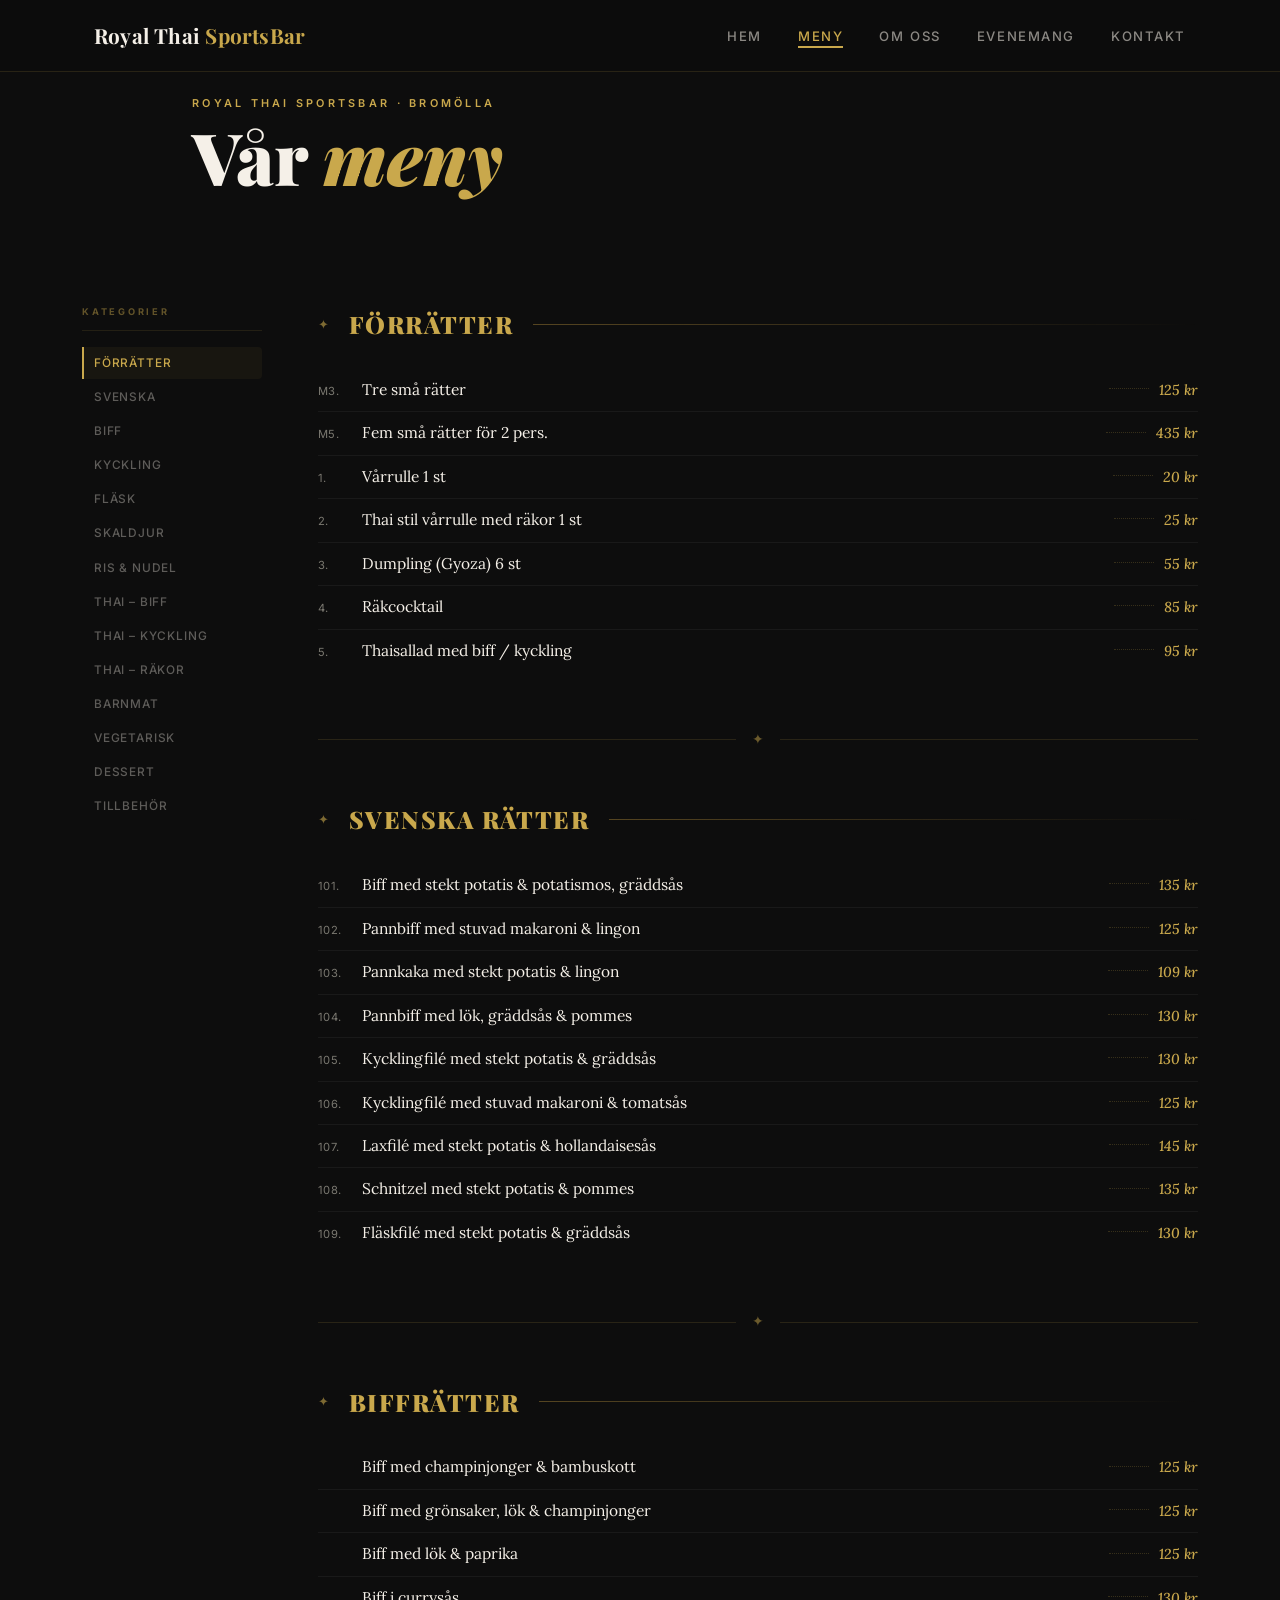
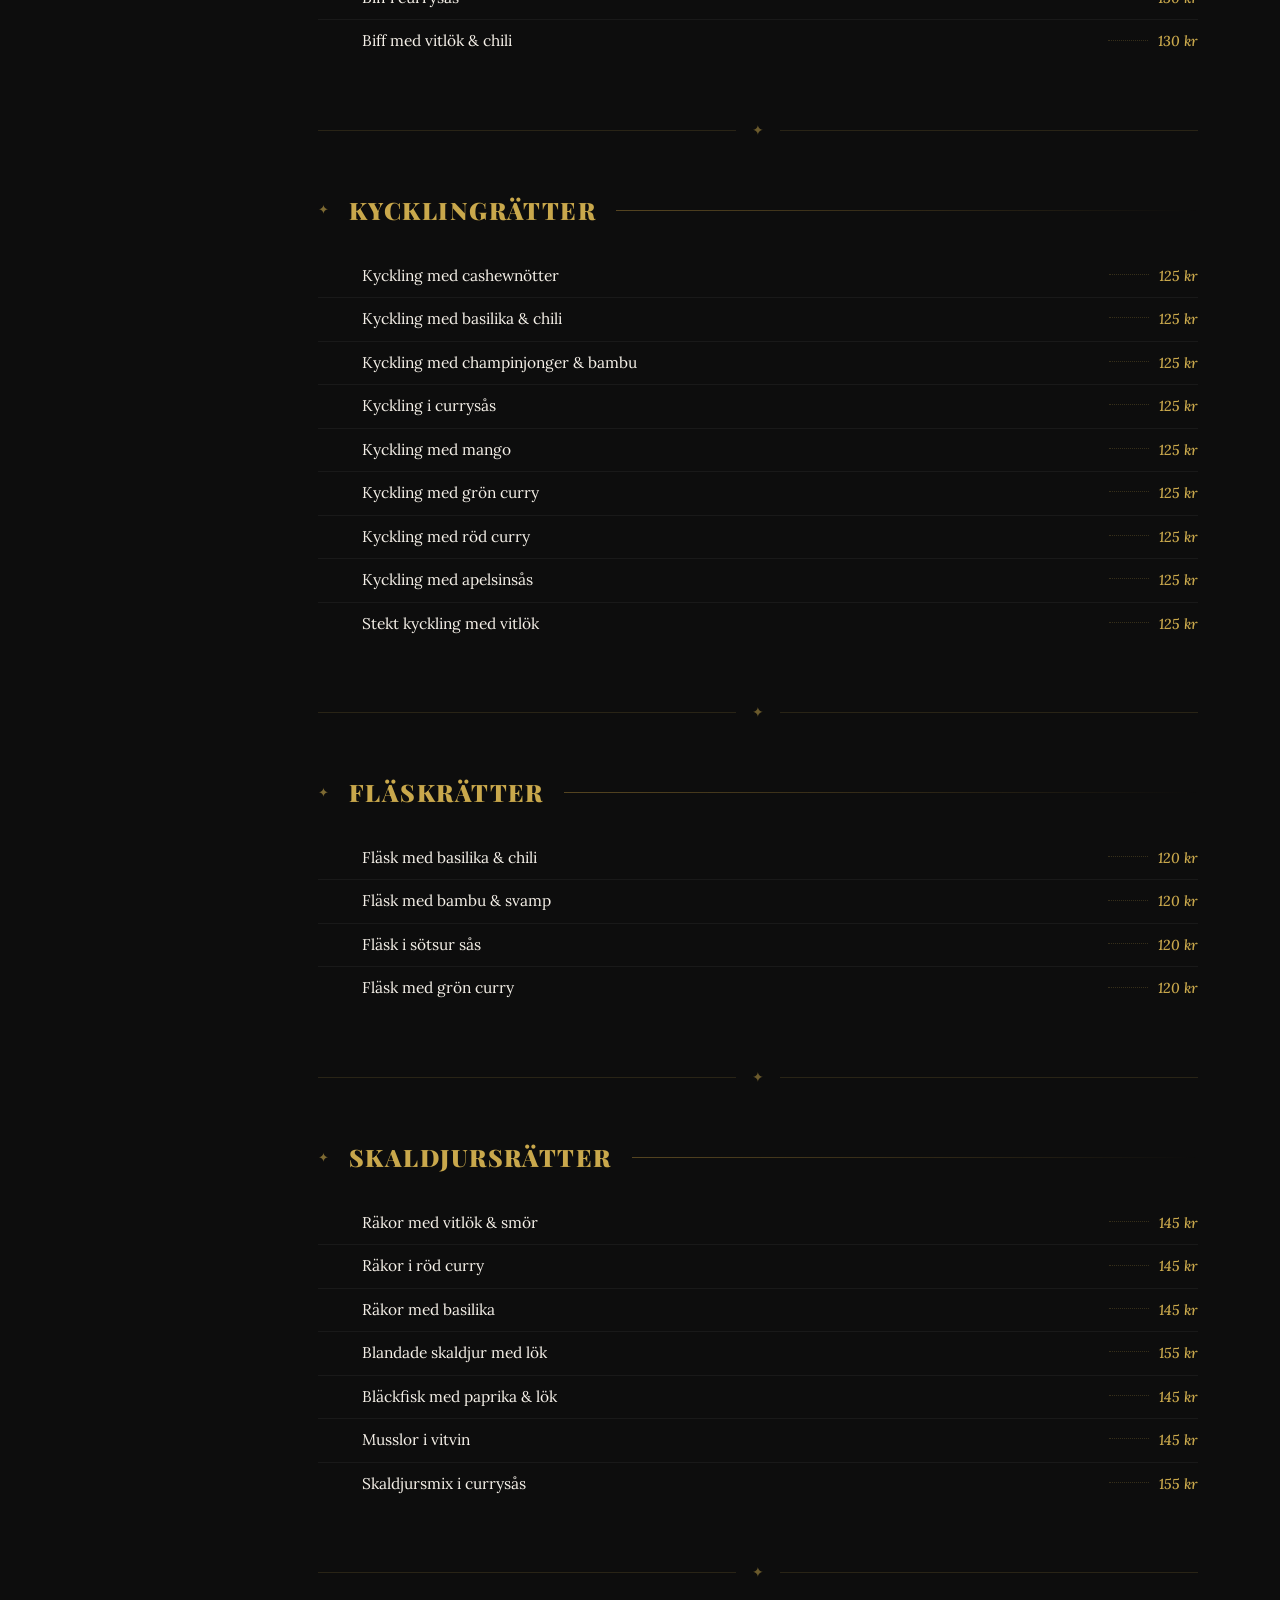
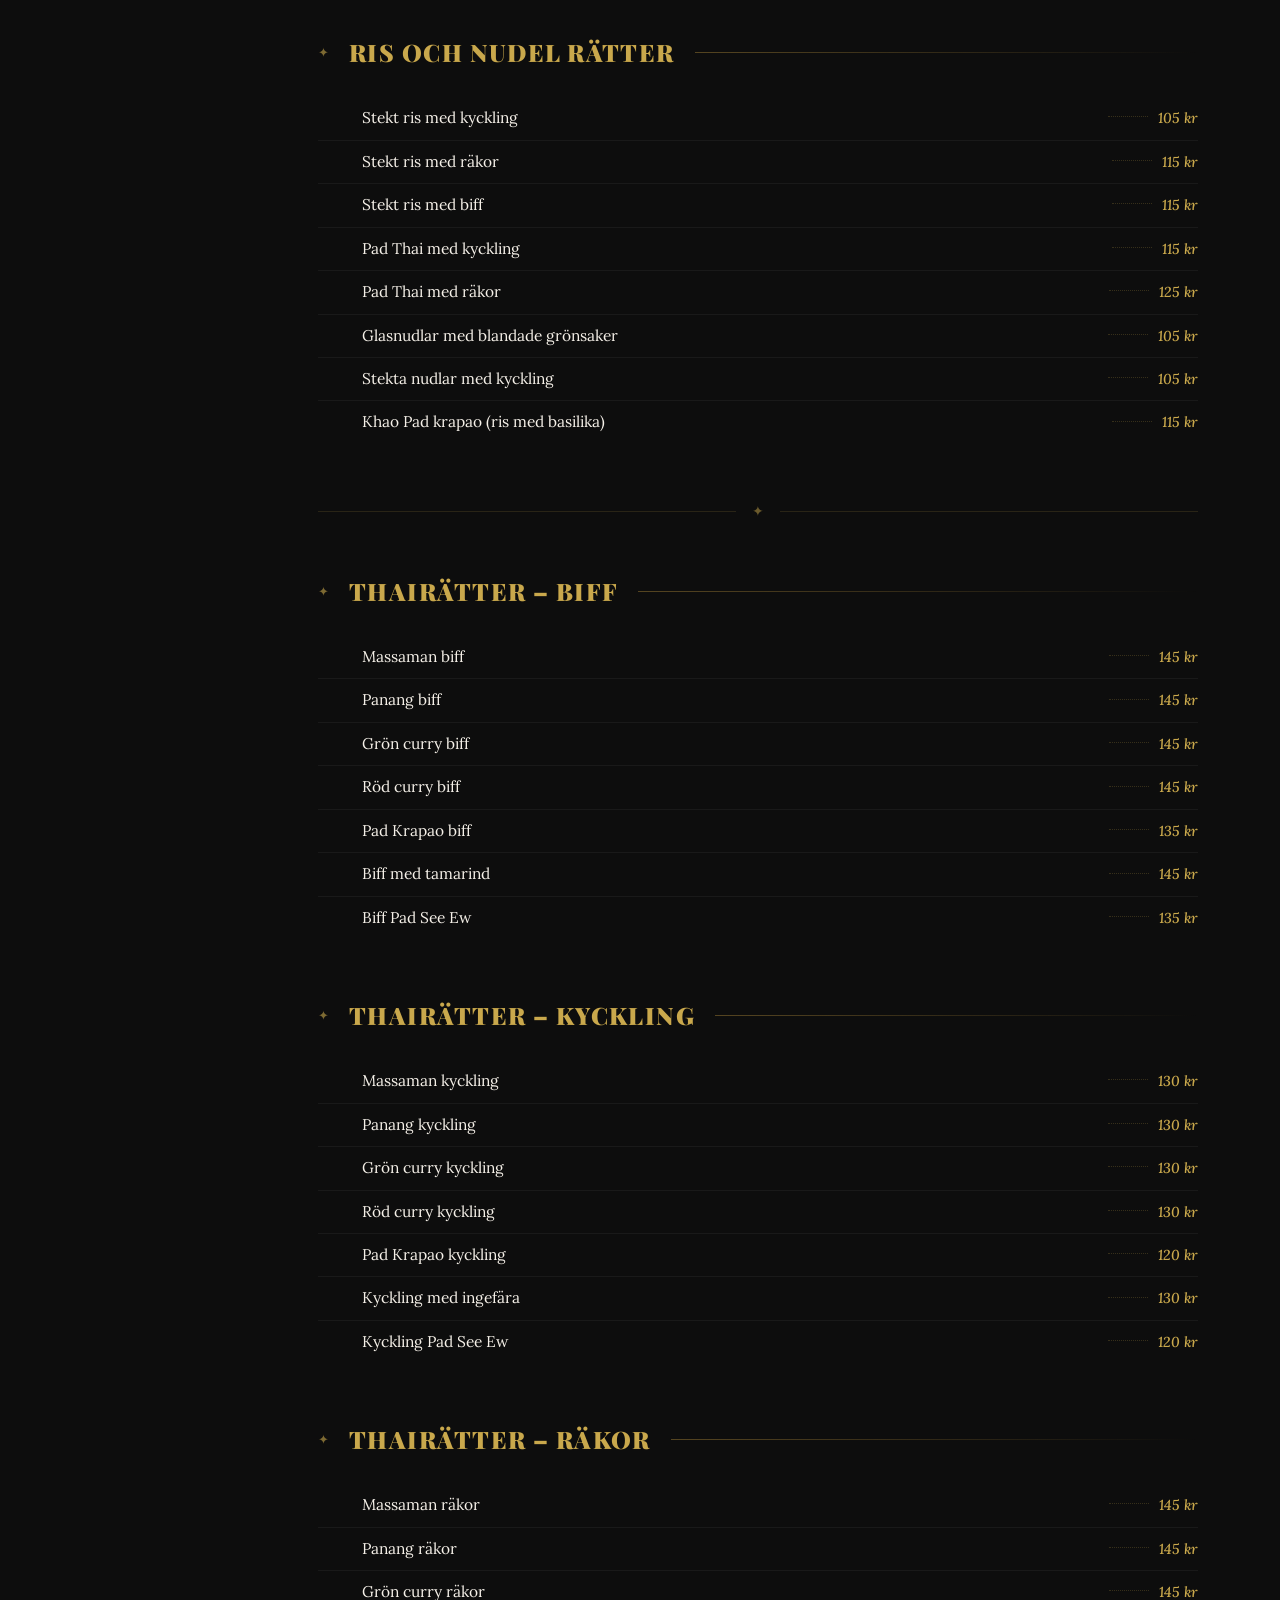
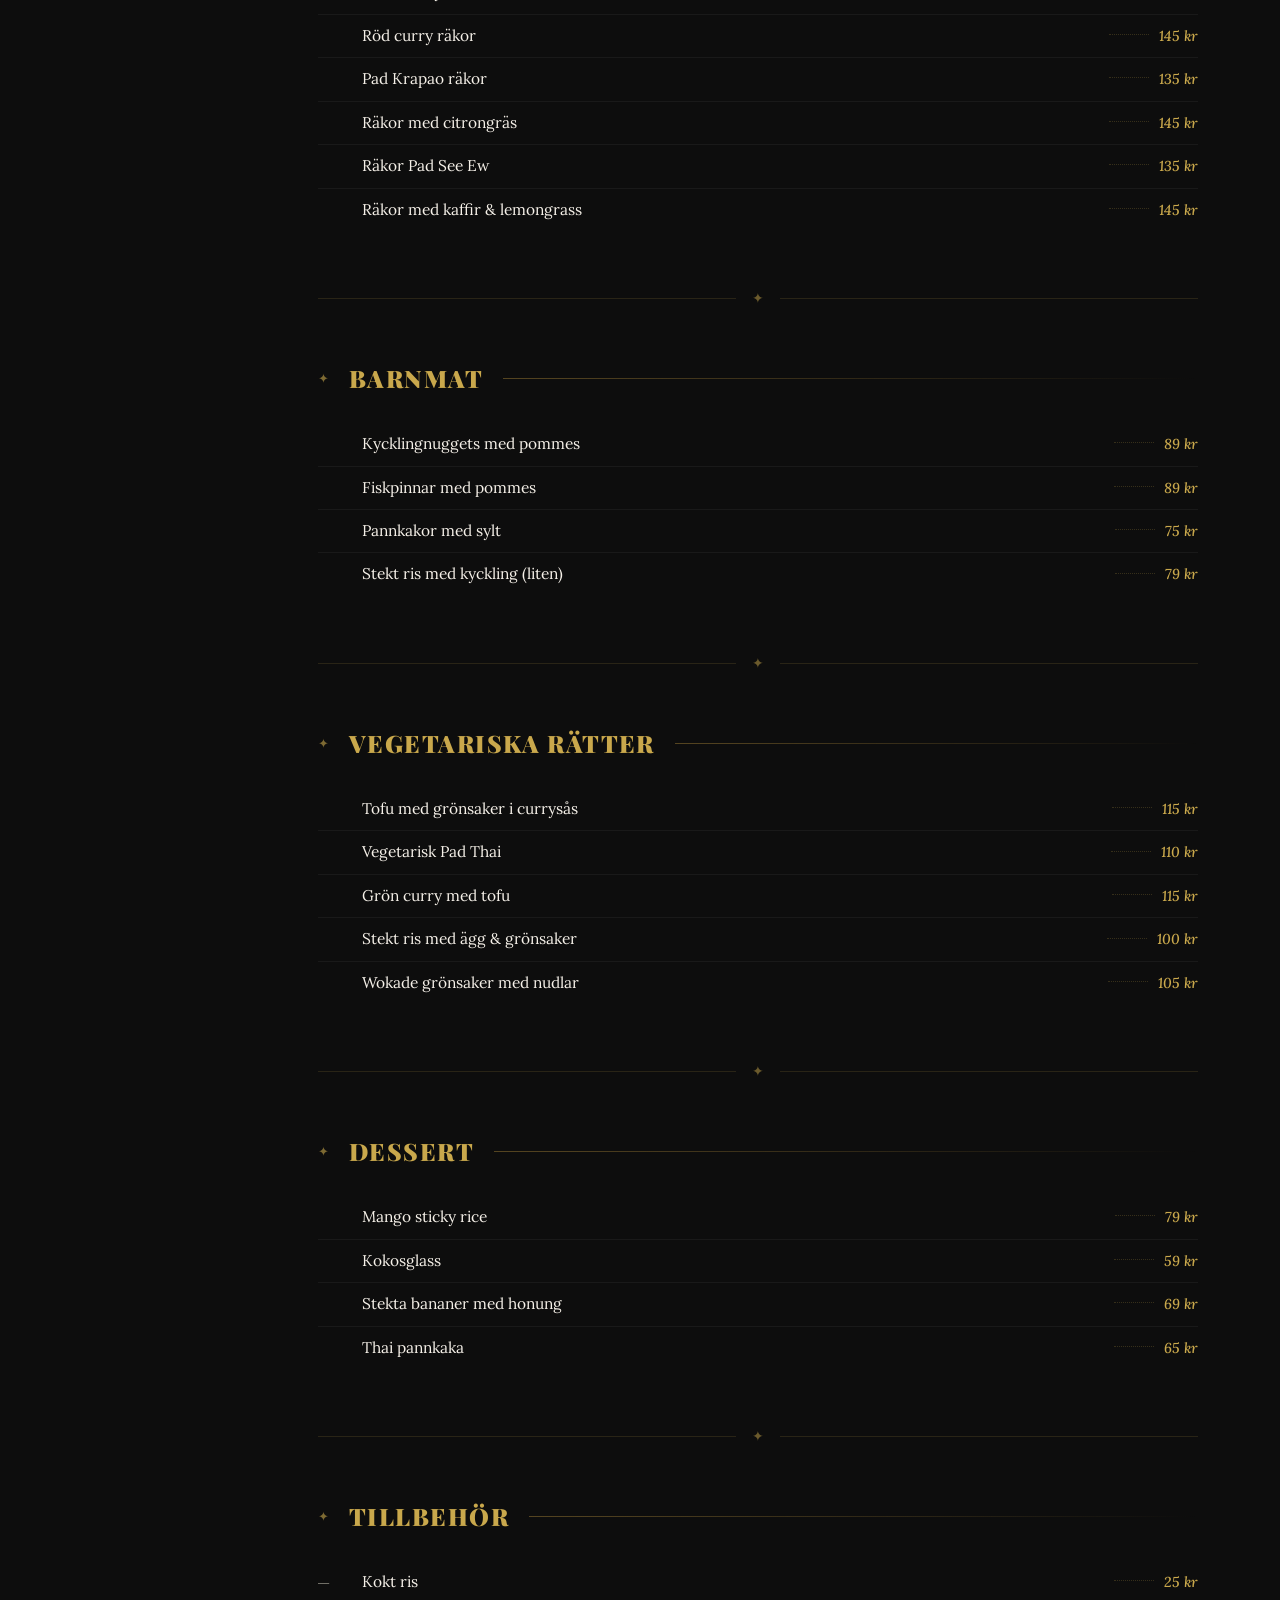
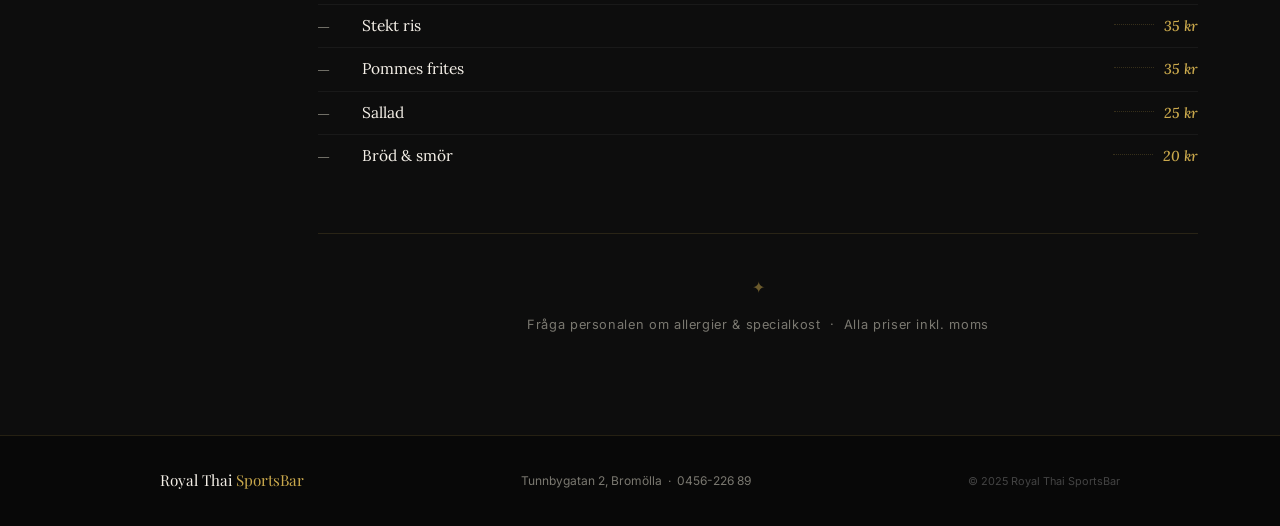
==== meny.html @ d2a669e4 "Initial commit – Royal Thai SportsBar website" ====
<!DOCTYPE html>
<html lang="sv">

<head>
        <meta charset="UTF-8" />
        <meta name="viewport" content="width=device-width, initial-scale=1.0" />
        <meta name="description"
                content="Fullständig meny för Royal Thai SportsBar i Bromölla. Se alla rätter och priser direkt." />
        <title>Meny — Royal Thai SportsBar</title>

        <!-- Fonts -->
        <link rel="preconnect" href="https://fonts.googleapis.com" />
        <link rel="preconnect" href="https://fonts.gstatic.com" crossorigin />
        <link href="https://fonts.googleapis.com/css2?family=Playfair+Display:ital,wght@0,400;0,700;0,900;1,400&family=Lora:ital,wght@0,400;0,500;1,400&family=Inter:wght@300;400;500;600&display=swap"
                rel="stylesheet" />

        <link rel="stylesheet" href="style.css" />

        <style>
                /* ═══════════════════════════════════════════════
           MENY PAGE — CLEAN LINEAR LAYOUT
        ═══════════════════════════════════════════════ */
                :root {
                        --gold: #C9A84C;
                        --gold-dim: #9e7d35;
                        --bg: #0D0D0D;
                        --surface: #121212;
                        --text: #F5F0E8;
                        --muted: #7a7870;
                        --border: rgba(201, 168, 76, 0.15);
                        --ff-head: 'Playfair Display', Georgia, serif;
                        --ff-body: 'Inter', sans-serif;
                        --ff-menu: 'Lora', Georgia, serif;
                }

                *,
                *::before,
                *::after {
                        box-sizing: border-box;
                        margin: 0;
                        padding: 0;
                }

                html {
                        scroll-behavior: smooth;
                }

                body {
                        background: var(--bg);
                        color: var(--text);
                        font-family: var(--ff-body);
                }

                a {
                        text-decoration: none;
                }

                /* ── NAV ───────────────────────────────────── */
                .m-nav {
                        position: sticky;
                        top: 0;
                        z-index: 100;
                        background: rgba(13, 13, 13, 0.97);
                        backdrop-filter: blur(16px);
                        border-bottom: 1px solid var(--border);
                }

                .m-nav-inner {
                        max-width: 960px;
                        margin: 0 auto;
                        padding: 0 32px;
                        height: 60px;
                        display: flex;
                        align-items: center;
                        justify-content: space-between;
                        gap: 32px;
                }

                .m-nav-logo {
                        font-family: var(--ff-head);
                        font-size: 1rem;
                        font-weight: 700;
                        color: var(--text);
                }

                .m-nav-logo span {
                        color: var(--gold);
                }

                .m-nav-back {
                        font-size: 0.72rem;
                        font-weight: 500;
                        letter-spacing: 0.1em;
                        text-transform: uppercase;
                        color: var(--muted);
                        transition: color 0.2s;
                }

                .m-nav-back:hover {
                        color: var(--gold);
                }

                /* ── HERO ───────────────────────────────────── */
                .m-hero {
                        position: relative;
                        min-height: 240px;
                        display: flex;
                        align-items: flex-end;
                        overflow: hidden;
                }

                .m-hero-bg {
                        position: absolute;
                        inset: -10%;
                        background:
                                url('https://images.unsplash.com/photo-1504674900247-0877df9cc836?w=1600&q=80') center / cover no-repeat;
                        filter: brightness(0.2) saturate(0.7);
                }

                .m-hero-overlay {
                        position: absolute;
                        inset: 0;
                        background: linear-gradient(180deg, transparent 0%, rgba(13, 13, 13, 0.95) 100%);
                }

                .m-hero-text {
                        position: relative;
                        z-index: 2;
                        width: 100%;
                        max-width: 960px;
                        margin: 0 auto;
                        padding: 0 32px 48px;
                }

                .m-eyebrow {
                        font-size: 0.68rem;
                        font-weight: 600;
                        letter-spacing: 0.3em;
                        text-transform: uppercase;
                        color: var(--gold);
                        margin-bottom: 8px;
                }

                .m-title {
                        font-family: var(--ff-head);
                        font-size: clamp(2.6rem, 6vw, 4.5rem);
                        font-weight: 900;
                        line-height: 1;
                        color: var(--text);
                }

                .m-title em {
                        color: var(--gold);
                        font-style: italic;
                }

                /* ── MENU BODY ──────────────────────────────── */
                .m-body {
                        max-width: 960px;
                        margin: 0 auto;
                        padding: 64px 32px 100px;
                }

                /* ── Category Block ─────────────────────────── */
                .m-cat {
                        margin-bottom: 56px;
                }

                .m-cat:last-child {
                        margin-bottom: 0;
                }

                /* Header row: title + ornament rule */
                .m-cat-head {
                        display: flex;
                        align-items: center;
                        gap: 20px;
                        margin-bottom: 24px;
                }

                .m-cat-ornament {
                        font-size: 0.8rem;
                        color: var(--gold);
                        opacity: 0.6;
                        flex-shrink: 0;
                }

                .m-cat-title {
                        font-family: var(--ff-head);
                        font-size: 1.5rem;
                        font-weight: 900;
                        letter-spacing: 0.06em;
                        text-transform: uppercase;
                        color: var(--gold);
                        flex-shrink: 0;
                }

                .m-cat-rule {
                        flex: 1;
                        height: 1px;
                        background: linear-gradient(90deg, var(--gold-dim), transparent);
                        opacity: 0.5;
                }

                /* Sub-section label (used inside Thairätter) */
                .m-sub-label {
                        font-size: 0.6rem;
                        font-weight: 700;
                        letter-spacing: 0.3em;
                        text-transform: uppercase;
                        color: var(--gold);
                        opacity: 0.55;
                        padding: 16px 0 6px;
                        border-bottom: 1px solid rgba(201, 168, 76, 0.12);
                        margin-bottom: 2px;
                }

                .m-sub-label:first-of-type {
                        padding-top: 0;
                }

                /* Item row */
                .m-row {
                        display: flex;
                        align-items: baseline;
                        gap: 10px;
                        padding: 9px 0;
                        border-bottom: 1px solid rgba(255, 255, 255, 0.05);
                }

                .m-row:last-child {
                        border-bottom: none;
                }

                .m-num {
                        font-size: 0.7rem;
                        color: var(--muted);
                        min-width: 34px;
                        flex-shrink: 0;
                        letter-spacing: 0.04em;
                }

                .m-name {
                        font-family: var(--ff-menu);
                        font-size: 0.97rem;
                        font-weight: 400;
                        color: var(--text);
                        flex: 1;
                        line-height: 1.5;
                }

                /* dotted leader */
                .m-dots {
                        flex: 0 1 40px;
                        min-width: 20px;
                        max-width: 120px;
                        align-self: center;
                        border-bottom: 1px dotted rgba(201, 168, 76, 0.22);
                        margin-bottom: 3px;
                }

                .m-price {
                        font-family: var(--ff-menu);
                        font-size: 0.9rem;
                        font-weight: 500;
                        font-style: italic;
                        color: var(--gold);
                        white-space: nowrap;
                        flex-shrink: 0;
                }

                /* ── Horizontal divider between big groups ─── */
                .m-divider {
                        display: flex;
                        align-items: center;
                        gap: 16px;
                        margin: 48px 0;
                }

                .m-divider-line {
                        flex: 1;
                        height: 1px;
                        background: var(--border);
                }

                .m-divider-sym {
                        color: var(--gold);
                        font-size: 0.85rem;
                        opacity: 0.5;
                }

                /* ── Footer note ────────────────────────────── */
                .m-note {
                        text-align: center;
                        margin-top: 56px;
                        padding-top: 40px;
                        border-top: 1px solid var(--border);
                }

                .m-note p {
                        font-size: 0.8rem;
                        color: var(--muted);
                        letter-spacing: 0.05em;
                }

                .m-note-sym {
                        display: block;
                        color: var(--gold);
                        font-size: 1rem;
                        opacity: 0.5;
                        margin-bottom: 12px;
                }

                /* ── Page Footer ────────────────────────────── */
                .m-footer {
                        background: #080808;
                        border-top: 1px solid var(--border);
                        padding: 32px;
                }

                .m-footer-inner {
                        max-width: 960px;
                        margin: 0 auto;
                        display: flex;
                        justify-content: space-between;
                        align-items: center;
                        gap: 24px;
                        flex-wrap: wrap;
                }

                .m-footer-logo {
                        font-family: var(--ff-head);
                        font-size: 0.95rem;
                        color: var(--text);
                }

                .m-footer-logo span {
                        color: var(--gold);
                }

                .m-footer-info {
                        font-size: 0.75rem;
                        color: var(--muted);
                }

                .m-footer-info a {
                        color: var(--muted);
                }

                .m-footer-info a:hover {
                        color: var(--gold);
                }

                .m-footer-copy {
                        font-size: 0.68rem;
                        color: #444;
                }

                /* ── Responsive ─────────────────────────────── */
                @media (max-width: 600px) {
                        .m-body {
                                padding: 48px 20px 80px;
                        }

                        .m-hero-text {
                                padding: 0 20px 36px;
                        }

                        .m-nav-inner {
                                padding: 0 20px;
                        }

                        .m-footer {
                                padding: 28px 20px;
                        }

                        .m-cat-title {
                                font-size: 1.2rem;
                        }
                }

                /* ── Sidebar nav ────────────────────────────── */
                .m-layout {
                        display: flex;
                        max-width: 1180px;
                        margin: 0 auto;
                        padding: 64px 32px 100px;
                        gap: 56px;
                        align-items: flex-start;
                }

                .m-sidebar {
                        flex-shrink: 0;
                        width: 180px;
                        position: sticky;
                        top: 90px;
                        align-self: flex-start;
                        padding-bottom: 32px;
                }

                .m-sidebar-label {
                        font-size: 0.58rem;
                        font-weight: 700;
                        letter-spacing: 0.3em;
                        text-transform: uppercase;
                        color: rgba(201, 168, 76, 0.45);
                        margin-bottom: 16px;
                        padding-bottom: 10px;
                        border-bottom: 1px solid rgba(201, 168, 76, 0.12);
                }

                .m-sidebar-links {
                        list-style: none;
                        display: flex;
                        flex-direction: column;
                        gap: 2px;
                }

                .m-sidebar-link {
                        display: block;
                        font-size: 0.74rem;
                        font-weight: 500;
                        letter-spacing: 0.07em;
                        text-transform: uppercase;
                        color: rgba(245, 240, 232, 0.35);
                        padding: 6px 10px;
                        border-left: 2px solid transparent;
                        border-radius: 0 4px 4px 0;
                        transition: color 0.2s, border-color 0.2s, background 0.2s;
                        cursor: pointer;
                }

                .m-sidebar-link:hover {
                        color: rgba(245, 240, 232, 0.7);
                }

                .m-sidebar-link.is-active {
                        color: #C9A84C;
                        border-left-color: #C9A84C;
                        background: rgba(201, 168, 76, 0.06);
                }

                /* Main content takes remaining space */
                .m-body {
                        flex: 1;
                        min-width: 0;
                        /* override old padding - layout handles it now */
                        max-width: none;
                        margin: 0;
                        padding: 0;
                }

                @media (max-width: 900px) {
                        .m-layout {
                                flex-direction: column;
                                padding: 48px 20px 80px;
                                gap: 0;
                        }

                        .m-sidebar {
                                display: none;
                        }
                }
        </style>
</head>

<body>

        <!-- NAV -->
        <header class="site-header" id="top">
                <nav class="nav-container">
                        <a href="index.html" class="nav-logo">
                                Royal Thai <span>SportsBar</span>
                        </a>

                        <ul class="nav-links" id="nav-links">
                                <li><a href="index.html#hem" class="nav-link">Hem</a></li>
                                <li><a href="meny.html" class="nav-link active">Meny</a></li>
                                <li><a href="index.html#om-oss" class="nav-link">Om oss</a></li>
                                <li><a href="index.html#evenemang" class="nav-link">Evenemang</a></li>
                                <li><a href="index.html#kontakt" class="nav-link">Kontakt</a></li>
                        </ul>

                        <button class="hamburger" id="hamburger" aria-label="Öppna meny" aria-expanded="false">
                                <span></span><span></span><span></span>
                        </button>
                </nav>
        </header>

        <!-- Mobile drawer overlay -->
        <div class="nav-overlay" id="nav-overlay"></div>

        <!-- HERO -->
        <section class="m-hero">
                <div class="m-hero-bg"></div>
                <div class="m-hero-overlay"></div>
                <div class="m-hero-text">
                        <p class="m-eyebrow">Royal Thai SportsBar · Bromölla</p>
                        <h1 class="m-title">Vår <em>meny</em></h1>
                </div>
        </section>

        <!-- MENU -->
        <div class="m-layout">

                <!-- Sticky sidebar -->
                <aside class="m-sidebar" aria-label="Menykategorier">
                        <p class="m-sidebar-label">Kategorier</p>
                        <ul class="m-sidebar-links">
                                <li><a class="m-sidebar-link" href="#forratter">Förrätter</a></li>
                                <li><a class="m-sidebar-link" href="#svenska">Svenska</a></li>
                                <li><a class="m-sidebar-link" href="#biff">Biff</a></li>
                                <li><a class="m-sidebar-link" href="#kyckling">Kyckling</a></li>
                                <li><a class="m-sidebar-link" href="#flask">Fläsk</a></li>
                                <li><a class="m-sidebar-link" href="#skaldjur">Skaldjur</a></li>
                                <li><a class="m-sidebar-link" href="#risnudel">Ris & Nudel</a></li>
                                <li><a class="m-sidebar-link" href="#thai">Thai – Biff</a></li>
                                <li><a class="m-sidebar-link" href="#thai-kyckling">Thai – Kyckling</a></li>
                                <li><a class="m-sidebar-link" href="#thai-rakor">Thai – Räkor</a></li>
                                <li><a class="m-sidebar-link" href="#barn">Barnmat</a></li>
                                <li><a class="m-sidebar-link" href="#vegetarisk">Vegetarisk</a></li>
                                <li><a class="m-sidebar-link" href="#dessert">Dessert</a></li>
                                <li><a class="m-sidebar-link" href="#tillbehor">Tillbehör</a></li>
                        </ul>
                </aside>

                <main class="m-body">

                        <!-- ── Förrätter ──────────────────────────── -->
                        <section class="m-cat" id="forratter">
                                <div class="m-cat-head">
                                        <span class="m-cat-ornament">✦</span>
                                        <h2 class="m-cat-title">Förrätter</h2>
                                        <span class="m-cat-rule"></span>
                                </div>
                                <div class="m-row"><span class="m-num">M3.</span><span class="m-name">Tre små
                                                rätter</span><span class="m-dots"></span><span class="m-price">125
                                                kr</span></div>
                                <div class="m-row"><span class="m-num">M5.</span><span class="m-name">Fem små rätter för
                                                2
                                                pers.</span><span class="m-dots"></span><span class="m-price">435
                                                kr</span>
                                </div>
                                <div class="m-row"><span class="m-num">1.</span><span class="m-name">Vårrulle 1
                                                st</span><span class="m-dots"></span><span class="m-price">20 kr</span>
                                </div>
                                <div class="m-row"><span class="m-num">2.</span><span class="m-name">Thai stil vårrulle
                                                med
                                                räkor 1 st</span><span class="m-dots"></span><span class="m-price">25
                                                kr</span>
                                </div>
                                <div class="m-row"><span class="m-num">3.</span><span class="m-name">Dumpling (Gyoza) 6
                                                st</span><span class="m-dots"></span><span class="m-price">55 kr</span>
                                </div>
                                <div class="m-row"><span class="m-num">4.</span><span
                                                class="m-name">Räkcocktail</span><span class="m-dots"></span><span
                                                class="m-price">85 kr</span></div>
                                <div class="m-row"><span class="m-num">5.</span><span class="m-name">Thaisallad med biff
                                                /
                                                kyckling</span><span class="m-dots"></span><span class="m-price">95
                                                kr</span>
                                </div>
                        </section>

                        <div class="m-divider"><span class="m-divider-line"></span><span
                                        class="m-divider-sym">✦</span><span class="m-divider-line"></span></div>

                        <!-- ── Svenska Rätter ────────────────────── -->
                        <section class="m-cat" id="svenska">
                                <div class="m-cat-head">
                                        <span class="m-cat-ornament">✦</span>
                                        <h2 class="m-cat-title">Svenska Rätter</h2>
                                        <span class="m-cat-rule"></span>
                                </div>
                                <div class="m-row"><span class="m-num">101.</span><span class="m-name">Biff med stekt
                                                potatis
                                                &amp; potatismos, gräddsås</span><span class="m-dots"></span><span
                                                class="m-price">135 kr</span></div>
                                <div class="m-row"><span class="m-num">102.</span><span class="m-name">Pannbiff med
                                                stuvad
                                                makaroni &amp; lingon</span><span class="m-dots"></span><span
                                                class="m-price">125 kr</span></div>
                                <div class="m-row"><span class="m-num">103.</span><span class="m-name">Pannkaka med
                                                stekt
                                                potatis &amp; lingon</span><span class="m-dots"></span><span
                                                class="m-price">109
                                                kr</span></div>
                                <div class="m-row"><span class="m-num">104.</span><span class="m-name">Pannbiff med lök,
                                                gräddsås &amp; pommes</span><span class="m-dots"></span><span
                                                class="m-price">130 kr</span></div>
                                <div class="m-row"><span class="m-num">105.</span><span class="m-name">Kycklingfilé med
                                                stekt
                                                potatis &amp; gräddsås</span><span class="m-dots"></span><span
                                                class="m-price">130 kr</span></div>
                                <div class="m-row"><span class="m-num">106.</span><span class="m-name">Kycklingfilé med
                                                stuvad
                                                makaroni &amp; tomatsås</span><span class="m-dots"></span><span
                                                class="m-price">125 kr</span></div>
                                <div class="m-row"><span class="m-num">107.</span><span class="m-name">Laxfilé med stekt
                                                potatis
                                                &amp; hollandaisesås</span><span class="m-dots"></span><span
                                                class="m-price">145
                                                kr</span></div>
                                <div class="m-row"><span class="m-num">108.</span><span class="m-name">Schnitzel med
                                                stekt
                                                potatis &amp; pommes</span><span class="m-dots"></span><span
                                                class="m-price">135
                                                kr</span></div>
                                <div class="m-row"><span class="m-num">109.</span><span class="m-name">Fläskfilé med
                                                stekt
                                                potatis &amp; gräddsås</span><span class="m-dots"></span><span
                                                class="m-price">130 kr</span></div>
                        </section>

                        <div class="m-divider"><span class="m-divider-line"></span><span
                                        class="m-divider-sym">✦</span><span class="m-divider-line"></span></div>

                        <!-- ── Biffrätter ──────────────────────────── -->
                        <section class="m-cat" id="biff">
                                <div class="m-cat-head">
                                        <span class="m-cat-ornament">✦</span>
                                        <h2 class="m-cat-title">Biffrätter</h2>
                                        <span class="m-cat-rule"></span>
                                </div>
                                <div class="m-row"><span class="m-num"></span><span class="m-name">Biff med
                                                champinjonger &amp;
                                                bambuskott</span><span class="m-dots"></span><span class="m-price">125
                                                kr</span>
                                </div>
                                <div class="m-row"><span class="m-num"></span><span class="m-name">Biff med grönsaker,
                                                lök &amp;
                                                champinjonger</span><span class="m-dots"></span><span
                                                class="m-price">125
                                                kr</span></div>
                                <div class="m-row"><span class="m-num"></span><span class="m-name">Biff med lök &amp;
                                                paprika</span><span class="m-dots"></span><span class="m-price">125
                                                kr</span>
                                </div>
                                <div class="m-row"><span class="m-num"></span><span class="m-name">Biff i
                                                currysås</span><span class="m-dots"></span><span class="m-price">130
                                                kr</span></div>
                                <div class="m-row"><span class="m-num"></span><span class="m-name">Biff med vitlök &amp;
                                                chili</span><span class="m-dots"></span><span class="m-price">130
                                                kr</span>
                                </div>
                        </section>

                        <div class="m-divider"><span class="m-divider-line"></span><span
                                        class="m-divider-sym">✦</span><span class="m-divider-line"></span></div>

                        <!-- ── Kycklingrätter ──────────────────────── -->
                        <section class="m-cat" id="kyckling">
                                <div class="m-cat-head">
                                        <span class="m-cat-ornament">✦</span>
                                        <h2 class="m-cat-title">Kycklingrätter</h2>
                                        <span class="m-cat-rule"></span>
                                </div>
                                <div class="m-row"><span class="m-num"></span><span class="m-name">Kyckling med
                                                cashewnötter</span><span class="m-dots"></span><span class="m-price">125
                                                kr</span></div>
                                <div class="m-row"><span class="m-num"></span><span class="m-name">Kyckling med basilika
                                                &amp;
                                                chili</span><span class="m-dots"></span><span class="m-price">125
                                                kr</span>
                                </div>
                                <div class="m-row"><span class="m-num"></span><span class="m-name">Kyckling med
                                                champinjonger
                                                &amp; bambu</span><span class="m-dots"></span><span class="m-price">125
                                                kr</span></div>
                                <div class="m-row"><span class="m-num"></span><span class="m-name">Kyckling i
                                                currysås</span><span class="m-dots"></span><span class="m-price">125
                                                kr</span>
                                </div>
                                <div class="m-row"><span class="m-num"></span><span class="m-name">Kyckling med
                                                mango</span><span class="m-dots"></span><span class="m-price">125
                                                kr</span>
                                </div>
                                <div class="m-row"><span class="m-num"></span><span class="m-name">Kyckling med grön
                                                curry</span><span class="m-dots"></span><span class="m-price">125
                                                kr</span>
                                </div>
                                <div class="m-row"><span class="m-num"></span><span class="m-name">Kyckling med röd
                                                curry</span><span class="m-dots"></span><span class="m-price">125
                                                kr</span>
                                </div>
                                <div class="m-row"><span class="m-num"></span><span class="m-name">Kyckling med
                                                apelsinsås</span><span class="m-dots"></span><span class="m-price">125
                                                kr</span>
                                </div>
                                <div class="m-row"><span class="m-num"></span><span class="m-name">Stekt kyckling med
                                                vitlök</span><span class="m-dots"></span><span class="m-price">125
                                                kr</span>
                                </div>
                        </section>

                        <div class="m-divider"><span class="m-divider-line"></span><span
                                        class="m-divider-sym">✦</span><span class="m-divider-line"></span></div>

                        <!-- ── Fläskrätter ────────────────────────── -->
                        <section class="m-cat" id="flask">
                                <div class="m-cat-head">
                                        <span class="m-cat-ornament">✦</span>
                                        <h2 class="m-cat-title">Fläskrätter</h2>
                                        <span class="m-cat-rule"></span>
                                </div>
                                <div class="m-row"><span class="m-num"></span><span class="m-name">Fläsk med basilika
                                                &amp;
                                                chili</span><span class="m-dots"></span><span class="m-price">120
                                                kr</span>
                                </div>
                                <div class="m-row"><span class="m-num"></span><span class="m-name">Fläsk med bambu &amp;
                                                svamp</span><span class="m-dots"></span><span class="m-price">120
                                                kr</span>
                                </div>
                                <div class="m-row"><span class="m-num"></span><span class="m-name">Fläsk i sötsur
                                                sås</span><span class="m-dots"></span><span class="m-price">120
                                                kr</span></div>
                                <div class="m-row"><span class="m-num"></span><span class="m-name">Fläsk med grön
                                                curry</span><span class="m-dots"></span><span class="m-price">120
                                                kr</span>
                                </div>
                        </section>

                        <div class="m-divider"><span class="m-divider-line"></span><span
                                        class="m-divider-sym">✦</span><span class="m-divider-line"></span></div>

                        <!-- ── Skaldjursrätter ────────────────────── -->
                        <section class="m-cat" id="skaldjur">
                                <div class="m-cat-head">
                                        <span class="m-cat-ornament">✦</span>
                                        <h2 class="m-cat-title">Skaldjursrätter</h2>
                                        <span class="m-cat-rule"></span>
                                </div>
                                <div class="m-row"><span class="m-num"></span><span class="m-name">Räkor med vitlök
                                                &amp;
                                                smör</span><span class="m-dots"></span><span class="m-price">145
                                                kr</span></div>
                                <div class="m-row"><span class="m-num"></span><span class="m-name">Räkor i röd
                                                curry</span><span class="m-dots"></span><span class="m-price">145
                                                kr</span></div>
                                <div class="m-row"><span class="m-num"></span><span class="m-name">Räkor med
                                                basilika</span><span class="m-dots"></span><span class="m-price">145
                                                kr</span>
                                </div>
                                <div class="m-row"><span class="m-num"></span><span class="m-name">Blandade skaldjur med
                                                lök</span><span class="m-dots"></span><span class="m-price">155
                                                kr</span></div>
                                <div class="m-row"><span class="m-num"></span><span class="m-name">Bläckfisk med paprika
                                                &amp;
                                                lök</span><span class="m-dots"></span><span class="m-price">145
                                                kr</span></div>
                                <div class="m-row"><span class="m-num"></span><span class="m-name">Musslor i
                                                vitvin</span><span class="m-dots"></span><span class="m-price">145
                                                kr</span></div>
                                <div class="m-row"><span class="m-num"></span><span class="m-name">Skaldjursmix i
                                                currysås</span><span class="m-dots"></span><span class="m-price">155
                                                kr</span>
                                </div>
                        </section>

                        <div class="m-divider"><span class="m-divider-line"></span><span
                                        class="m-divider-sym">✦</span><span class="m-divider-line"></span></div>

                        <!-- ── Ris och Nudel Rätter ───────────────── -->
                        <section class="m-cat" id="risnudel">
                                <div class="m-cat-head">
                                        <span class="m-cat-ornament">✦</span>
                                        <h2 class="m-cat-title">Ris och Nudel Rätter</h2>
                                        <span class="m-cat-rule"></span>
                                </div>
                                <div class="m-row"><span class="m-num"></span><span class="m-name">Stekt ris med
                                                kyckling</span><span class="m-dots"></span><span class="m-price">105
                                                kr</span>
                                </div>
                                <div class="m-row"><span class="m-num"></span><span class="m-name">Stekt ris med
                                                räkor</span><span class="m-dots"></span><span class="m-price">115
                                                kr</span>
                                </div>
                                <div class="m-row"><span class="m-num"></span><span class="m-name">Stekt ris med
                                                biff</span><span class="m-dots"></span><span class="m-price">115
                                                kr</span></div>
                                <div class="m-row"><span class="m-num"></span><span class="m-name">Pad Thai med
                                                kyckling</span><span class="m-dots"></span><span class="m-price">115
                                                kr</span>
                                </div>
                                <div class="m-row"><span class="m-num"></span><span class="m-name">Pad Thai med
                                                räkor</span><span class="m-dots"></span><span class="m-price">125
                                                kr</span>
                                </div>
                                <div class="m-row"><span class="m-num"></span><span class="m-name">Glasnudlar med
                                                blandade
                                                grönsaker</span><span class="m-dots"></span><span class="m-price">105
                                                kr</span>
                                </div>
                                <div class="m-row"><span class="m-num"></span><span class="m-name">Stekta nudlar med
                                                kyckling</span><span class="m-dots"></span><span class="m-price">105
                                                kr</span>
                                </div>
                                <div class="m-row"><span class="m-num"></span><span class="m-name">Khao Pad krapao (ris
                                                med
                                                basilika)</span><span class="m-dots"></span><span class="m-price">115
                                                kr</span>
                                </div>
                        </section>

                        <div class="m-divider"><span class="m-divider-line"></span><span
                                        class="m-divider-sym">✦</span><span class="m-divider-line"></span></div>

                        <!-- ── Thairätter — Biff ──────────────────── -->
                        <section class="m-cat" id="thai">
                                <div class="m-cat-head">
                                        <span class="m-cat-ornament">✦</span>
                                        <h2 class="m-cat-title">Thairätter – Biff</h2>
                                        <span class="m-cat-rule"></span>
                                </div>
                                <div class="m-row"><span class="m-num"></span><span class="m-name">Massaman
                                                biff</span><span class="m-dots"></span><span class="m-price">145
                                                kr</span></div>
                                <div class="m-row"><span class="m-num"></span><span class="m-name">Panang
                                                biff</span><span class="m-dots"></span><span class="m-price">145
                                                kr</span></div>
                                <div class="m-row"><span class="m-num"></span><span class="m-name">Grön curry
                                                biff</span><span class="m-dots"></span><span class="m-price">145
                                                kr</span></div>
                                <div class="m-row"><span class="m-num"></span><span class="m-name">Röd curry
                                                biff</span><span class="m-dots"></span><span class="m-price">145
                                                kr</span></div>
                                <div class="m-row"><span class="m-num"></span><span class="m-name">Pad Krapao
                                                biff</span><span class="m-dots"></span><span class="m-price">135
                                                kr</span></div>
                                <div class="m-row"><span class="m-num"></span><span class="m-name">Biff med
                                                tamarind</span><span class="m-dots"></span><span class="m-price">145
                                                kr</span></div>
                                <div class="m-row"><span class="m-num"></span><span class="m-name">Biff Pad See
                                                Ew</span><span class="m-dots"></span><span class="m-price">135 kr</span>
                                </div>
                        </section>

                        <!-- ── Thairätter — Kyckling ──────────────── -->
                        <section class="m-cat" id="thai-kyckling">
                                <div class="m-cat-head">
                                        <span class="m-cat-ornament">✦</span>
                                        <h2 class="m-cat-title">Thairätter – Kyckling</h2>
                                        <span class="m-cat-rule"></span>
                                </div>
                                <div class="m-row"><span class="m-num"></span><span class="m-name">Massaman
                                                kyckling</span><span class="m-dots"></span><span class="m-price">130
                                                kr</span></div>
                                <div class="m-row"><span class="m-num"></span><span class="m-name">Panang
                                                kyckling</span><span class="m-dots"></span><span class="m-price">130
                                                kr</span></div>
                                <div class="m-row"><span class="m-num"></span><span class="m-name">Grön curry
                                                kyckling</span><span class="m-dots"></span><span class="m-price">130
                                                kr</span>
                                </div>
                                <div class="m-row"><span class="m-num"></span><span class="m-name">Röd curry
                                                kyckling</span><span class="m-dots"></span><span class="m-price">130
                                                kr</span>
                                </div>
                                <div class="m-row"><span class="m-num"></span><span class="m-name">Pad Krapao
                                                kyckling</span><span class="m-dots"></span><span class="m-price">120
                                                kr</span>
                                </div>
                                <div class="m-row"><span class="m-num"></span><span class="m-name">Kyckling med
                                                ingefära</span><span class="m-dots"></span><span class="m-price">130
                                                kr</span>
                                </div>
                                <div class="m-row"><span class="m-num"></span><span class="m-name">Kyckling Pad See
                                                Ew</span><span class="m-dots"></span><span class="m-price">120 kr</span>
                                </div>
                        </section>

                        <!-- ── Thairätter — Räkor ─────────────────── -->
                        <section class="m-cat" id="thai-rakor">
                                <div class="m-cat-head">
                                        <span class="m-cat-ornament">✦</span>
                                        <h2 class="m-cat-title">Thairätter – Räkor</h2>
                                        <span class="m-cat-rule"></span>
                                </div>
                                <div class="m-row"><span class="m-num"></span><span class="m-name">Massaman
                                                räkor</span><span class="m-dots"></span><span class="m-price">145
                                                kr</span></div>
                                <div class="m-row"><span class="m-num"></span><span class="m-name">Panang
                                                räkor</span><span class="m-dots"></span><span class="m-price">145
                                                kr</span></div>
                                <div class="m-row"><span class="m-num"></span><span class="m-name">Grön curry
                                                räkor</span><span class="m-dots"></span><span class="m-price">145
                                                kr</span></div>
                                <div class="m-row"><span class="m-num"></span><span class="m-name">Röd curry
                                                räkor</span><span class="m-dots"></span><span class="m-price">145
                                                kr</span></div>
                                <div class="m-row"><span class="m-num"></span><span class="m-name">Pad Krapao
                                                räkor</span><span class="m-dots"></span><span class="m-price">135
                                                kr</span></div>
                                <div class="m-row"><span class="m-num"></span><span class="m-name">Räkor med
                                                citrongräs</span><span class="m-dots"></span><span class="m-price">145
                                                kr</span>
                                </div>
                                <div class="m-row"><span class="m-num"></span><span class="m-name">Räkor Pad See
                                                Ew</span><span class="m-dots"></span><span class="m-price">135 kr</span>
                                </div>
                                <div class="m-row"><span class="m-num"></span><span class="m-name">Räkor med kaffir
                                                &amp;
                                                lemongrass</span><span class="m-dots"></span><span class="m-price">145
                                                kr</span>
                                </div>
                        </section>

                        <div class="m-divider"><span class="m-divider-line"></span><span
                                        class="m-divider-sym">✦</span><span class="m-divider-line"></span></div>

                        <!-- ── Barnmat ─────────────────────────────── -->
                        <section class="m-cat" id="barn">
                                <div class="m-cat-head">
                                        <span class="m-cat-ornament">✦</span>
                                        <h2 class="m-cat-title">Barnmat</h2>
                                        <span class="m-cat-rule"></span>
                                </div>
                                <div class="m-row"><span class="m-num"></span><span class="m-name">Kycklingnuggets med
                                                pommes</span><span class="m-dots"></span><span class="m-price">89
                                                kr</span>
                                </div>
                                <div class="m-row"><span class="m-num"></span><span class="m-name">Fiskpinnar med
                                                pommes</span><span class="m-dots"></span><span class="m-price">89
                                                kr</span>
                                </div>
                                <div class="m-row"><span class="m-num"></span><span class="m-name">Pannkakor med
                                                sylt</span><span class="m-dots"></span><span class="m-price">75
                                                kr</span></div>
                                <div class="m-row"><span class="m-num"></span><span class="m-name">Stekt ris med
                                                kyckling
                                                (liten)</span><span class="m-dots"></span><span class="m-price">79
                                                kr</span>
                                </div>
                        </section>

                        <div class="m-divider"><span class="m-divider-line"></span><span
                                        class="m-divider-sym">✦</span><span class="m-divider-line"></span></div>

                        <!-- ── Vegetariska Rätter ─────────────────── -->
                        <section class="m-cat" id="vegetarisk">
                                <div class="m-cat-head">
                                        <span class="m-cat-ornament">✦</span>
                                        <h2 class="m-cat-title">Vegetariska Rätter</h2>
                                        <span class="m-cat-rule"></span>
                                </div>
                                <div class="m-row"><span class="m-num"></span><span class="m-name">Tofu med grönsaker i
                                                currysås</span><span class="m-dots"></span><span class="m-price">115
                                                kr</span>
                                </div>
                                <div class="m-row"><span class="m-num"></span><span class="m-name">Vegetarisk Pad
                                                Thai</span><span class="m-dots"></span><span class="m-price">110
                                                kr</span></div>
                                <div class="m-row"><span class="m-num"></span><span class="m-name">Grön curry med
                                                tofu</span><span class="m-dots"></span><span class="m-price">115
                                                kr</span></div>
                                <div class="m-row"><span class="m-num"></span><span class="m-name">Stekt ris med ägg
                                                &amp;
                                                grönsaker</span><span class="m-dots"></span><span class="m-price">100
                                                kr</span>
                                </div>
                                <div class="m-row"><span class="m-num"></span><span class="m-name">Wokade grönsaker med
                                                nudlar</span><span class="m-dots"></span><span class="m-price">105
                                                kr</span>
                                </div>
                        </section>

                        <div class="m-divider"><span class="m-divider-line"></span><span
                                        class="m-divider-sym">✦</span><span class="m-divider-line"></span></div>

                        <!-- ── Dessert ─────────────────────────────── -->
                        <section class="m-cat" id="dessert">
                                <div class="m-cat-head">
                                        <span class="m-cat-ornament">✦</span>
                                        <h2 class="m-cat-title">Dessert</h2>
                                        <span class="m-cat-rule"></span>
                                </div>
                                <div class="m-row"><span class="m-num"></span><span class="m-name">Mango sticky
                                                rice</span><span class="m-dots"></span><span class="m-price">79
                                                kr</span></div>
                                <div class="m-row"><span class="m-num"></span><span
                                                class="m-name">Kokosglass</span><span class="m-dots"></span><span
                                                class="m-price">59 kr</span></div>
                                <div class="m-row"><span class="m-num"></span><span class="m-name">Stekta bananer med
                                                honung</span><span class="m-dots"></span><span class="m-price">69
                                                kr</span>
                                </div>
                                <div class="m-row"><span class="m-num"></span><span class="m-name">Thai
                                                pannkaka</span><span class="m-dots"></span><span class="m-price">65
                                                kr</span></div>
                        </section>

                        <div class="m-divider"><span class="m-divider-line"></span><span
                                        class="m-divider-sym">✦</span><span class="m-divider-line"></span></div>

                        <!-- ── Tillbehör ───────────────────────────── -->
                        <section class="m-cat" id="tillbehor">
                                <div class="m-cat-head">
                                        <span class="m-cat-ornament">✦</span>
                                        <h2 class="m-cat-title">Tillbehör</h2>
                                        <span class="m-cat-rule"></span>
                                </div>
                                <div class="m-row"><span class="m-num">—</span><span class="m-name">Kokt ris</span><span
                                                class="m-dots"></span><span class="m-price">25 kr</span></div>
                                <div class="m-row"><span class="m-num">—</span><span class="m-name">Stekt
                                                ris</span><span class="m-dots"></span><span class="m-price">35 kr</span>
                                </div>
                                <div class="m-row"><span class="m-num">—</span><span class="m-name">Pommes
                                                frites</span><span class="m-dots"></span><span class="m-price">35
                                                kr</span></div>
                                <div class="m-row"><span class="m-num">—</span><span class="m-name">Sallad</span><span
                                                class="m-dots"></span><span class="m-price">25 kr</span></div>
                                <div class="m-row"><span class="m-num">—</span><span class="m-name">Bröd &amp;
                                                smör</span><span class="m-dots"></span><span class="m-price">20
                                                kr</span></div>
                        </section>

                        <!-- Footer note -->
                        <div class="m-note">
                                <span class="m-note-sym">✦</span>
                                <p>Fråga personalen om allergier &amp; specialkost &nbsp;·&nbsp; Alla priser inkl. moms
                                </p>
                        </div>

                </main>

        </div><!-- /m-layout -->

        <!-- PAGE FOOTER -->
        <footer class="m-footer">
                <div class="m-footer-inner">
                        <div class="m-footer-logo">Royal Thai <span>SportsBar</span></div>
                        <div class="m-footer-info">
                                Tunnbygatan 2, Bromölla &nbsp;·&nbsp;
                                <a href="tel:045622689">0456-226 89</a>
                        </div>
                        <p class="m-footer-copy">&copy; 2025 Royal Thai SportsBar</p>
                </div>
        </footer>

        <script src="app.js"></script>
        <script>
                /* Sidebar scroll tracker */
                (function () {
                        const sideLinks = document.querySelectorAll('.m-sidebar-link');
                        const cats = document.querySelectorAll('.m-cat[id]');

                        if (!sideLinks.length || !cats.length) return;

                        const observer = new IntersectionObserver((entries) => {
                                entries.forEach(entry => {
                                        const id = entry.target.getAttribute('id');
                                        const link = document.querySelector('.m-sidebar-link[href="#' + id + '"]');
                                        if (!link) return;

                                        if (entry.isIntersecting) {
                                                sideLinks.forEach(l => l.classList.remove('is-active'));
                                                link.classList.add('is-active');
                                        }
                                });
                        }, {
                                rootMargin: '-20% 0px -60% 0px',
                                threshold: 0
                        });

                        cats.forEach(cat => observer.observe(cat));

                        /* Smooth scroll on click */
                        sideLinks.forEach(link => {
                                link.addEventListener('click', e => {
                                        e.preventDefault();
                                        const target = document.querySelector(link.getAttribute('href'));
                                        if (target) target.scrollIntoView({ behavior: 'smooth', block: 'start' });
                                });
                        });
                })();
        </script>
</body>

</html>
---- style.css ----
/* ═══════════════════════════════════════════════════════════════
   ROYAL THAI SPORTSBAR — style.css
   Design System: Dark burgundy + warm gold + off-white
   Fonts: Playfair Display (headings) · Inter (body)
═══════════════════════════════════════════════════════════════ */

/* ── DESIGN TOKENS ─────────────────────────────────────────── */
:root {
    --color-bg: #0D0D0D;
    --color-surface: #161616;
    --color-surface2: #1F1F1F;
    --color-border: rgba(201, 168, 76, 0.15);
    --color-primary: #8B1A1A;
    --color-gold: #C9A84C;
    --color-gold-dim: rgba(201, 168, 76, 0.65);
    --color-text: #F5F0E8;
    --color-muted: rgba(245, 240, 232, 0.55);
    --color-overlay: rgba(10, 5, 0, 0.68);

    --font-heading: 'Playfair Display', Georgia, serif;
    --font-body: 'Inter', system-ui, sans-serif;

    --radius: 8px;
    --radius-lg: 14px;
    --transition: 0.3s cubic-bezier(0.4, 0, 0.2, 1);
    --shadow: 0 4px 28px rgba(0, 0, 0, 0.55);

    --container: 1140px;
    --nav-height: 72px;
}

/* ── RESET & BASE ──────────────────────────────────────────── */
*,
*::before,
*::after {
    box-sizing: border-box;
    margin: 0;
    padding: 0;
}

html {
    scroll-behavior: smooth;
    scroll-padding-top: var(--nav-height);
}

body {
    background-color: var(--color-bg);
    color: var(--color-text);
    font-family: var(--font-body);
    font-size: 16px;
    line-height: 1.7;
    -webkit-font-smoothing: antialiased;
}

img,
iframe {
    display: block;
    max-width: 100%;
}

a {
    color: inherit;
    text-decoration: none;
}

button {
    cursor: pointer;
    font-family: inherit;
    border: none;
    background: none;
}

/* ── CONTAINER ─────────────────────────────────────────────── */
.container {
    max-width: var(--container);
    margin: 0 auto;
    padding: 0 24px;
}

/* ── SECTION SHARED ────────────────────────────────────────── */
.section {
    padding: 100px 0;
}

.section-header {
    text-align: center;
    margin-bottom: 64px;
}

.section-eyebrow {
    font-size: 0.75rem;
    letter-spacing: 0.22em;
    text-transform: uppercase;
    color: var(--color-gold);
    margin-bottom: 12px;
}

.section-title {
    font-family: var(--font-heading);
    font-size: clamp(2rem, 5vw, 3rem);
    font-weight: 700;
    color: var(--color-text);
    line-height: 1.2;
}

.section-title span {
    color: var(--color-gold);
}

.section-sub {
    margin-top: 16px;
    color: var(--color-muted);
    max-width: 560px;
    margin-inline: auto;
}

/* ── BUTTONS ────────────────────────────────────────────────── */
.btn {
    display: inline-flex;
    align-items: center;
    gap: 8px;
    padding: 14px 32px;
    border-radius: var(--radius);
    font-size: 0.95rem;
    font-weight: 600;
    letter-spacing: 0.04em;
    transition: var(--transition);
    white-space: nowrap;
}

.btn-primary {
    background: var(--color-gold);
    color: #0D0D0D;
}

.btn-primary:hover {
    background: #e0bb5a;
    transform: translateY(-2px);
    box-shadow: 0 8px 24px rgba(201, 168, 76, 0.35);
}

.btn-outline {
    border: 2px solid var(--color-gold);
    color: var(--color-gold);
}

.btn-outline:hover {
    background: var(--color-gold);
    color: #0D0D0D;
    transform: translateY(-2px);
}

/* ═══════════════════════════════════════════════════════════════
   NAVIGATION
═══════════════════════════════════════════════════════════════ */
.site-header {
    position: fixed;
    top: 0;
    left: 0;
    right: 0;
    z-index: 1000;
    height: var(--nav-height);
    background: rgba(13, 13, 13, 0.9);
    backdrop-filter: blur(12px);
    -webkit-backdrop-filter: blur(12px);
    border-bottom: 1px solid var(--color-border);
    transition: background var(--transition);
}

.nav-container {
    max-width: var(--container);
    margin: 0 auto;
    padding: 0 24px;
    height: 100%;
    display: flex;
    align-items: center;
    justify-content: space-between;
}

.nav-logo {
    font-family: var(--font-heading);
    font-size: 1.3rem;
    font-weight: 700;
    color: var(--color-text);
    letter-spacing: 0.01em;
    flex-shrink: 0;
}

.nav-logo span {
    color: var(--color-gold);
}

.nav-links {
    display: flex;
    align-items: center;
    gap: 36px;
    list-style: none;
}

.nav-link {
    font-size: 0.82rem;
    font-weight: 500;
    letter-spacing: 0.12em;
    text-transform: uppercase;
    color: var(--color-muted);
    transition: color var(--transition);
    position: relative;
}

.nav-link::after {
    content: '';
    position: absolute;
    bottom: -4px;
    left: 0;
    right: 0;
    height: 2px;
    background: var(--color-gold);
    transform: scaleX(0);
    transition: transform var(--transition);
}

.nav-link:hover,
.nav-link.active {
    color: var(--color-gold);
}

.nav-link:hover::after,
.nav-link.active::after {
    transform: scaleX(1);
}

/* Hamburger */
.hamburger {
    display: none;
    flex-direction: column;
    gap: 5px;
    padding: 8px;
    z-index: 1100;
}

.hamburger span {
    display: block;
    width: 24px;
    height: 2px;
    background: var(--color-gold);
    border-radius: 2px;
    transition: var(--transition);
}

.hamburger.is-open span:nth-child(1) {
    transform: translateY(7px) rotate(45deg);
}

.hamburger.is-open span:nth-child(2) {
    opacity: 0;
}

.hamburger.is-open span:nth-child(3) {
    transform: translateY(-7px) rotate(-45deg);
}

/* Overlay for mobile */
.nav-overlay {
    display: none;
    position: fixed;
    inset: 0;
    background: rgba(0, 0, 0, 0.5);
    z-index: 900;
}

.nav-overlay.visible {
    display: block;
}

/* ═══════════════════════════════════════════════════════════════
   HERO
═══════════════════════════════════════════════════════════════ */
.hero {
    position: relative;
    min-height: 100svh;
    display: flex;
    align-items: center;
    justify-content: center;
    text-align: center;
    overflow: hidden;
}

.hero-bg {
    position: absolute;
    inset: -5%;
    background-image: url('https://images.unsplash.com/photo-1562565652-a0d8f0c59eb4?w=1600&auto=format&fit=crop&q=85');
    background-size: cover;
    background-position: center;
    will-change: transform;
    transition: transform 0.1s linear;
}

.hero-overlay {
    position: absolute;
    inset: 0;
    background: linear-gradient(180deg,
            rgba(10, 5, 0, 0.45) 0%,
            rgba(10, 5, 0, 0.72) 60%,
            rgba(10, 5, 0, 0.88) 100%);
}

.hero-content {
    position: relative;
    z-index: 2;
    max-width: 680px;
    padding: 80px 24px 40px;
    display: flex;
    flex-direction: column;
    align-items: center;
}

.hero-eyebrow {
    font-size: 0.7rem;
    letter-spacing: 0.3em;
    text-transform: uppercase;
    color: var(--color-gold);
    margin-bottom: 16px;
}

.hero-title {
    font-family: var(--font-heading);
    font-size: clamp(3rem, 9vw, 5.5rem);
    font-weight: 900;
    line-height: 1.05;
    color: var(--color-text);
    margin-bottom: 24px;
}

.hero-title span {
    color: var(--color-gold);
    display: block;
}

.hero-tagline {
    font-size: clamp(1rem, 2.5vw, 1.15rem);
    color: rgba(245, 240, 232, 0.82);
    max-width: 500px;
    margin-bottom: 40px;
    font-weight: 300;
}

.hero-ctas {
    display: flex;
    gap: 16px;
    flex-wrap: wrap;
    justify-content: center;
    margin-bottom: 36px;
}

.foodora-badge {
    display: inline-flex;
    align-items: center;
    gap: 8px;
    padding: 10px 20px;
    border-radius: 40px;
    background: rgba(255, 255, 255, 0.08);
    border: 1px solid rgba(255, 255, 255, 0.15);
    backdrop-filter: blur(8px);
    font-size: 0.9rem;
    color: var(--color-text);
    transition: var(--transition);
}

.foodora-badge:hover {
    background: rgba(255, 255, 255, 0.14);
    border-color: var(--color-gold-dim);
}

.hero-scroll-hint {
    position: absolute;
    bottom: 32px;
    left: 50%;
    transform: translateX(-50%);
    display: flex;
    flex-direction: column;
    align-items: center;
    gap: 6px;
    color: var(--color-muted);
    font-size: 0.7rem;
    letter-spacing: 0.12em;
    text-transform: uppercase;
    animation: floatDown 2s ease-in-out infinite;
}

.hero-scroll-hint svg {
    width: 18px;
    height: 18px;
}

@keyframes floatDown {

    0%,
    100% {
        transform: translateX(-50%) translateY(0);
        opacity: 0.6;
    }

    50% {
        transform: translateX(-50%) translateY(6px);
        opacity: 1;
    }
}

/* ═══════════════════════════════════════════════════════════════
   MENY
═══════════════════════════════════════════════════════════════ */
.meny-section {
    background: var(--color-bg);
}

.meny-section .section-header {
    margin-bottom: 48px;
}

/* Accordion */
.accordion {
    max-width: 780px;
    margin: 0 auto;
    display: flex;
    flex-direction: column;
    gap: 6px;
}

.accordion-item {
    background: var(--color-surface);
    border: 1px solid var(--color-border);
    border-radius: var(--radius);
    overflow: hidden;
    transition: border-color var(--transition);
}

.accordion-item.is-open {
    border-color: rgba(201, 168, 76, 0.4);
}

.accordion-header {
    width: 100%;
    display: flex;
    align-items: center;
    gap: 12px;
    padding: 20px 24px;
    text-align: left;
    background: transparent;
    color: var(--color-text);
    transition: background var(--transition);
}

.accordion-header:hover {
    background: rgba(255, 255, 255, 0.03);
}

.accordion-name {
    font-family: var(--font-heading);
    font-size: 1.05rem;
    font-weight: 600;
    flex: 1;
}

.accordion-count {
    font-size: 0.78rem;
    color: var(--color-gold-dim);
    letter-spacing: 0.05em;
    margin-right: 8px;
}

.accordion-icon {
    width: 20px;
    height: 20px;
    color: var(--color-gold);
    flex-shrink: 0;
    transition: transform var(--transition);
}

.accordion-item.is-open .accordion-icon {
    transform: rotate(180deg);
}

/* Accordion body with CSS height animation */
.accordion-body {
    max-height: 0;
    overflow: hidden;
    transition: max-height 0.4s cubic-bezier(0.4, 0, 0.2, 1);
}

.accordion-item.is-open .accordion-body {
    max-height: 2000px;
}

.menu-list {
    list-style: none;
    padding: 0 24px 20px;
    border-top: 1px solid var(--color-border);
}

.menu-item {
    display: flex;
    align-items: baseline;
    gap: 10px;
    padding: 10px 0;
    border-bottom: 1px solid rgba(255, 255, 255, 0.04);
}

.menu-item:last-child {
    border-bottom: none;
}

.menu-num {
    font-size: 0.78rem;
    color: var(--color-gold-dim);
    min-width: 28px;
    flex-shrink: 0;
}

.menu-name {
    flex: 1;
    font-size: 0.95rem;
    color: var(--color-text);
}

.menu-price {
    font-size: 0.9rem;
    font-weight: 600;
    color: var(--color-gold);
    white-space: nowrap;
}

.meny-disclaimer {
    text-align: center;
    font-size: 0.82rem;
    color: var(--color-muted);
    margin-top: 36px;
    max-width: 780px;
    margin-inline: auto;
}

.meny-foodora {
    display: flex;
    flex-direction: column;
    align-items: center;
    gap: 16px;
    margin-top: 56px;
    padding: 40px 24px;
    background: var(--color-surface);
    border: 1px solid var(--color-border);
    border-radius: var(--radius-lg);
    max-width: 480px;
    margin-inline: auto;
}

.meny-foodora p {
    font-family: var(--font-heading);
    font-size: 1.3rem;
    font-weight: 600;
    color: var(--color-text);
}

/* ═══════════════════════════════════════════════════════════════
   OM OSS
═══════════════════════════════════════════════════════════════ */
.om-oss-section {
    background: var(--color-surface);
    border-top: 1px solid var(--color-border);
    border-bottom: 1px solid var(--color-border);
}

.om-oss-grid {
    display: grid;
    grid-template-columns: 1fr 1fr;
    gap: 64px;
    align-items: center;
}

.om-oss-text .section-eyebrow {
    text-align: left;
}

.om-oss-text .section-title {
    text-align: left;
}

.om-oss-body {
    margin-top: 24px;
    color: var(--color-muted);
    font-size: 1.05rem;
    line-height: 1.8;
}

.om-oss-images {
    display: flex;
    flex-direction: column;
    gap: 12px;
}

.om-img-main,
.om-img-small {
    border-radius: var(--radius);
    overflow: hidden;
    border: 1px solid var(--color-border);
}

.om-img-main {
    height: 260px;
}

.om-img-grid {
    display: grid;
    grid-template-columns: 1fr 1fr;
    gap: 12px;
}

.om-img-small {
    height: 140px;
}

.om-img-main img,
.om-img-small img {
    width: 100%;
    height: 100%;
    object-fit: cover;
    display: block;
    transition: transform 0.5s ease;
}

.om-img-main:hover img,
.om-img-small:hover img {
    transform: scale(1.04);
}

.img-label {
    font-size: 0.78rem;
    color: var(--color-gold-dim);
    letter-spacing: 0.08em;
    text-transform: uppercase;
    background: rgba(0, 0, 0, 0.5);
    padding: 4px 10px;
    border-radius: 4px;
}

/* ═══════════════════════════════════════════════════════════════
   EVENEMANG
═══════════════════════════════════════════════════════════════ */
.evenemang-section {
    background: var(--color-bg);
}

.events-grid {
    display: grid;
    grid-template-columns: repeat(3, 1fr);
    gap: 24px;
}

.event-card {
    background: var(--color-surface);
    border: 1px solid var(--color-border);
    border-radius: var(--radius-lg);
    overflow: hidden;
    transition: transform var(--transition), box-shadow var(--transition), border-color var(--transition);
}

.event-card:hover {
    transform: translateY(-6px);
    box-shadow: var(--shadow);
    border-color: rgba(201, 168, 76, 0.35);
}

.event-img {
    height: 230px;
    background-size: cover;
    background-position: center;
    position: relative;
}

.event-img::after {
    content: '';
    position: absolute;
    inset: 0;
    background: linear-gradient(to top, rgba(0, 0, 0, 0.6), transparent);
}

/* Real event photos from the Royal Thai SportsBar */
.event-img--biljard {
    background-image: url('https://static.wixstatic.com/media/e10f32_8682d359f7c54677a05fb19a47278e68~mv2.jpg/v1/fill/w_800,h_600,al_c,q_85,usm_0.66_1.00_0.01,enc_avif,quality_auto/e10f32_8682d359f7c54677a05fb19a47278e68~mv2.jpg');
    background-color: #1a1210;
}

.event-img--blackjack {
    background-image: url('https://static.wixstatic.com/media/e10f32_869220ff788c49d5a21ddf912c2be2cf~mv2.jpg/v1/fill/w_800,h_600,al_c,q_85,usm_0.66_1.00_0.01,enc_avif,quality_auto/e10f32_869220ff788c49d5a21ddf912c2be2cf~mv2.jpg');
    background-color: #0d1a10;
}

.event-img--karaoke {
    background-image: url('https://static.wixstatic.com/media/e10f32_fa8fbf1a85e5420cb51e9599e3eabc5cf000.jpg/v1/fill/w_800,h_600,al_c,q_85,usm_0.66_1.00_0.01,enc_avif,quality_auto/e10f32_fa8fbf1a85e5420cb51e9599e3eabc5cf000.jpg');
    background-color: #1a0d1a;
}

.event-body {
    padding: 24px;
}

.event-title {
    font-family: var(--font-heading);
    font-size: 1.25rem;
    font-weight: 700;
    color: var(--color-gold);
    margin-bottom: 10px;
}

.event-desc {
    font-size: 0.92rem;
    color: var(--color-muted);
    line-height: 1.6;
    margin-bottom: 16px;
}

.event-time {
    display: inline-block;
    font-size: 0.78rem;
    letter-spacing: 0.06em;
    color: var(--color-text);
    background: rgba(201, 168, 76, 0.12);
    border: 1px solid var(--color-border);
    padding: 5px 12px;
    border-radius: 20px;
}

/* ═══════════════════════════════════════════════════════════════
   KONTAKT
═══════════════════════════════════════════════════════════════ */
.kontakt-section {
    background: var(--color-surface);
    border-top: 1px solid var(--color-border);
}

.kontakt-grid {
    display: grid;
    grid-template-columns: 1fr 1.4fr;
    gap: 48px;
    align-items: start;
}

.kontakt-info {
    display: flex;
    flex-direction: column;
    gap: 32px;
}

.kontakt-block h3 {
    font-family: var(--font-heading);
    font-size: 0.9rem;
    color: var(--color-gold);
    letter-spacing: 0.1em;
    text-transform: uppercase;
    margin-bottom: 10px;
}

.kontakt-block p {
    font-size: 0.95rem;
    color: var(--color-muted);
    line-height: 1.8;
}

.kontakt-block a {
    color: var(--color-muted);
    transition: color var(--transition);
}

.kontakt-block a:hover {
    color: var(--color-gold);
}

/* Hours table */
.hours-table {
    width: 100%;
    border-collapse: collapse;
}

.hours-table td {
    padding: 7px 0;
    font-size: 0.92rem;
    color: var(--color-muted);
    border-bottom: 1px solid rgba(255, 255, 255, 0.05);
}

.hours-table td:last-child {
    text-align: right;
    color: var(--color-text);
    font-weight: 500;
}

.hours-table tr.closed td {
    color: rgba(245, 240, 232, 0.3);
}

.hours-table tr.closed td:last-child {
    color: rgba(245, 240, 232, 0.3);
}

.kontakt-map {
    height: 420px;
    border-radius: var(--radius-lg);
    overflow: hidden;
    border: 1px solid var(--color-border);
}

.kontakt-map iframe {
    width: 100%;
    height: 100%;
    filter: invert(0.92) hue-rotate(180deg) brightness(0.85) contrast(0.9);
}

/* ═══════════════════════════════════════════════════════════════
   FOOTER
═══════════════════════════════════════════════════════════════ */
.site-footer {
    background: #0A0A0A;
    border-top: 1px solid var(--color-border);
    padding: 40px 24px;
}

.footer-inner {
    display: flex;
    flex-direction: column;
    align-items: center;
    gap: 12px;
    text-align: center;
}

.footer-logo {
    font-family: var(--font-heading);
    font-size: 1.1rem;
    font-weight: 700;
    color: var(--color-text);
}

.footer-logo span {
    color: var(--color-gold);
}

.footer-info {
    display: flex;
    flex-direction: column;
    gap: 4px;
    font-size: 0.85rem;
    color: var(--color-muted);
}

.footer-info a {
    transition: color var(--transition);
}

.footer-info a:hover {
    color: var(--color-gold);
}

.footer-copy {
    font-size: 0.75rem;
    color: rgba(245, 240, 232, 0.25);
    margin-top: 8px;
}

/* ═══════════════════════════════════════════════════════════════
   ANIMATIONS — Fade-in on scroll
═══════════════════════════════════════════════════════════════ */
[data-reveal] {
    opacity: 0;
    transform: translateY(28px);
    transition: opacity 0.7s ease, transform 0.7s ease;
}

[data-reveal].revealed {
    opacity: 1;
    transform: translateY(0);
}

/* ═══════════════════════════════════════════════════════════════
   RESPONSIVE — Tablet & Mobile
═══════════════════════════════════════════════════════════════ */

/* Tablet */
@media (max-width: 900px) {
    .events-grid {
        grid-template-columns: 1fr 1fr;
    }

    .om-oss-grid {
        grid-template-columns: 1fr;
        gap: 40px;
    }

    .kontakt-grid {
        grid-template-columns: 1fr;
    }

    .kontakt-map {
        height: 320px;
    }
}

/* Mobile */
@media (max-width: 640px) {
    :root {
        --nav-height: 60px;
    }

    .section {
        padding: 72px 0;
    }

    /* Nav — mobile */
    .hamburger {
        display: flex;
    }

    .nav-links {
        position: fixed;
        top: 0;
        right: 0;
        width: 260px;
        height: 100svh;
        background: #111;
        border-left: 1px solid var(--color-border);
        flex-direction: column;
        align-items: flex-start;
        justify-content: center;
        gap: 0;
        padding: 80px 32px 40px;
        transform: translateX(100%);
        transition: transform 0.35s cubic-bezier(0.4, 0, 0.2, 1);
        z-index: 1050;
    }

    .nav-links.is-open {
        transform: translateX(0);
    }

    .nav-links li {
        width: 100%;
    }

    .nav-link {
        display: block;
        padding: 16px 0;
        font-size: 1.1rem;
        border-bottom: 1px solid var(--color-border);
        letter-spacing: 0.08em;
    }

    .nav-link::after {
        display: none;
    }

    /* Hero */
    .hero-ctas {
        flex-direction: column;
        align-items: center;
    }

    .hero-ctas .btn {
        width: 100%;
        max-width: 260px;
        justify-content: center;
    }

    /* Events */
    .events-grid {
        grid-template-columns: 1fr;
    }

    /* Om Oss */
    .om-img-grid {
        grid-template-columns: 1fr 1fr;
    }

    /* Accordion */
    .accordion-header {
        padding: 16px 18px;
    }

    .accordion-name {
        font-size: 0.95rem;
    }

    .menu-list {
        padding: 0 18px 16px;
    }

    /* Kontakt */
    .kontakt-grid {
        gap: 36px;
    }
}
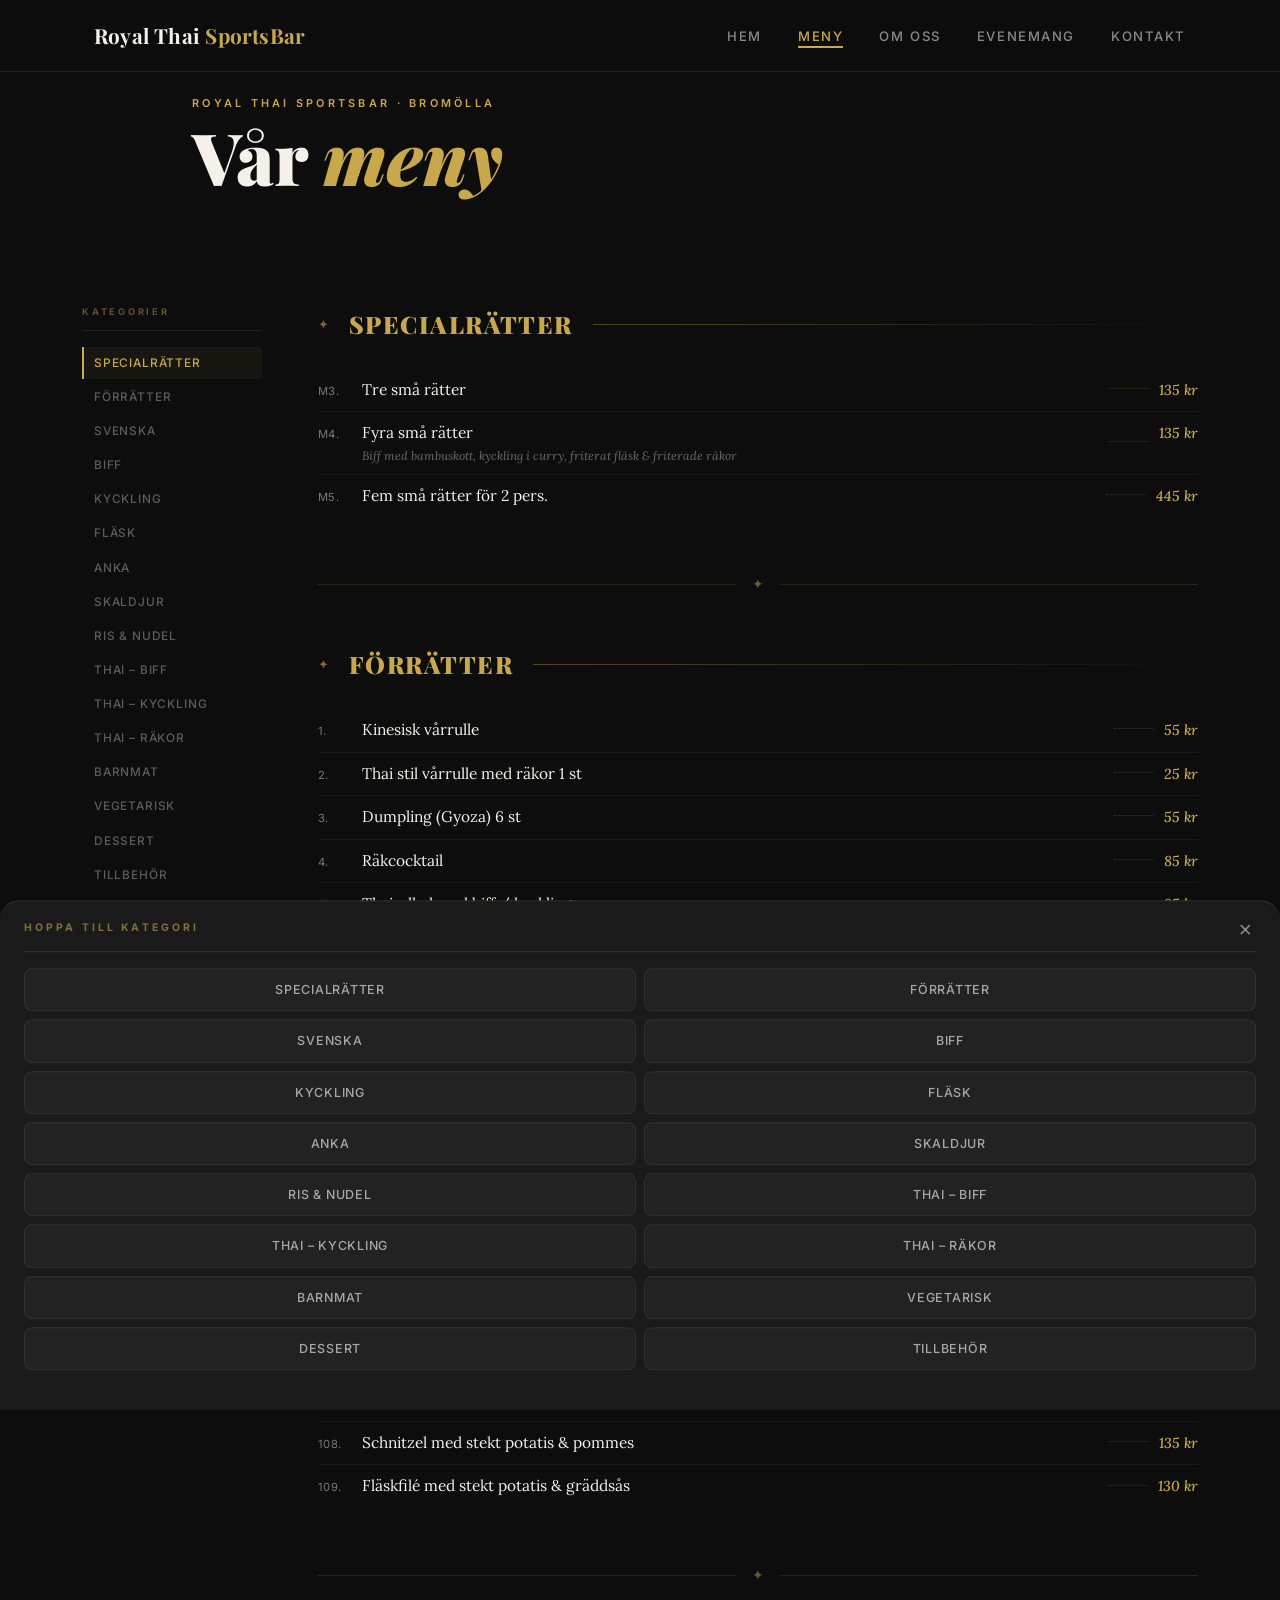
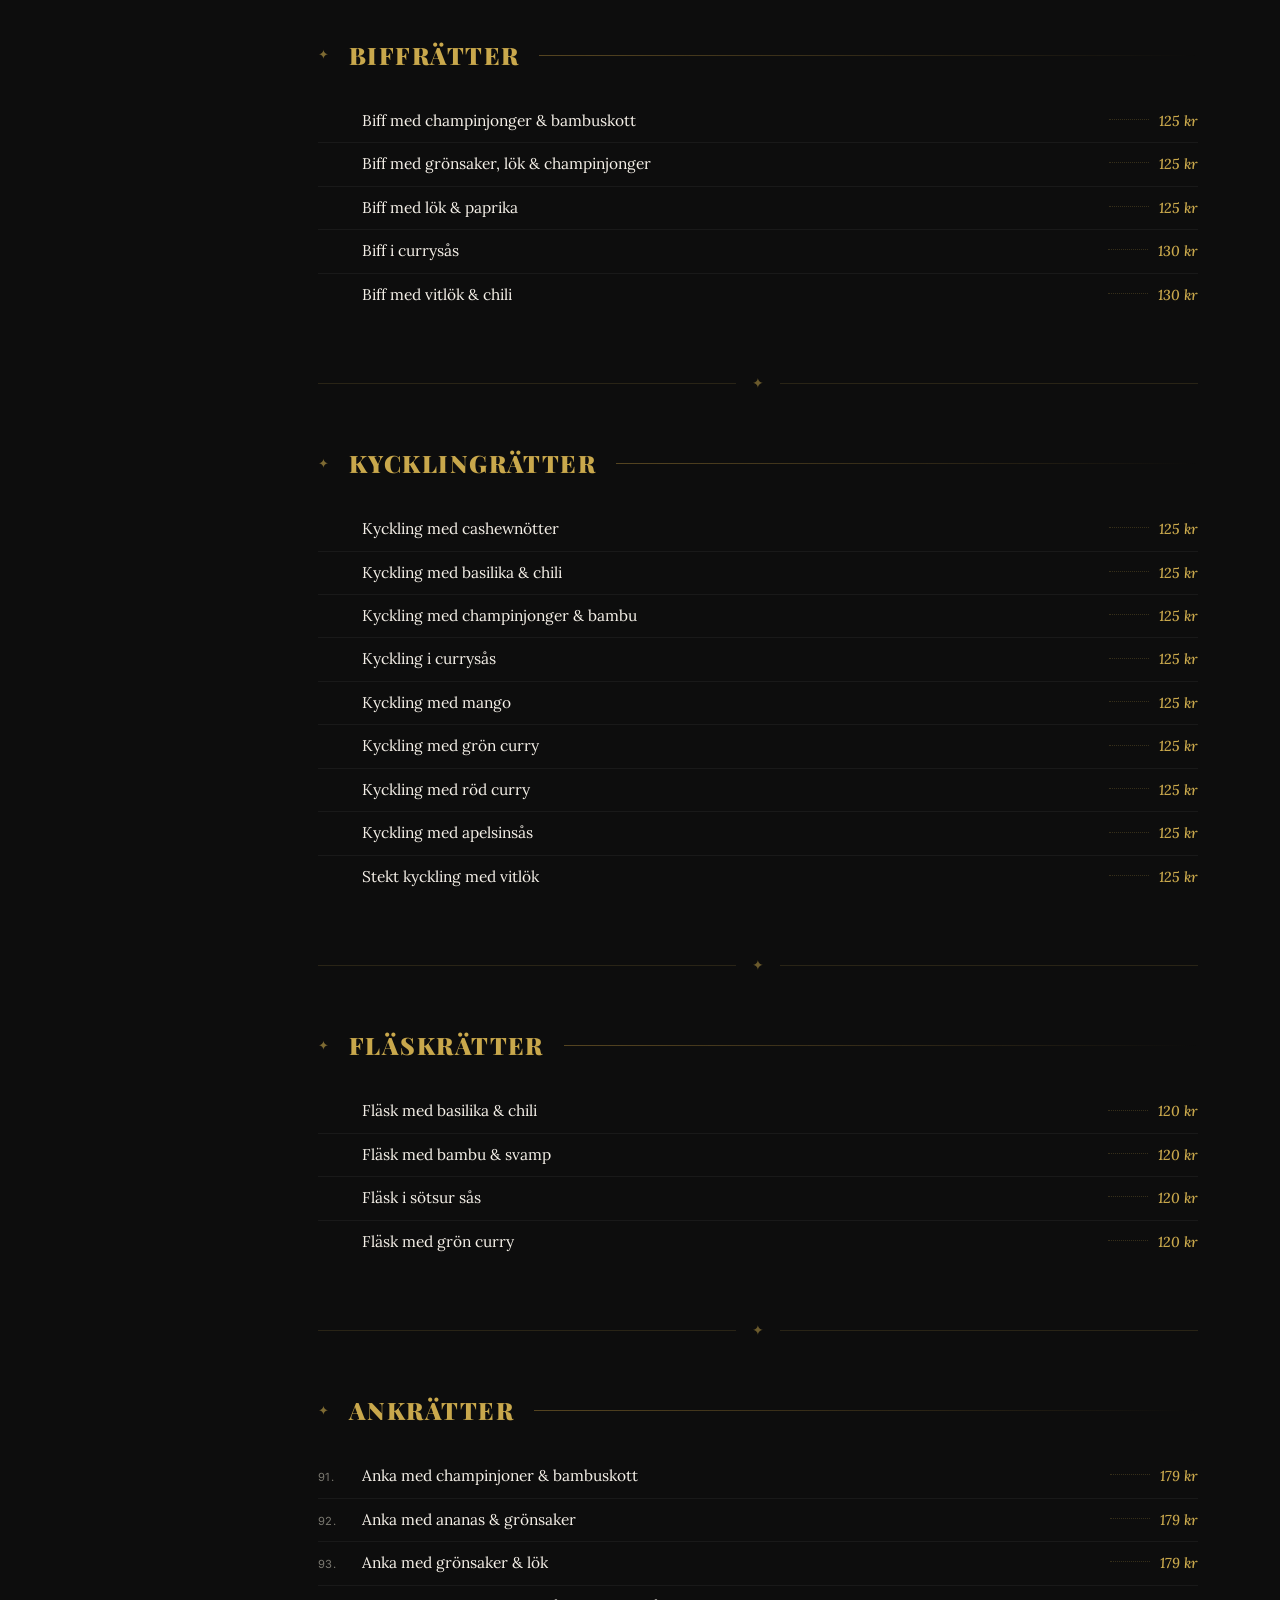
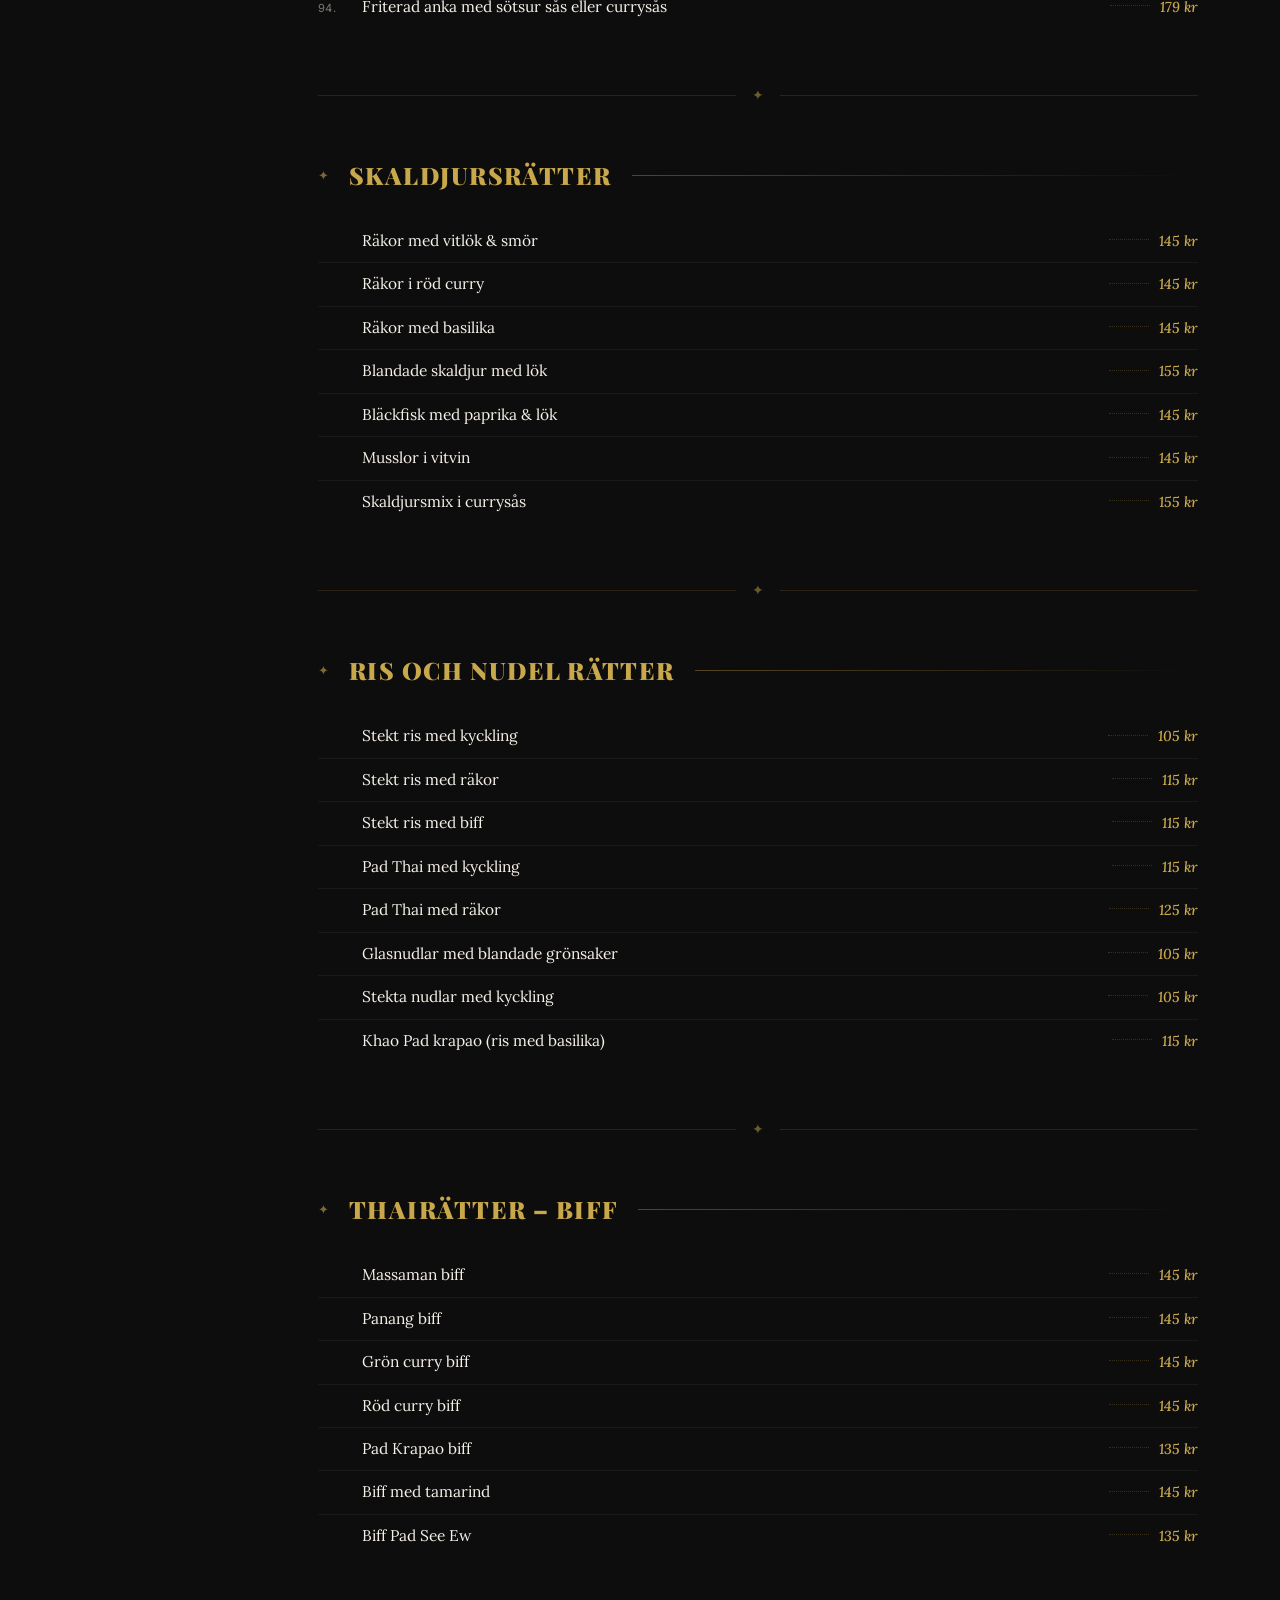
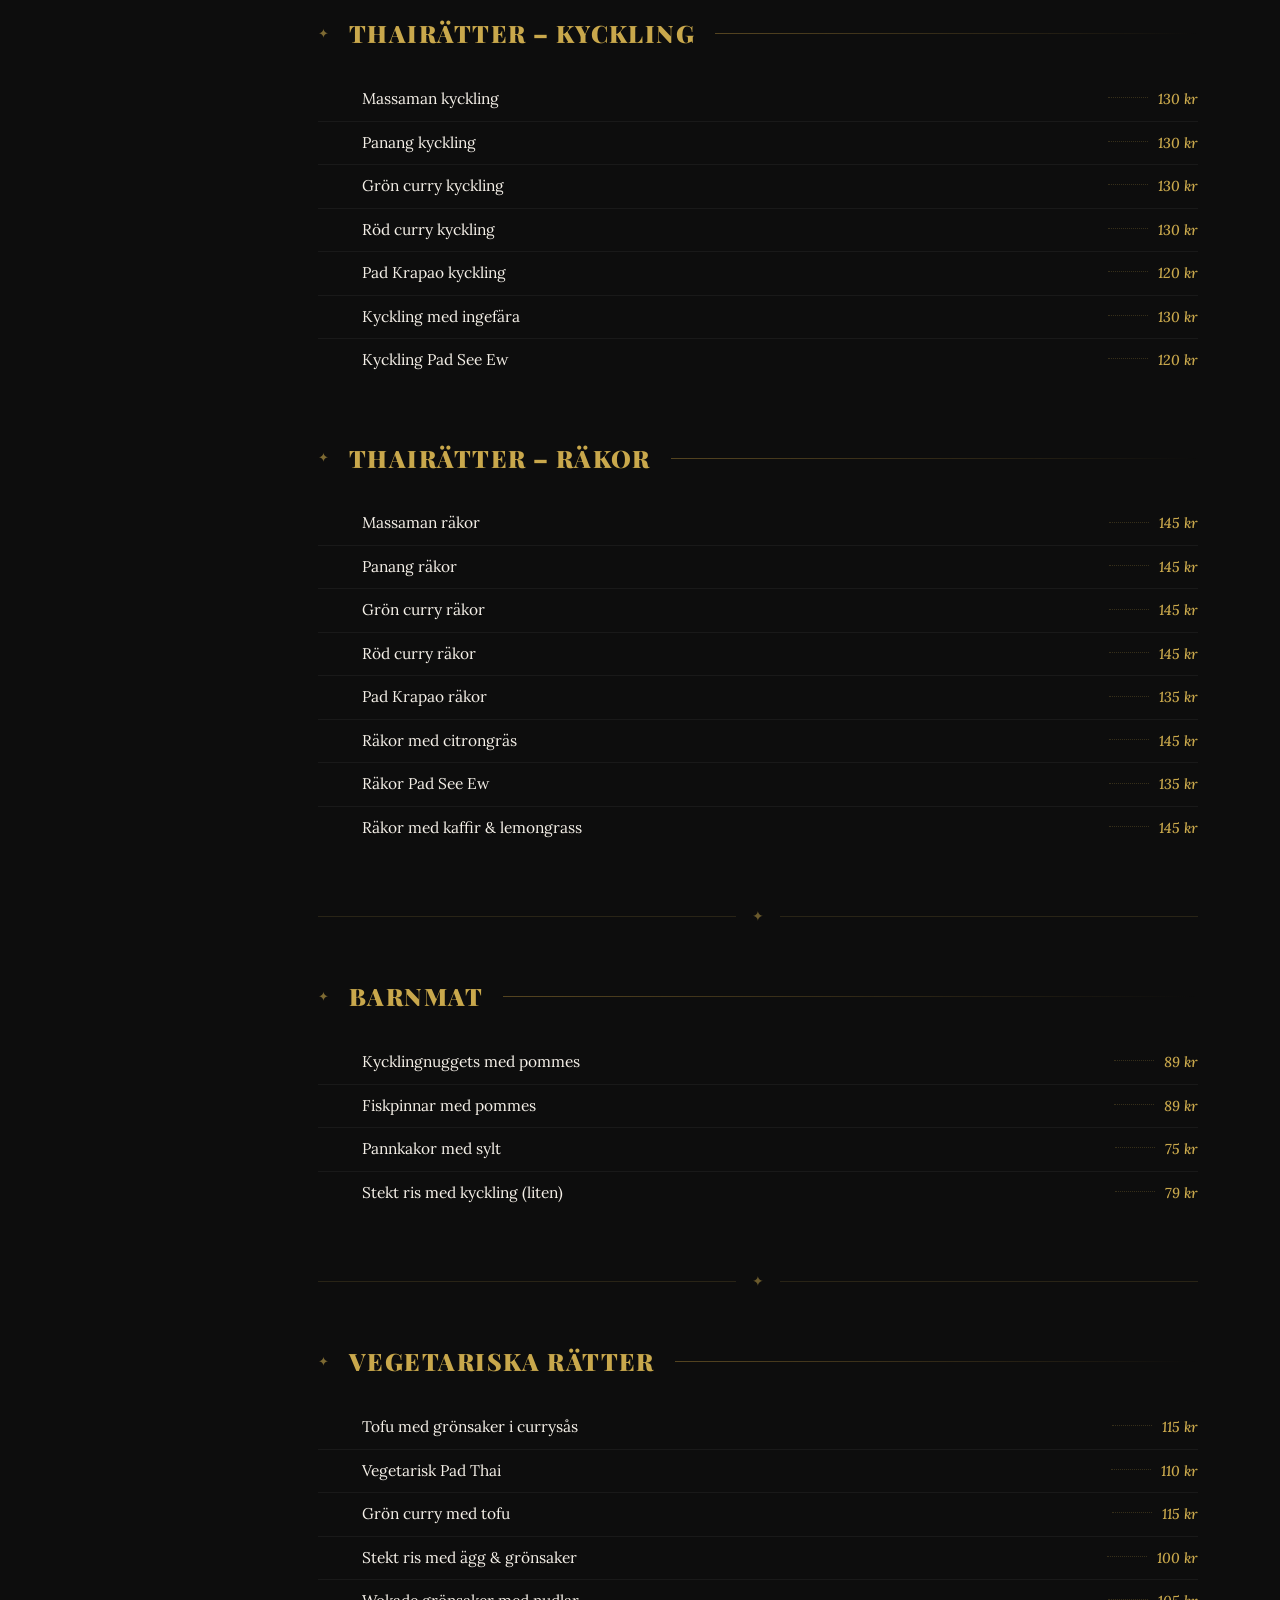
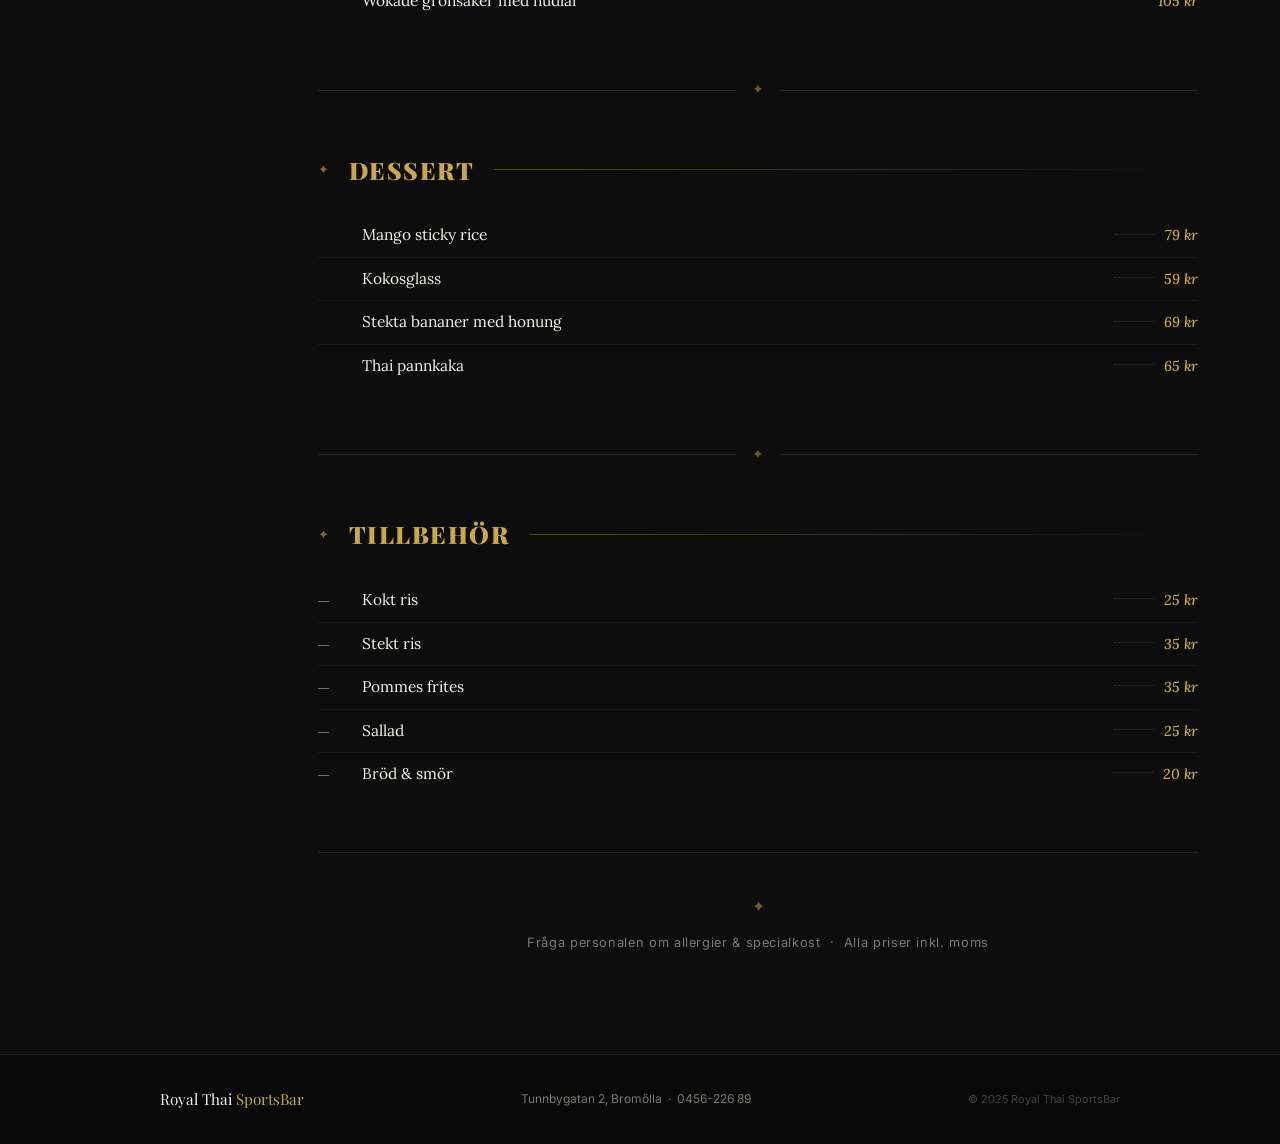
==== commit 9c00e37b: "Uppdaterar meny: Specialrätter (+10kr), Ankrätter tillagd, mobil kategorimeny" ====
--- a/meny.html
+++ b/meny.html
@@ -461,6 +461,135 @@
                                 display: none;
                         }
                 }
+
+                /* ── Mobil: floating kategorimeny ─────── */
+                .m-mob-fab {
+                        display: none;
+                        position: fixed;
+                        bottom: 24px;
+                        right: 20px;
+                        z-index: 200;
+                        background: var(--gold);
+                        color: #0D0D0D;
+                        border: none;
+                        border-radius: 50px;
+                        padding: 12px 20px;
+                        font-family: var(--ff-body);
+                        font-size: 0.8rem;
+                        font-weight: 700;
+                        letter-spacing: 0.08em;
+                        text-transform: uppercase;
+                        cursor: pointer;
+                        box-shadow: 0 4px 20px rgba(201, 168, 76, 0.4);
+                        transition: transform 0.2s, box-shadow 0.2s;
+                }
+
+                .m-mob-fab:hover {
+                        transform: translateY(-2px);
+                        box-shadow: 0 6px 28px rgba(201, 168, 76, 0.5);
+                }
+
+                .m-mob-overlay {
+                        display: none;
+                        position: fixed;
+                        inset: 0;
+                        background: rgba(0, 0, 0, 0.6);
+                        z-index: 300;
+                        backdrop-filter: blur(4px);
+                }
+
+                .m-mob-overlay.is-open {
+                        display: block;
+                }
+
+                .m-mob-sheet {
+                        position: fixed;
+                        bottom: 0;
+                        left: 0;
+                        right: 0;
+                        z-index: 400;
+                        background: #1a1a1a;
+                        border-top: 1px solid rgba(201, 168, 76, 0.25);
+                        border-radius: 20px 20px 0 0;
+                        padding: 16px 24px 40px;
+                        transform: translateY(100%);
+                        transition: transform 0.35s cubic-bezier(0.32, 0.72, 0, 1);
+                        max-height: 75vh;
+                        overflow-y: auto;
+                }
+
+                .m-mob-sheet.is-open {
+                        transform: translateY(0);
+                }
+
+                .m-mob-sheet-head {
+                        display: flex;
+                        align-items: center;
+                        justify-content: space-between;
+                        margin-bottom: 16px;
+                        padding-bottom: 12px;
+                        border-bottom: 1px solid rgba(201, 168, 76, 0.15);
+                }
+
+                .m-mob-sheet-title {
+                        font-size: 0.65rem;
+                        font-weight: 700;
+                        letter-spacing: 0.3em;
+                        text-transform: uppercase;
+                        color: rgba(201, 168, 76, 0.6);
+                }
+
+                .m-mob-close {
+                        background: none;
+                        border: none;
+                        color: rgba(245, 240, 232, 0.5);
+                        font-size: 1.4rem;
+                        cursor: pointer;
+                        line-height: 1;
+                        padding: 0 4px;
+                        transition: color 0.2s;
+                }
+
+                .m-mob-close:hover {
+                        color: var(--gold);
+                }
+
+                .m-mob-links {
+                        list-style: none;
+                        display: grid;
+                        grid-template-columns: 1fr 1fr;
+                        gap: 8px;
+                }
+
+                .m-mob-link {
+                        display: block;
+                        padding: 10px 14px;
+                        background: rgba(255, 255, 255, 0.04);
+                        border: 1px solid rgba(201, 168, 76, 0.1);
+                        border-radius: 8px;
+                        font-size: 0.78rem;
+                        font-weight: 500;
+                        letter-spacing: 0.06em;
+                        text-transform: uppercase;
+                        color: rgba(245, 240, 232, 0.65);
+                        text-align: center;
+                        transition: background 0.2s, color 0.2s, border-color 0.2s;
+                }
+
+                .m-mob-link:hover,
+                .m-mob-link:active {
+                        background: rgba(201, 168, 76, 0.12);
+                        color: var(--gold);
+                        border-color: rgba(201, 168, 76, 0.3);
+                }
+
+                @media (max-width: 900px) {
+                        .m-mob-fab {
+                                display: flex;
+                                align-items: center;
+                                gap: 8px;
+                        }
+                }
         </style>
 </head>
 
@@ -500,6 +629,36 @@
                 </div>
         </section>
 
+        <!-- Mobil: floating kategorimeny -->
+        <button class="m-mob-fab" id="mob-cat-btn" aria-label="Visa kategorier">
+                ☰ Kategorier
+        </button>
+        <div class="m-mob-overlay" id="mob-overlay"></div>
+        <div class="m-mob-sheet" id="mob-sheet" role="dialog" aria-label="Menykategorier">
+                <div class="m-mob-sheet-head">
+                        <span class="m-mob-sheet-title">Hoppa till kategori</span>
+                        <button class="m-mob-close" id="mob-close" aria-label="Stäng">&times;</button>
+                </div>
+                <ul class="m-mob-links">
+                        <li><a class="m-mob-link" href="#specialratter">Specialrätter</a></li>
+                        <li><a class="m-mob-link" href="#forratter">Förrätter</a></li>
+                        <li><a class="m-mob-link" href="#svenska">Svenska</a></li>
+                        <li><a class="m-mob-link" href="#biff">Biff</a></li>
+                        <li><a class="m-mob-link" href="#kyckling">Kyckling</a></li>
+                        <li><a class="m-mob-link" href="#flask">Fläsk</a></li>
+                        <li><a class="m-mob-link" href="#ankratter">Anka</a></li>
+                        <li><a class="m-mob-link" href="#skaldjur">Skaldjur</a></li>
+                        <li><a class="m-mob-link" href="#risnudel">Ris &amp; Nudel</a></li>
+                        <li><a class="m-mob-link" href="#thai">Thai – Biff</a></li>
+                        <li><a class="m-mob-link" href="#thai-kyckling">Thai – Kyckling</a></li>
+                        <li><a class="m-mob-link" href="#thai-rakor">Thai – Räkor</a></li>
+                        <li><a class="m-mob-link" href="#barn">Barnmat</a></li>
+                        <li><a class="m-mob-link" href="#vegetarisk">Vegetarisk</a></li>
+                        <li><a class="m-mob-link" href="#dessert">Dessert</a></li>
+                        <li><a class="m-mob-link" href="#tillbehor">Tillbehör</a></li>
+                </ul>
+        </div>
+
         <!-- MENU -->
         <div class="m-layout">
 
@@ -507,11 +666,13 @@
                 <aside class="m-sidebar" aria-label="Menykategorier">
                         <p class="m-sidebar-label">Kategorier</p>
                         <ul class="m-sidebar-links">
+                                <li><a class="m-sidebar-link" href="#specialratter">Specialrätter</a></li>
                                 <li><a class="m-sidebar-link" href="#forratter">Förrätter</a></li>
                                 <li><a class="m-sidebar-link" href="#svenska">Svenska</a></li>
                                 <li><a class="m-sidebar-link" href="#biff">Biff</a></li>
                                 <li><a class="m-sidebar-link" href="#kyckling">Kyckling</a></li>
                                 <li><a class="m-sidebar-link" href="#flask">Fläsk</a></li>
+                                <li><a class="m-sidebar-link" href="#ankratter">Anka</a></li>
                                 <li><a class="m-sidebar-link" href="#skaldjur">Skaldjur</a></li>
                                 <li><a class="m-sidebar-link" href="#risnudel">Ris & Nudel</a></li>
                                 <li><a class="m-sidebar-link" href="#thai">Thai – Biff</a></li>
@@ -526,6 +687,30 @@
 
                 <main class="m-body">
 
+                        <!-- ── Specialrätter ──────────────────────── -->
+                        <section class="m-cat" id="specialratter">
+                                <div class="m-cat-head">
+                                        <span class="m-cat-ornament">✦</span>
+                                        <h2 class="m-cat-title">Specialrätter</h2>
+                                        <span class="m-cat-rule"></span>
+                                </div>
+                                <div class="m-row"><span class="m-num">M3.</span><span class="m-name">Tre små
+                                                rätter</span><span class="m-dots"></span><span class="m-price">135
+                                                kr</span></div>
+                                <div class="m-row"><span class="m-num">M4.</span><span class="m-name">Fyra små rätter
+                                                <small
+                                                        style="display:block;font-size:0.78em;color:rgba(245,240,232,0.4);font-style:italic;margin-top:2px;">Biff
+                                                        med bambuskott, kyckling i curry, friterat fläsk &amp; friterade
+                                                        räkor</small></span><span class="m-dots"></span><span
+                                                class="m-price">135 kr</span></div>
+                                <div class="m-row"><span class="m-num">M5.</span><span class="m-name">Fem små rätter för
+                                                2 pers.</span><span class="m-dots"></span><span class="m-price">445
+                                                kr</span></div>
+                        </section>
+
+                        <div class="m-divider"><span class="m-divider-line"></span><span
+                                        class="m-divider-sym">✦</span><span class="m-divider-line"></span></div>
+
                         <!-- ── Förrätter ──────────────────────────── -->
                         <section class="m-cat" id="forratter">
                                 <div class="m-cat-head">
@@ -533,22 +718,12 @@
                                         <h2 class="m-cat-title">Förrätter</h2>
                                         <span class="m-cat-rule"></span>
                                 </div>
-                                <div class="m-row"><span class="m-num">M3.</span><span class="m-name">Tre små
-                                                rätter</span><span class="m-dots"></span><span class="m-price">125
-                                                kr</span></div>
-                                <div class="m-row"><span class="m-num">M5.</span><span class="m-name">Fem små rätter för
-                                                2
-                                                pers.</span><span class="m-dots"></span><span class="m-price">435
-                                                kr</span>
-                                </div>
-                                <div class="m-row"><span class="m-num">1.</span><span class="m-name">Vårrulle 1
-                                                st</span><span class="m-dots"></span><span class="m-price">20 kr</span>
-                                </div>
+                                <div class="m-row"><span class="m-num">1.</span><span class="m-name">Kinesisk
+                                                vårrulle</span><span class="m-dots"></span><span class="m-price">55
+                                                kr</span></div>
                                 <div class="m-row"><span class="m-num">2.</span><span class="m-name">Thai stil vårrulle
-                                                med
-                                                räkor 1 st</span><span class="m-dots"></span><span class="m-price">25
-                                                kr</span>
-                                </div>
+                                                med räkor 1 st</span><span class="m-dots"></span><span
+                                                class="m-price">25 kr</span></div>
                                 <div class="m-row"><span class="m-num">3.</span><span class="m-name">Dumpling (Gyoza) 6
                                                 st</span><span class="m-dots"></span><span class="m-price">55 kr</span>
                                 </div>
@@ -556,10 +731,8 @@
                                                 class="m-name">Räkcocktail</span><span class="m-dots"></span><span
                                                 class="m-price">85 kr</span></div>
                                 <div class="m-row"><span class="m-num">5.</span><span class="m-name">Thaisallad med biff
-                                                /
-                                                kyckling</span><span class="m-dots"></span><span class="m-price">95
-                                                kr</span>
-                                </div>
+                                                / kyckling</span><span class="m-dots"></span><span class="m-price">95
+                                                kr</span></div>
                         </section>
 
                         <div class="m-divider"><span class="m-divider-line"></span><span
@@ -724,6 +897,30 @@
                         <div class="m-divider"><span class="m-divider-line"></span><span
                                         class="m-divider-sym">✦</span><span class="m-divider-line"></span></div>
 
+                        <!-- ── Ankrätter ─────────────────────────── -->
+                        <section class="m-cat" id="ankratter">
+                                <div class="m-cat-head">
+                                        <span class="m-cat-ornament">✦</span>
+                                        <h2 class="m-cat-title">Ankrätter</h2>
+                                        <span class="m-cat-rule"></span>
+                                </div>
+                                <div class="m-row"><span class="m-num">91.</span><span class="m-name">Anka med
+                                                champinjoner &amp; bambuskott</span><span class="m-dots"></span><span
+                                                class="m-price">179 kr</span></div>
+                                <div class="m-row"><span class="m-num">92.</span><span class="m-name">Anka med ananas
+                                                &amp; grönsaker</span><span class="m-dots"></span><span
+                                                class="m-price">179 kr</span></div>
+                                <div class="m-row"><span class="m-num">93.</span><span class="m-name">Anka med grönsaker
+                                                &amp; lök</span><span class="m-dots"></span><span class="m-price">179
+                                                kr</span></div>
+                                <div class="m-row"><span class="m-num">94.</span><span class="m-name">Friterad anka med
+                                                sötsur sås eller currysås</span><span class="m-dots"></span><span
+                                                class="m-price">179 kr</span></div>
+                        </section>
+
+                        <div class="m-divider"><span class="m-divider-line"></span><span
+                                        class="m-divider-sym">✦</span><span class="m-divider-line"></span></div>
+
                         <!-- ── Skaldjursrätter ────────────────────── -->
                         <section class="m-cat" id="skaldjur">
                                 <div class="m-cat-head">
@@ -1074,6 +1271,40 @@
                                 });
                         });
                 })();
+
+                /* ── Mobil: kategori bottom sheet ────────────────── */
+                (function () {
+                        const fab = document.getElementById('mob-cat-btn');
+                        const overlay = document.getElementById('mob-overlay');
+                        const sheet = document.getElementById('mob-sheet');
+                        const close = document.getElementById('mob-close');
+                        const mobLinks = document.querySelectorAll('.m-mob-link');
+
+                        function openSheet() {
+                                overlay.classList.add('is-open');
+                                sheet.classList.add('is-open');
+                                document.body.style.overflow = 'hidden';
+                        }
+                        function closeSheet() {
+                                overlay.classList.remove('is-open');
+                                sheet.classList.remove('is-open');
+                                document.body.style.overflow = '';
+                        }
+
+                        fab.addEventListener('click', openSheet);
+                        close.addEventListener('click', closeSheet);
+                        overlay.addEventListener('click', closeSheet);
+
+                        /* Stäng och scrolla när användaren klickar en kategori */
+                        mobLinks.forEach(link => {
+                                link.addEventListener('click', e => {
+                                        e.preventDefault();
+                                        const target = document.querySelector(link.getAttribute('href'));
+                                        closeSheet();
+                                        if (target) setTimeout(() => target.scrollIntoView({ behavior: 'smooth', block: 'start' }), 350);
+                                });
+                        });
+                })();
         </script>
 </body>
 
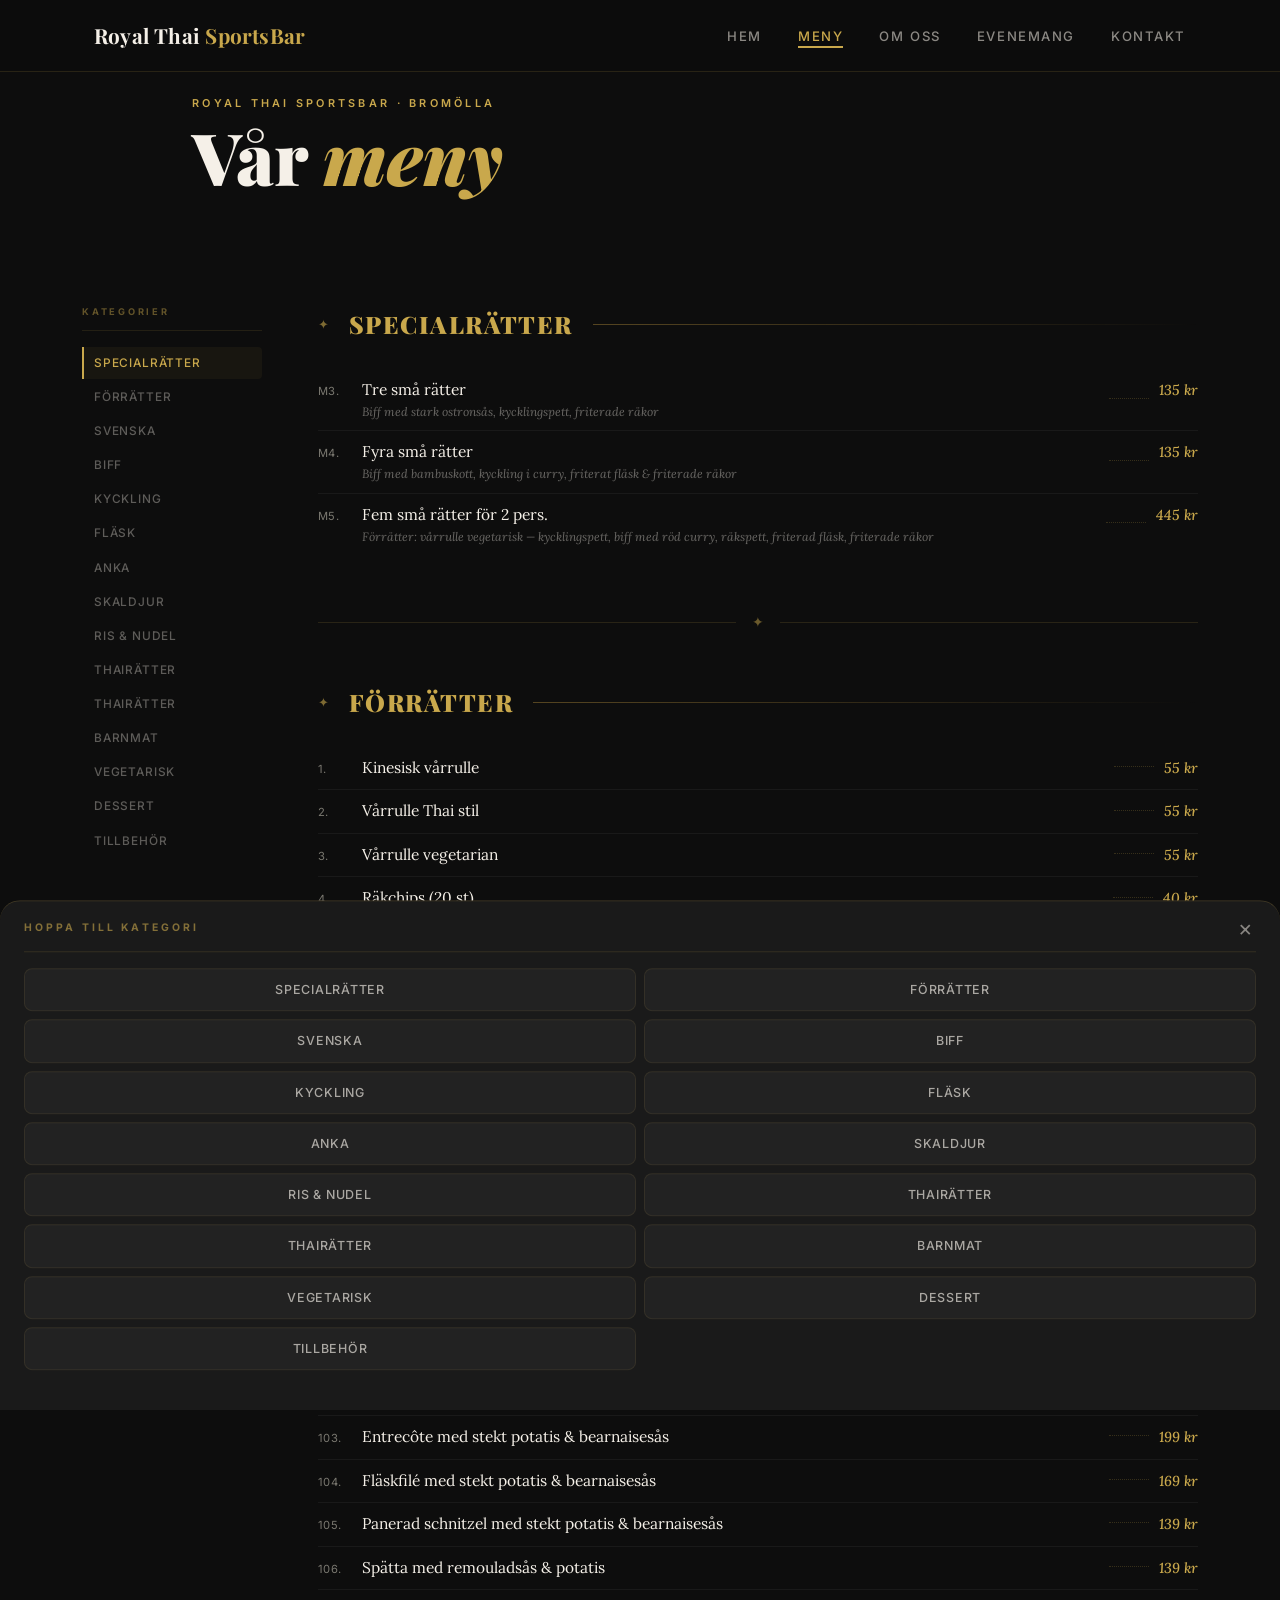
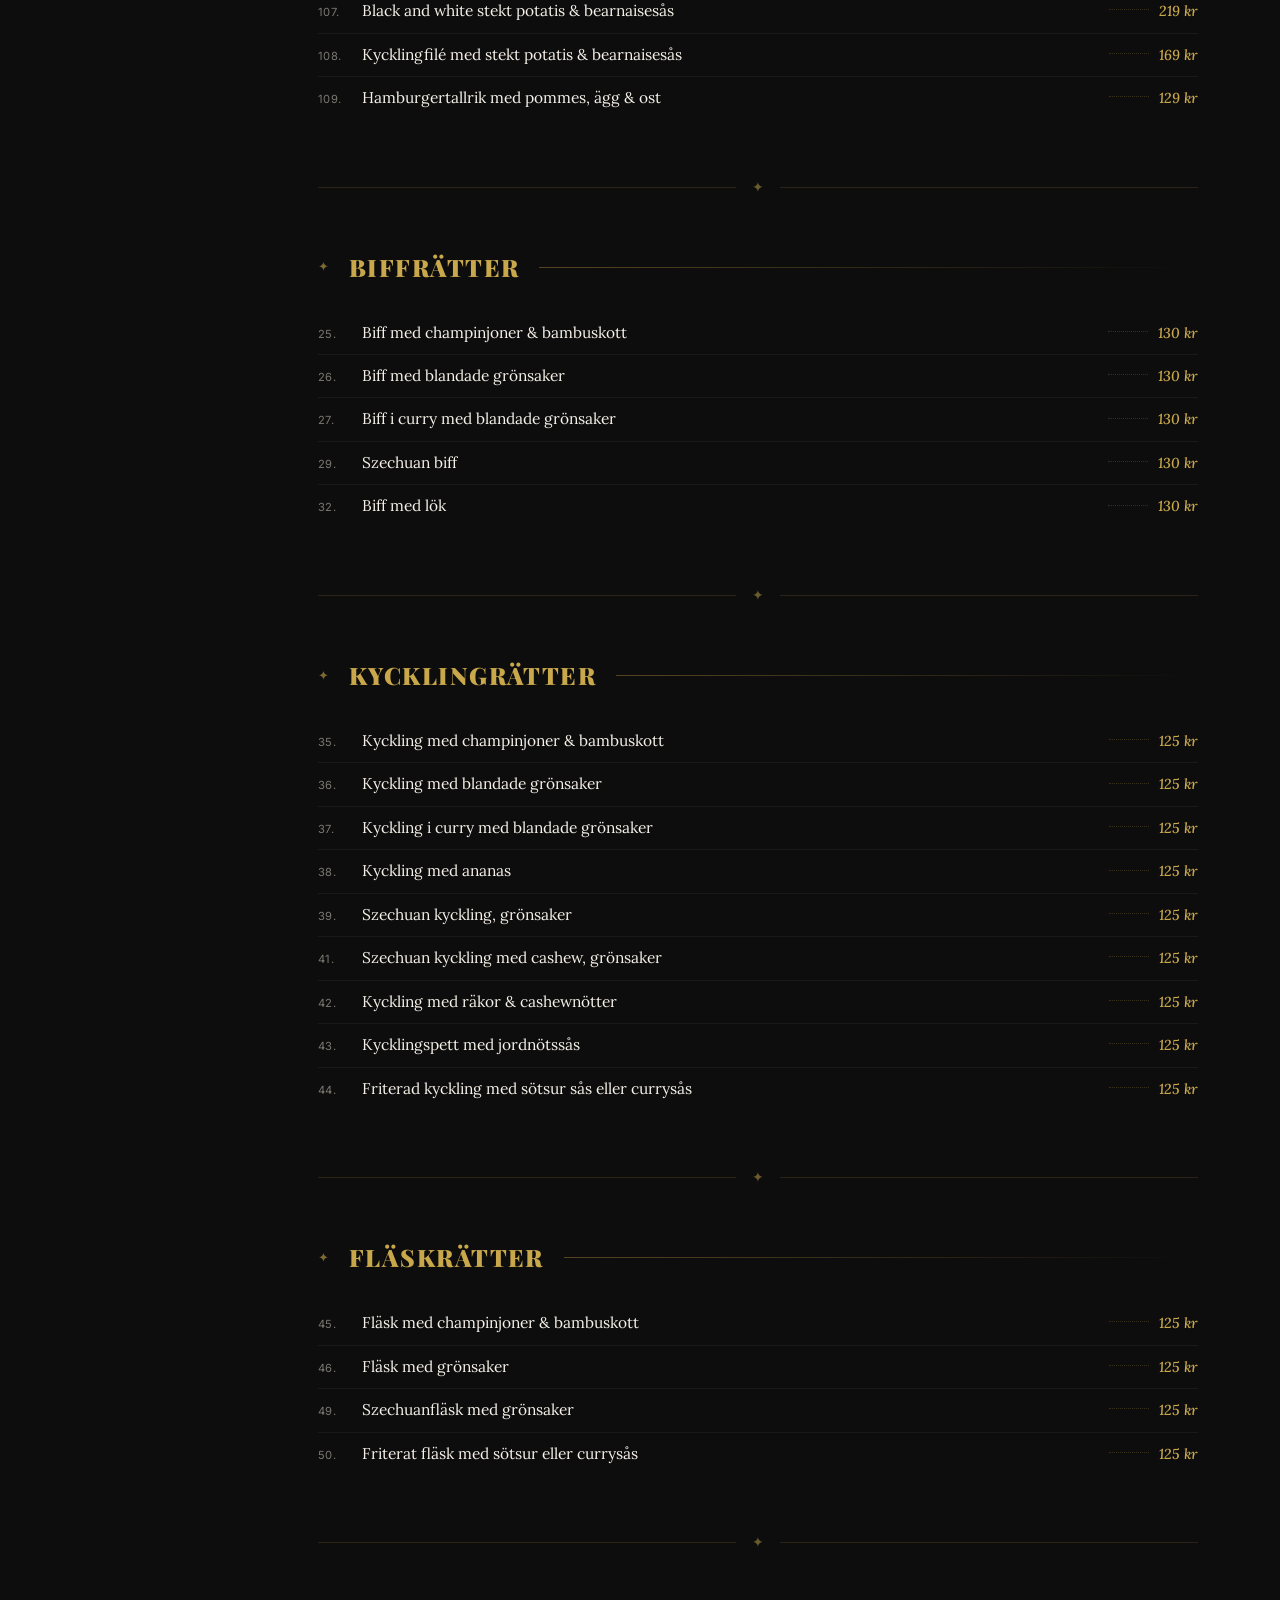
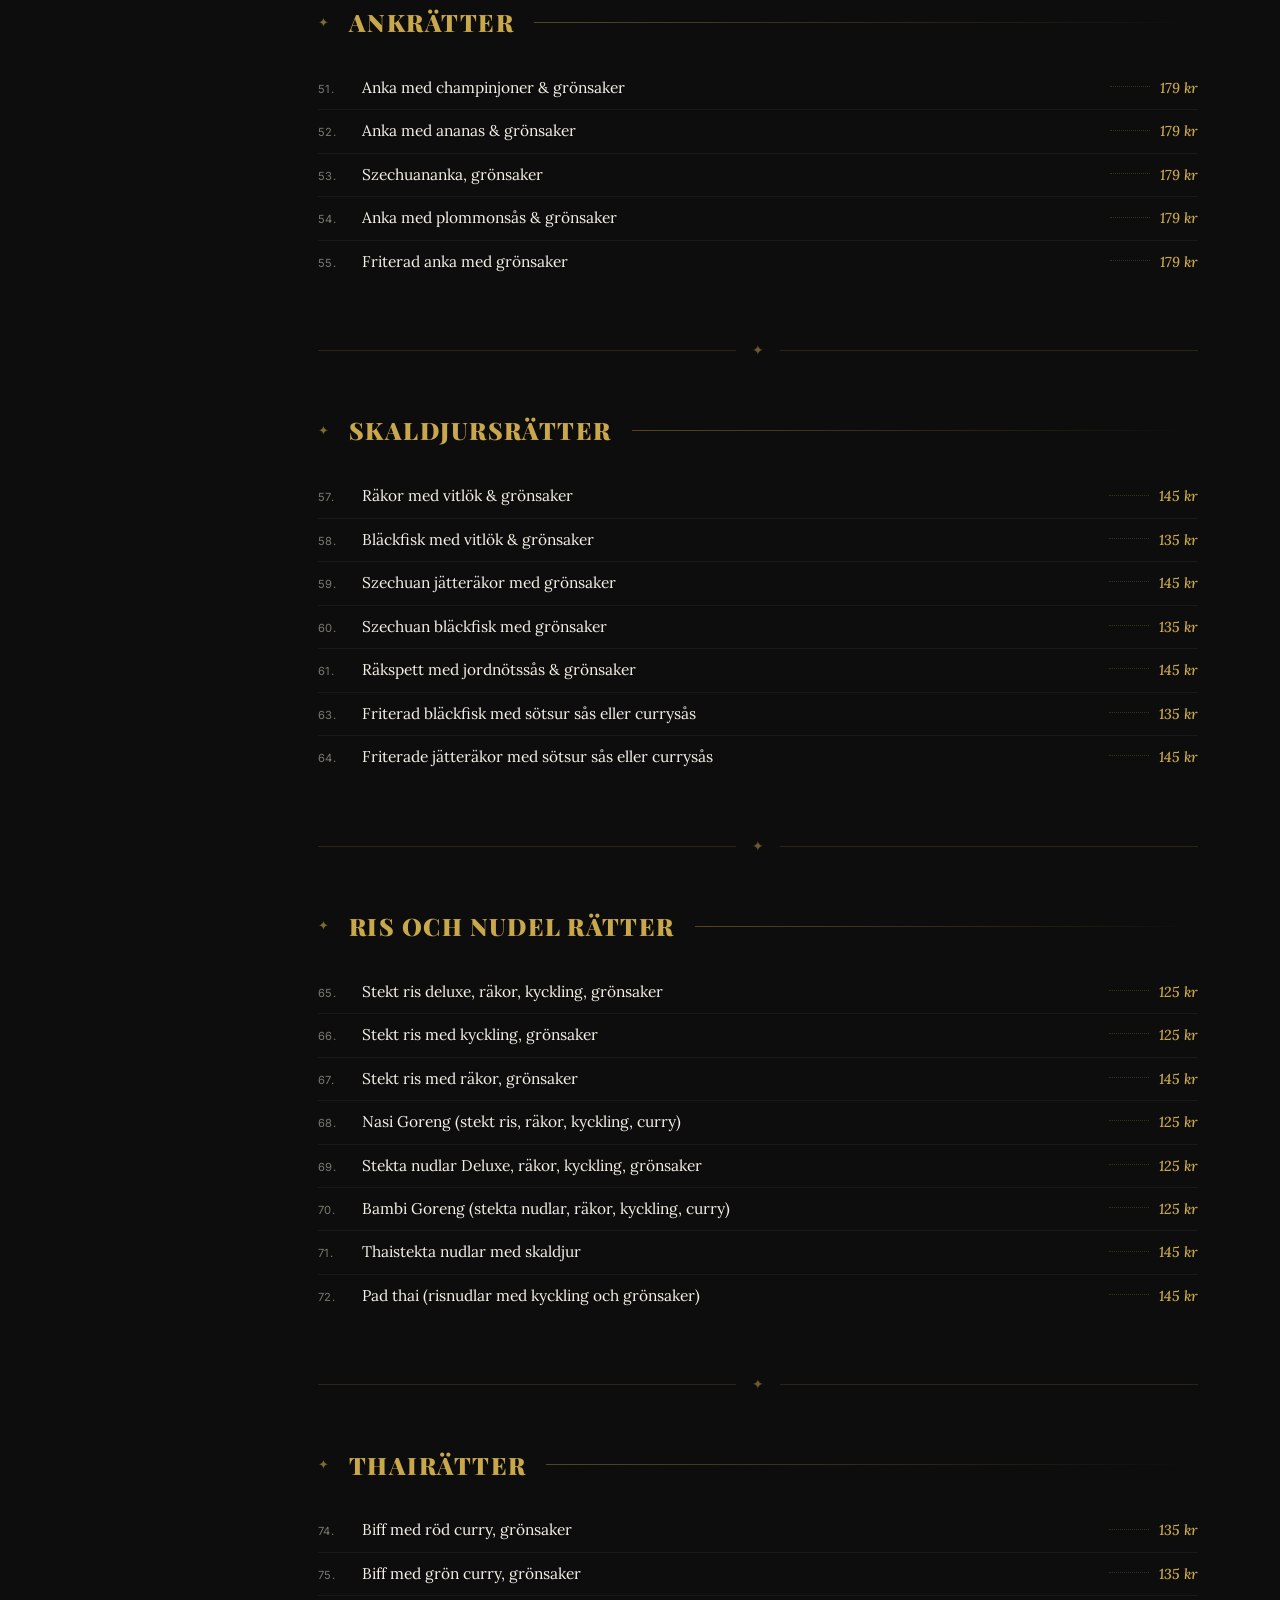
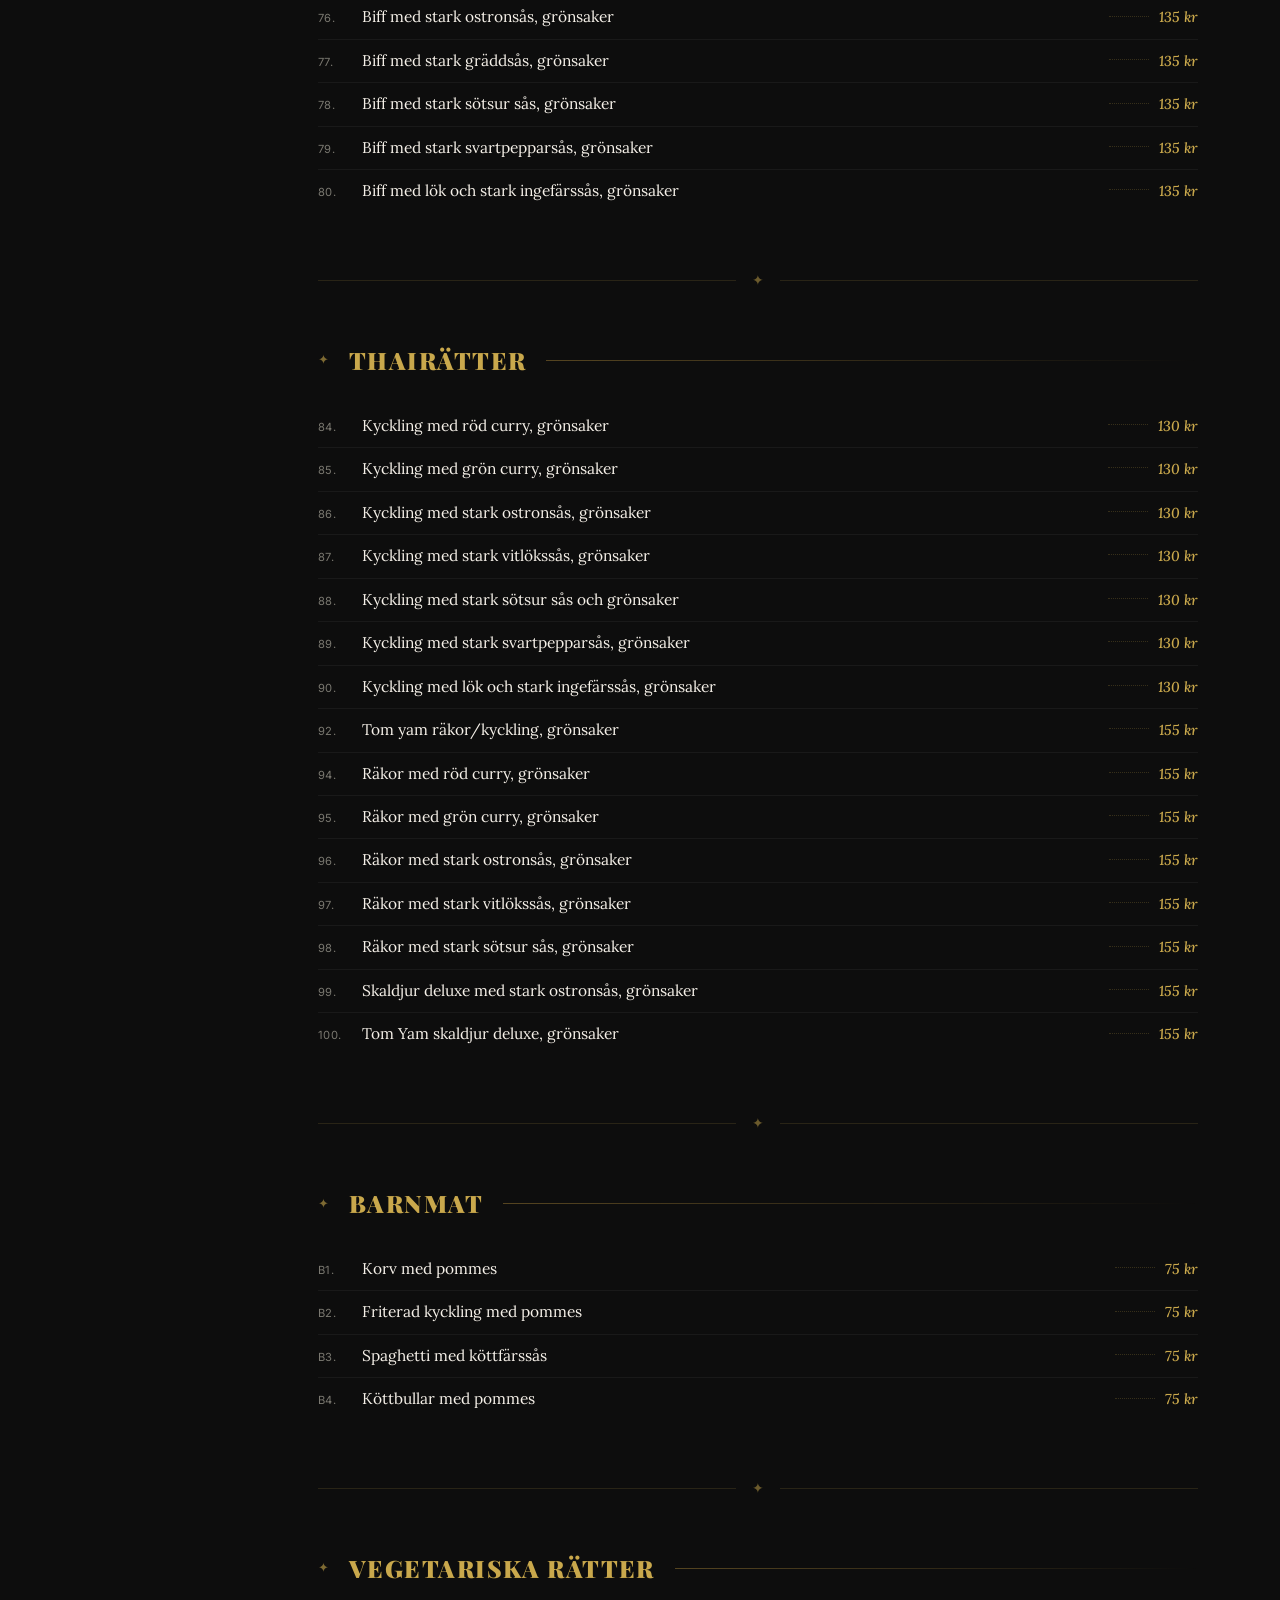
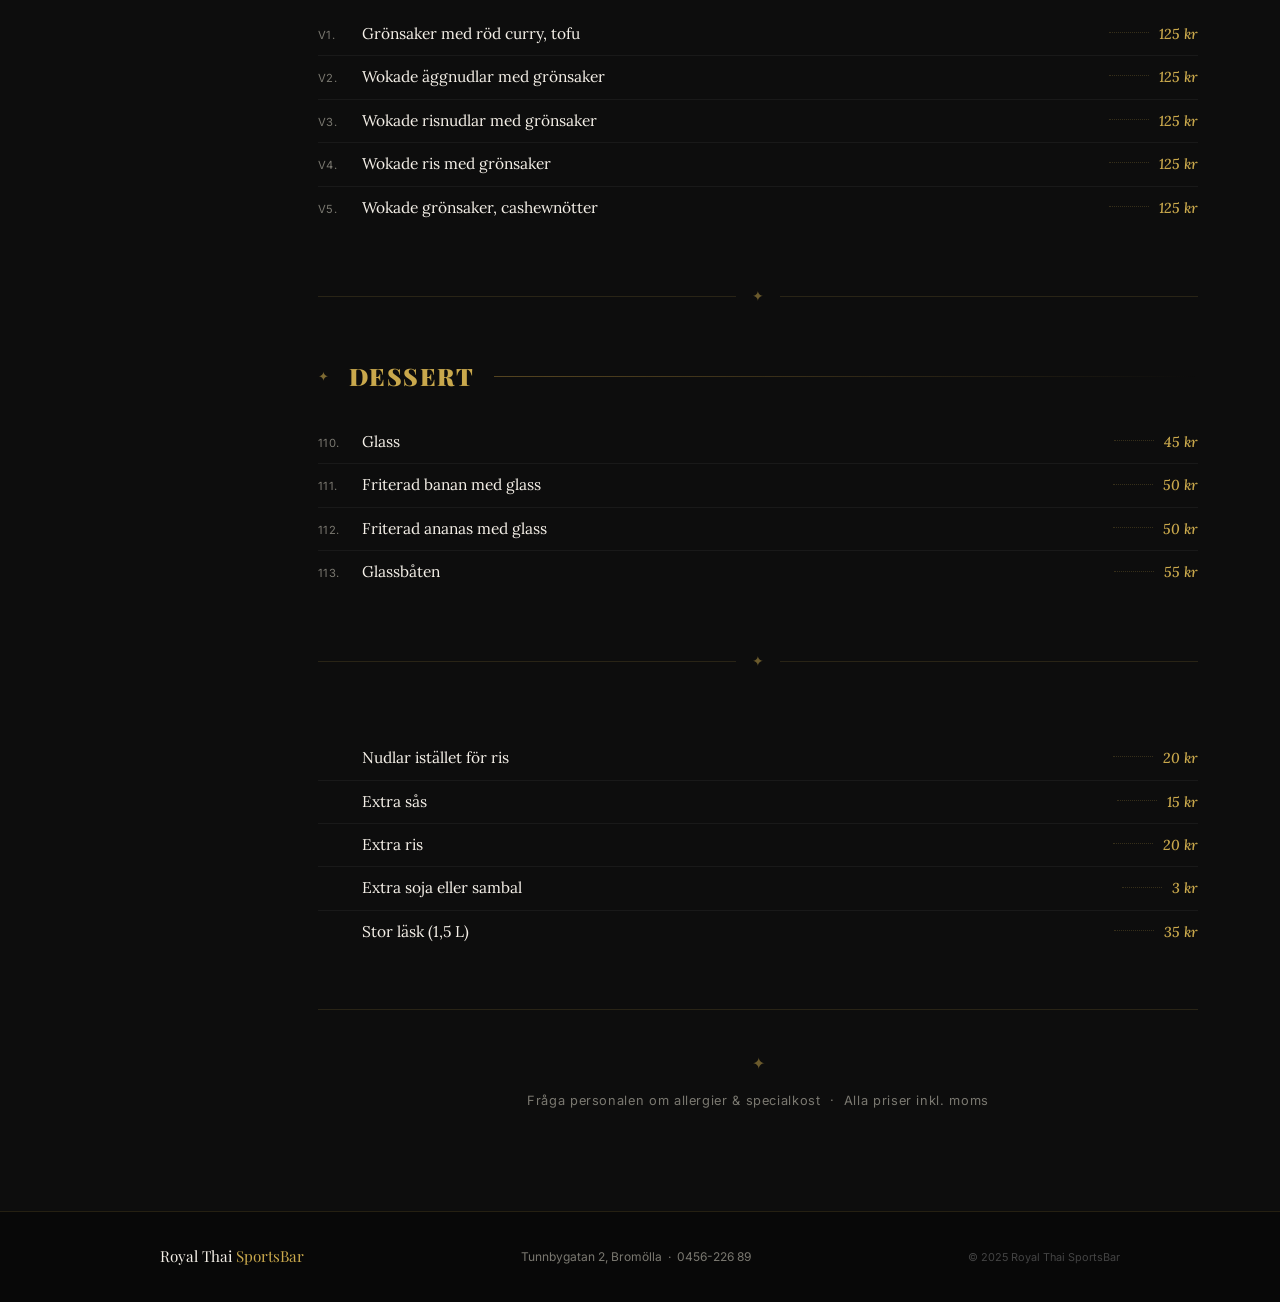
==== commit fab586b0: "feat: Dynamisk meny inladdad via JSON + pappa-instruktioner" ====
--- a/meny.html
+++ b/meny.html
@@ -111,7 +111,7 @@
 
                 .m-hero-bg {
                         position: absolute;
-                        inset: -10%;
+                        inset: 0;
                         background:
                                 url('https://images.unsplash.com/photo-1504674900247-0877df9cc836?w=1600&q=80') center / cover no-repeat;
                         filter: brightness(0.2) saturate(0.7);
@@ -649,9 +649,8 @@
                         <li><a class="m-mob-link" href="#ankratter">Anka</a></li>
                         <li><a class="m-mob-link" href="#skaldjur">Skaldjur</a></li>
                         <li><a class="m-mob-link" href="#risnudel">Ris &amp; Nudel</a></li>
-                        <li><a class="m-mob-link" href="#thai">Thai – Biff</a></li>
-                        <li><a class="m-mob-link" href="#thai-kyckling">Thai – Kyckling</a></li>
-                        <li><a class="m-mob-link" href="#thai-rakor">Thai – Räkor</a></li>
+                        <li><a class="m-mob-link" href="#thai">Thairätter</a></li>
+                        <li><a class="m-mob-link" href="#thai-2">Thairätter</a></li>
                         <li><a class="m-mob-link" href="#barn">Barnmat</a></li>
                         <li><a class="m-mob-link" href="#vegetarisk">Vegetarisk</a></li>
                         <li><a class="m-mob-link" href="#dessert">Dessert</a></li>
@@ -675,9 +674,8 @@
                                 <li><a class="m-sidebar-link" href="#ankratter">Anka</a></li>
                                 <li><a class="m-sidebar-link" href="#skaldjur">Skaldjur</a></li>
                                 <li><a class="m-sidebar-link" href="#risnudel">Ris & Nudel</a></li>
-                                <li><a class="m-sidebar-link" href="#thai">Thai – Biff</a></li>
-                                <li><a class="m-sidebar-link" href="#thai-kyckling">Thai – Kyckling</a></li>
-                                <li><a class="m-sidebar-link" href="#thai-rakor">Thai – Räkor</a></li>
+                                <li><a class="m-sidebar-link" href="#thai">Thairätter</a></li>
+                                <li><a class="m-sidebar-link" href="#thai-2">Thairätter</a></li>
                                 <li><a class="m-sidebar-link" href="#barn">Barnmat</a></li>
                                 <li><a class="m-sidebar-link" href="#vegetarisk">Vegetarisk</a></li>
                                 <li><a class="m-sidebar-link" href="#dessert">Dessert</a></li>
@@ -687,530 +685,11 @@
 
                 <main class="m-body">
 
-                        <!-- ── Specialrätter ──────────────────────── -->
-                        <section class="m-cat" id="specialratter">
-                                <div class="m-cat-head">
-                                        <span class="m-cat-ornament">✦</span>
-                                        <h2 class="m-cat-title">Specialrätter</h2>
-                                        <span class="m-cat-rule"></span>
-                                </div>
-                                <div class="m-row"><span class="m-num">M3.</span><span class="m-name">Tre små
-                                                rätter</span><span class="m-dots"></span><span class="m-price">135
-                                                kr</span></div>
-                                <div class="m-row"><span class="m-num">M4.</span><span class="m-name">Fyra små rätter
-                                                <small
-                                                        style="display:block;font-size:0.78em;color:rgba(245,240,232,0.4);font-style:italic;margin-top:2px;">Biff
-                                                        med bambuskott, kyckling i curry, friterat fläsk &amp; friterade
-                                                        räkor</small></span><span class="m-dots"></span><span
-                                                class="m-price">135 kr</span></div>
-                                <div class="m-row"><span class="m-num">M5.</span><span class="m-name">Fem små rätter för
-                                                2 pers.</span><span class="m-dots"></span><span class="m-price">445
-                                                kr</span></div>
-                        </section>
-
-                        <div class="m-divider"><span class="m-divider-line"></span><span
-                                        class="m-divider-sym">✦</span><span class="m-divider-line"></span></div>
-
-                        <!-- ── Förrätter ──────────────────────────── -->
-                        <section class="m-cat" id="forratter">
-                                <div class="m-cat-head">
-                                        <span class="m-cat-ornament">✦</span>
-                                        <h2 class="m-cat-title">Förrätter</h2>
-                                        <span class="m-cat-rule"></span>
-                                </div>
-                                <div class="m-row"><span class="m-num">1.</span><span class="m-name">Kinesisk
-                                                vårrulle</span><span class="m-dots"></span><span class="m-price">55
-                                                kr</span></div>
-                                <div class="m-row"><span class="m-num">2.</span><span class="m-name">Thai stil vårrulle
-                                                med räkor 1 st</span><span class="m-dots"></span><span
-                                                class="m-price">25 kr</span></div>
-                                <div class="m-row"><span class="m-num">3.</span><span class="m-name">Dumpling (Gyoza) 6
-                                                st</span><span class="m-dots"></span><span class="m-price">55 kr</span>
-                                </div>
-                                <div class="m-row"><span class="m-num">4.</span><span
-                                                class="m-name">Räkcocktail</span><span class="m-dots"></span><span
-                                                class="m-price">85 kr</span></div>
-                                <div class="m-row"><span class="m-num">5.</span><span class="m-name">Thaisallad med biff
-                                                / kyckling</span><span class="m-dots"></span><span class="m-price">95
-                                                kr</span></div>
-                        </section>
-
-                        <div class="m-divider"><span class="m-divider-line"></span><span
-                                        class="m-divider-sym">✦</span><span class="m-divider-line"></span></div>
-
-                        <!-- ── Svenska Rätter ────────────────────── -->
-                        <section class="m-cat" id="svenska">
-                                <div class="m-cat-head">
-                                        <span class="m-cat-ornament">✦</span>
-                                        <h2 class="m-cat-title">Svenska Rätter</h2>
-                                        <span class="m-cat-rule"></span>
-                                </div>
-                                <div class="m-row"><span class="m-num">101.</span><span class="m-name">Biff med stekt
-                                                potatis
-                                                &amp; potatismos, gräddsås</span><span class="m-dots"></span><span
-                                                class="m-price">135 kr</span></div>
-                                <div class="m-row"><span class="m-num">102.</span><span class="m-name">Pannbiff med
-                                                stuvad
-                                                makaroni &amp; lingon</span><span class="m-dots"></span><span
-                                                class="m-price">125 kr</span></div>
-                                <div class="m-row"><span class="m-num">103.</span><span class="m-name">Pannkaka med
-                                                stekt
-                                                potatis &amp; lingon</span><span class="m-dots"></span><span
-                                                class="m-price">109
-                                                kr</span></div>
-                                <div class="m-row"><span class="m-num">104.</span><span class="m-name">Pannbiff med lök,
-                                                gräddsås &amp; pommes</span><span class="m-dots"></span><span
-                                                class="m-price">130 kr</span></div>
-                                <div class="m-row"><span class="m-num">105.</span><span class="m-name">Kycklingfilé med
-                                                stekt
-                                                potatis &amp; gräddsås</span><span class="m-dots"></span><span
-                                                class="m-price">130 kr</span></div>
-                                <div class="m-row"><span class="m-num">106.</span><span class="m-name">Kycklingfilé med
-                                                stuvad
-                                                makaroni &amp; tomatsås</span><span class="m-dots"></span><span
-                                                class="m-price">125 kr</span></div>
-                                <div class="m-row"><span class="m-num">107.</span><span class="m-name">Laxfilé med stekt
-                                                potatis
-                                                &amp; hollandaisesås</span><span class="m-dots"></span><span
-                                                class="m-price">145
-                                                kr</span></div>
-                                <div class="m-row"><span class="m-num">108.</span><span class="m-name">Schnitzel med
-                                                stekt
-                                                potatis &amp; pommes</span><span class="m-dots"></span><span
-                                                class="m-price">135
-                                                kr</span></div>
-                                <div class="m-row"><span class="m-num">109.</span><span class="m-name">Fläskfilé med
-                                                stekt
-                                                potatis &amp; gräddsås</span><span class="m-dots"></span><span
-                                                class="m-price">130 kr</span></div>
-                        </section>
-
-                        <div class="m-divider"><span class="m-divider-line"></span><span
-                                        class="m-divider-sym">✦</span><span class="m-divider-line"></span></div>
-
-                        <!-- ── Biffrätter ──────────────────────────── -->
-                        <section class="m-cat" id="biff">
-                                <div class="m-cat-head">
-                                        <span class="m-cat-ornament">✦</span>
-                                        <h2 class="m-cat-title">Biffrätter</h2>
-                                        <span class="m-cat-rule"></span>
-                                </div>
-                                <div class="m-row"><span class="m-num"></span><span class="m-name">Biff med
-                                                champinjonger &amp;
-                                                bambuskott</span><span class="m-dots"></span><span class="m-price">125
-                                                kr</span>
-                                </div>
-                                <div class="m-row"><span class="m-num"></span><span class="m-name">Biff med grönsaker,
-                                                lök &amp;
-                                                champinjonger</span><span class="m-dots"></span><span
-                                                class="m-price">125
-                                                kr</span></div>
-                                <div class="m-row"><span class="m-num"></span><span class="m-name">Biff med lök &amp;
-                                                paprika</span><span class="m-dots"></span><span class="m-price">125
-                                                kr</span>
-                                </div>
-                                <div class="m-row"><span class="m-num"></span><span class="m-name">Biff i
-                                                currysås</span><span class="m-dots"></span><span class="m-price">130
-                                                kr</span></div>
-                                <div class="m-row"><span class="m-num"></span><span class="m-name">Biff med vitlök &amp;
-                                                chili</span><span class="m-dots"></span><span class="m-price">130
-                                                kr</span>
-                                </div>
-                        </section>
-
-                        <div class="m-divider"><span class="m-divider-line"></span><span
-                                        class="m-divider-sym">✦</span><span class="m-divider-line"></span></div>
-
-                        <!-- ── Kycklingrätter ──────────────────────── -->
-                        <section class="m-cat" id="kyckling">
-                                <div class="m-cat-head">
-                                        <span class="m-cat-ornament">✦</span>
-                                        <h2 class="m-cat-title">Kycklingrätter</h2>
-                                        <span class="m-cat-rule"></span>
-                                </div>
-                                <div class="m-row"><span class="m-num"></span><span class="m-name">Kyckling med
-                                                cashewnötter</span><span class="m-dots"></span><span class="m-price">125
-                                                kr</span></div>
-                                <div class="m-row"><span class="m-num"></span><span class="m-name">Kyckling med basilika
-                                                &amp;
-                                                chili</span><span class="m-dots"></span><span class="m-price">125
-                                                kr</span>
-                                </div>
-                                <div class="m-row"><span class="m-num"></span><span class="m-name">Kyckling med
-                                                champinjonger
-                                                &amp; bambu</span><span class="m-dots"></span><span class="m-price">125
-                                                kr</span></div>
-                                <div class="m-row"><span class="m-num"></span><span class="m-name">Kyckling i
-                                                currysås</span><span class="m-dots"></span><span class="m-price">125
-                                                kr</span>
-                                </div>
-                                <div class="m-row"><span class="m-num"></span><span class="m-name">Kyckling med
-                                                mango</span><span class="m-dots"></span><span class="m-price">125
-                                                kr</span>
-                                </div>
-                                <div class="m-row"><span class="m-num"></span><span class="m-name">Kyckling med grön
-                                                curry</span><span class="m-dots"></span><span class="m-price">125
-                                                kr</span>
-                                </div>
-                                <div class="m-row"><span class="m-num"></span><span class="m-name">Kyckling med röd
-                                                curry</span><span class="m-dots"></span><span class="m-price">125
-                                                kr</span>
-                                </div>
-                                <div class="m-row"><span class="m-num"></span><span class="m-name">Kyckling med
-                                                apelsinsås</span><span class="m-dots"></span><span class="m-price">125
-                                                kr</span>
-                                </div>
-                                <div class="m-row"><span class="m-num"></span><span class="m-name">Stekt kyckling med
-                                                vitlök</span><span class="m-dots"></span><span class="m-price">125
-                                                kr</span>
-                                </div>
-                        </section>
-
-                        <div class="m-divider"><span class="m-divider-line"></span><span
-                                        class="m-divider-sym">✦</span><span class="m-divider-line"></span></div>
-
-                        <!-- ── Fläskrätter ────────────────────────── -->
-                        <section class="m-cat" id="flask">
-                                <div class="m-cat-head">
-                                        <span class="m-cat-ornament">✦</span>
-                                        <h2 class="m-cat-title">Fläskrätter</h2>
-                                        <span class="m-cat-rule"></span>
-                                </div>
-                                <div class="m-row"><span class="m-num"></span><span class="m-name">Fläsk med basilika
-                                                &amp;
-                                                chili</span><span class="m-dots"></span><span class="m-price">120
-                                                kr</span>
-                                </div>
-                                <div class="m-row"><span class="m-num"></span><span class="m-name">Fläsk med bambu &amp;
-                                                svamp</span><span class="m-dots"></span><span class="m-price">120
-                                                kr</span>
-                                </div>
-                                <div class="m-row"><span class="m-num"></span><span class="m-name">Fläsk i sötsur
-                                                sås</span><span class="m-dots"></span><span class="m-price">120
-                                                kr</span></div>
-                                <div class="m-row"><span class="m-num"></span><span class="m-name">Fläsk med grön
-                                                curry</span><span class="m-dots"></span><span class="m-price">120
-                                                kr</span>
-                                </div>
-                        </section>
-
-                        <div class="m-divider"><span class="m-divider-line"></span><span
-                                        class="m-divider-sym">✦</span><span class="m-divider-line"></span></div>
-
-                        <!-- ── Ankrätter ─────────────────────────── -->
-                        <section class="m-cat" id="ankratter">
-                                <div class="m-cat-head">
-                                        <span class="m-cat-ornament">✦</span>
-                                        <h2 class="m-cat-title">Ankrätter</h2>
-                                        <span class="m-cat-rule"></span>
-                                </div>
-                                <div class="m-row"><span class="m-num">91.</span><span class="m-name">Anka med
-                                                champinjoner &amp; bambuskott</span><span class="m-dots"></span><span
-                                                class="m-price">179 kr</span></div>
-                                <div class="m-row"><span class="m-num">92.</span><span class="m-name">Anka med ananas
-                                                &amp; grönsaker</span><span class="m-dots"></span><span
-                                                class="m-price">179 kr</span></div>
-                                <div class="m-row"><span class="m-num">93.</span><span class="m-name">Anka med grönsaker
-                                                &amp; lök</span><span class="m-dots"></span><span class="m-price">179
-                                                kr</span></div>
-                                <div class="m-row"><span class="m-num">94.</span><span class="m-name">Friterad anka med
-                                                sötsur sås eller currysås</span><span class="m-dots"></span><span
-                                                class="m-price">179 kr</span></div>
-                        </section>
-
-                        <div class="m-divider"><span class="m-divider-line"></span><span
-                                        class="m-divider-sym">✦</span><span class="m-divider-line"></span></div>
-
-                        <!-- ── Skaldjursrätter ────────────────────── -->
-                        <section class="m-cat" id="skaldjur">
-                                <div class="m-cat-head">
-                                        <span class="m-cat-ornament">✦</span>
-                                        <h2 class="m-cat-title">Skaldjursrätter</h2>
-                                        <span class="m-cat-rule"></span>
-                                </div>
-                                <div class="m-row"><span class="m-num"></span><span class="m-name">Räkor med vitlök
-                                                &amp;
-                                                smör</span><span class="m-dots"></span><span class="m-price">145
-                                                kr</span></div>
-                                <div class="m-row"><span class="m-num"></span><span class="m-name">Räkor i röd
-                                                curry</span><span class="m-dots"></span><span class="m-price">145
-                                                kr</span></div>
-                                <div class="m-row"><span class="m-num"></span><span class="m-name">Räkor med
-                                                basilika</span><span class="m-dots"></span><span class="m-price">145
-                                                kr</span>
-                                </div>
-                                <div class="m-row"><span class="m-num"></span><span class="m-name">Blandade skaldjur med
-                                                lök</span><span class="m-dots"></span><span class="m-price">155
-                                                kr</span></div>
-                                <div class="m-row"><span class="m-num"></span><span class="m-name">Bläckfisk med paprika
-                                                &amp;
-                                                lök</span><span class="m-dots"></span><span class="m-price">145
-                                                kr</span></div>
-                                <div class="m-row"><span class="m-num"></span><span class="m-name">Musslor i
-                                                vitvin</span><span class="m-dots"></span><span class="m-price">145
-                                                kr</span></div>
-                                <div class="m-row"><span class="m-num"></span><span class="m-name">Skaldjursmix i
-                                                currysås</span><span class="m-dots"></span><span class="m-price">155
-                                                kr</span>
-                                </div>
-                        </section>
-
-                        <div class="m-divider"><span class="m-divider-line"></span><span
-                                        class="m-divider-sym">✦</span><span class="m-divider-line"></span></div>
-
-                        <!-- ── Ris och Nudel Rätter ───────────────── -->
-                        <section class="m-cat" id="risnudel">
-                                <div class="m-cat-head">
-                                        <span class="m-cat-ornament">✦</span>
-                                        <h2 class="m-cat-title">Ris och Nudel Rätter</h2>
-                                        <span class="m-cat-rule"></span>
-                                </div>
-                                <div class="m-row"><span class="m-num"></span><span class="m-name">Stekt ris med
-                                                kyckling</span><span class="m-dots"></span><span class="m-price">105
-                                                kr</span>
-                                </div>
-                                <div class="m-row"><span class="m-num"></span><span class="m-name">Stekt ris med
-                                                räkor</span><span class="m-dots"></span><span class="m-price">115
-                                                kr</span>
-                                </div>
-                                <div class="m-row"><span class="m-num"></span><span class="m-name">Stekt ris med
-                                                biff</span><span class="m-dots"></span><span class="m-price">115
-                                                kr</span></div>
-                                <div class="m-row"><span class="m-num"></span><span class="m-name">Pad Thai med
-                                                kyckling</span><span class="m-dots"></span><span class="m-price">115
-                                                kr</span>
-                                </div>
-                                <div class="m-row"><span class="m-num"></span><span class="m-name">Pad Thai med
-                                                räkor</span><span class="m-dots"></span><span class="m-price">125
-                                                kr</span>
-                                </div>
-                                <div class="m-row"><span class="m-num"></span><span class="m-name">Glasnudlar med
-                                                blandade
-                                                grönsaker</span><span class="m-dots"></span><span class="m-price">105
-                                                kr</span>
-                                </div>
-                                <div class="m-row"><span class="m-num"></span><span class="m-name">Stekta nudlar med
-                                                kyckling</span><span class="m-dots"></span><span class="m-price">105
-                                                kr</span>
-                                </div>
-                                <div class="m-row"><span class="m-num"></span><span class="m-name">Khao Pad krapao (ris
-                                                med
-                                                basilika)</span><span class="m-dots"></span><span class="m-price">115
-                                                kr</span>
-                                </div>
-                        </section>
-
-                        <div class="m-divider"><span class="m-divider-line"></span><span
-                                        class="m-divider-sym">✦</span><span class="m-divider-line"></span></div>
-
-                        <!-- ── Thairätter — Biff ──────────────────── -->
-                        <section class="m-cat" id="thai">
-                                <div class="m-cat-head">
-                                        <span class="m-cat-ornament">✦</span>
-                                        <h2 class="m-cat-title">Thairätter – Biff</h2>
-                                        <span class="m-cat-rule"></span>
-                                </div>
-                                <div class="m-row"><span class="m-num"></span><span class="m-name">Massaman
-                                                biff</span><span class="m-dots"></span><span class="m-price">145
-                                                kr</span></div>
-                                <div class="m-row"><span class="m-num"></span><span class="m-name">Panang
-                                                biff</span><span class="m-dots"></span><span class="m-price">145
-                                                kr</span></div>
-                                <div class="m-row"><span class="m-num"></span><span class="m-name">Grön curry
-                                                biff</span><span class="m-dots"></span><span class="m-price">145
-                                                kr</span></div>
-                                <div class="m-row"><span class="m-num"></span><span class="m-name">Röd curry
-                                                biff</span><span class="m-dots"></span><span class="m-price">145
-                                                kr</span></div>
-                                <div class="m-row"><span class="m-num"></span><span class="m-name">Pad Krapao
-                                                biff</span><span class="m-dots"></span><span class="m-price">135
-                                                kr</span></div>
-                                <div class="m-row"><span class="m-num"></span><span class="m-name">Biff med
-                                                tamarind</span><span class="m-dots"></span><span class="m-price">145
-                                                kr</span></div>
-                                <div class="m-row"><span class="m-num"></span><span class="m-name">Biff Pad See
-                                                Ew</span><span class="m-dots"></span><span class="m-price">135 kr</span>
-                                </div>
-                        </section>
-
-                        <!-- ── Thairätter — Kyckling ──────────────── -->
-                        <section class="m-cat" id="thai-kyckling">
-                                <div class="m-cat-head">
-                                        <span class="m-cat-ornament">✦</span>
-                                        <h2 class="m-cat-title">Thairätter – Kyckling</h2>
-                                        <span class="m-cat-rule"></span>
-                                </div>
-                                <div class="m-row"><span class="m-num"></span><span class="m-name">Massaman
-                                                kyckling</span><span class="m-dots"></span><span class="m-price">130
-                                                kr</span></div>
-                                <div class="m-row"><span class="m-num"></span><span class="m-name">Panang
-                                                kyckling</span><span class="m-dots"></span><span class="m-price">130
-                                                kr</span></div>
-                                <div class="m-row"><span class="m-num"></span><span class="m-name">Grön curry
-                                                kyckling</span><span class="m-dots"></span><span class="m-price">130
-                                                kr</span>
-                                </div>
-                                <div class="m-row"><span class="m-num"></span><span class="m-name">Röd curry
-                                                kyckling</span><span class="m-dots"></span><span class="m-price">130
-                                                kr</span>
-                                </div>
-                                <div class="m-row"><span class="m-num"></span><span class="m-name">Pad Krapao
-                                                kyckling</span><span class="m-dots"></span><span class="m-price">120
-                                                kr</span>
-                                </div>
-                                <div class="m-row"><span class="m-num"></span><span class="m-name">Kyckling med
-                                                ingefära</span><span class="m-dots"></span><span class="m-price">130
-                                                kr</span>
-                                </div>
-                                <div class="m-row"><span class="m-num"></span><span class="m-name">Kyckling Pad See
-                                                Ew</span><span class="m-dots"></span><span class="m-price">120 kr</span>
-                                </div>
-                        </section>
-
-                        <!-- ── Thairätter — Räkor ─────────────────── -->
-                        <section class="m-cat" id="thai-rakor">
-                                <div class="m-cat-head">
-                                        <span class="m-cat-ornament">✦</span>
-                                        <h2 class="m-cat-title">Thairätter – Räkor</h2>
-                                        <span class="m-cat-rule"></span>
-                                </div>
-                                <div class="m-row"><span class="m-num"></span><span class="m-name">Massaman
-                                                räkor</span><span class="m-dots"></span><span class="m-price">145
-                                                kr</span></div>
-                                <div class="m-row"><span class="m-num"></span><span class="m-name">Panang
-                                                räkor</span><span class="m-dots"></span><span class="m-price">145
-                                                kr</span></div>
-                                <div class="m-row"><span class="m-num"></span><span class="m-name">Grön curry
-                                                räkor</span><span class="m-dots"></span><span class="m-price">145
-                                                kr</span></div>
-                                <div class="m-row"><span class="m-num"></span><span class="m-name">Röd curry
-                                                räkor</span><span class="m-dots"></span><span class="m-price">145
-                                                kr</span></div>
-                                <div class="m-row"><span class="m-num"></span><span class="m-name">Pad Krapao
-                                                räkor</span><span class="m-dots"></span><span class="m-price">135
-                                                kr</span></div>
-                                <div class="m-row"><span class="m-num"></span><span class="m-name">Räkor med
-                                                citrongräs</span><span class="m-dots"></span><span class="m-price">145
-                                                kr</span>
-                                </div>
-                                <div class="m-row"><span class="m-num"></span><span class="m-name">Räkor Pad See
-                                                Ew</span><span class="m-dots"></span><span class="m-price">135 kr</span>
-                                </div>
-                                <div class="m-row"><span class="m-num"></span><span class="m-name">Räkor med kaffir
-                                                &amp;
-                                                lemongrass</span><span class="m-dots"></span><span class="m-price">145
-                                                kr</span>
-                                </div>
-                        </section>
-
-                        <div class="m-divider"><span class="m-divider-line"></span><span
-                                        class="m-divider-sym">✦</span><span class="m-divider-line"></span></div>
-
-                        <!-- ── Barnmat ─────────────────────────────── -->
-                        <section class="m-cat" id="barn">
-                                <div class="m-cat-head">
-                                        <span class="m-cat-ornament">✦</span>
-                                        <h2 class="m-cat-title">Barnmat</h2>
-                                        <span class="m-cat-rule"></span>
-                                </div>
-                                <div class="m-row"><span class="m-num"></span><span class="m-name">Kycklingnuggets med
-                                                pommes</span><span class="m-dots"></span><span class="m-price">89
-                                                kr</span>
-                                </div>
-                                <div class="m-row"><span class="m-num"></span><span class="m-name">Fiskpinnar med
-                                                pommes</span><span class="m-dots"></span><span class="m-price">89
-                                                kr</span>
-                                </div>
-                                <div class="m-row"><span class="m-num"></span><span class="m-name">Pannkakor med
-                                                sylt</span><span class="m-dots"></span><span class="m-price">75
-                                                kr</span></div>
-                                <div class="m-row"><span class="m-num"></span><span class="m-name">Stekt ris med
-                                                kyckling
-                                                (liten)</span><span class="m-dots"></span><span class="m-price">79
-                                                kr</span>
-                                </div>
-                        </section>
-
-                        <div class="m-divider"><span class="m-divider-line"></span><span
-                                        class="m-divider-sym">✦</span><span class="m-divider-line"></span></div>
-
-                        <!-- ── Vegetariska Rätter ─────────────────── -->
-                        <section class="m-cat" id="vegetarisk">
-                                <div class="m-cat-head">
-                                        <span class="m-cat-ornament">✦</span>
-                                        <h2 class="m-cat-title">Vegetariska Rätter</h2>
-                                        <span class="m-cat-rule"></span>
-                                </div>
-                                <div class="m-row"><span class="m-num"></span><span class="m-name">Tofu med grönsaker i
-                                                currysås</span><span class="m-dots"></span><span class="m-price">115
-                                                kr</span>
-                                </div>
-                                <div class="m-row"><span class="m-num"></span><span class="m-name">Vegetarisk Pad
-                                                Thai</span><span class="m-dots"></span><span class="m-price">110
-                                                kr</span></div>
-                                <div class="m-row"><span class="m-num"></span><span class="m-name">Grön curry med
-                                                tofu</span><span class="m-dots"></span><span class="m-price">115
-                                                kr</span></div>
-                                <div class="m-row"><span class="m-num"></span><span class="m-name">Stekt ris med ägg
-                                                &amp;
-                                                grönsaker</span><span class="m-dots"></span><span class="m-price">100
-                                                kr</span>
-                                </div>
-                                <div class="m-row"><span class="m-num"></span><span class="m-name">Wokade grönsaker med
-                                                nudlar</span><span class="m-dots"></span><span class="m-price">105
-                                                kr</span>
-                                </div>
-                        </section>
-
-                        <div class="m-divider"><span class="m-divider-line"></span><span
-                                        class="m-divider-sym">✦</span><span class="m-divider-line"></span></div>
-
-                        <!-- ── Dessert ─────────────────────────────── -->
-                        <section class="m-cat" id="dessert">
-                                <div class="m-cat-head">
-                                        <span class="m-cat-ornament">✦</span>
-                                        <h2 class="m-cat-title">Dessert</h2>
-                                        <span class="m-cat-rule"></span>
-                                </div>
-                                <div class="m-row"><span class="m-num"></span><span class="m-name">Mango sticky
-                                                rice</span><span class="m-dots"></span><span class="m-price">79
-                                                kr</span></div>
-                                <div class="m-row"><span class="m-num"></span><span
-                                                class="m-name">Kokosglass</span><span class="m-dots"></span><span
-                                                class="m-price">59 kr</span></div>
-                                <div class="m-row"><span class="m-num"></span><span class="m-name">Stekta bananer med
-                                                honung</span><span class="m-dots"></span><span class="m-price">69
-                                                kr</span>
-                                </div>
-                                <div class="m-row"><span class="m-num"></span><span class="m-name">Thai
-                                                pannkaka</span><span class="m-dots"></span><span class="m-price">65
-                                                kr</span></div>
-                        </section>
-
-                        <div class="m-divider"><span class="m-divider-line"></span><span
-                                        class="m-divider-sym">✦</span><span class="m-divider-line"></span></div>
-
-                        <!-- ── Tillbehör ───────────────────────────── -->
-                        <section class="m-cat" id="tillbehor">
-                                <div class="m-cat-head">
-                                        <span class="m-cat-ornament">✦</span>
-                                        <h2 class="m-cat-title">Tillbehör</h2>
-                                        <span class="m-cat-rule"></span>
-                                </div>
-                                <div class="m-row"><span class="m-num">—</span><span class="m-name">Kokt ris</span><span
-                                                class="m-dots"></span><span class="m-price">25 kr</span></div>
-                                <div class="m-row"><span class="m-num">—</span><span class="m-name">Stekt
-                                                ris</span><span class="m-dots"></span><span class="m-price">35 kr</span>
-                                </div>
-                                <div class="m-row"><span class="m-num">—</span><span class="m-name">Pommes
-                                                frites</span><span class="m-dots"></span><span class="m-price">35
-                                                kr</span></div>
-                                <div class="m-row"><span class="m-num">—</span><span class="m-name">Sallad</span><span
-                                                class="m-dots"></span><span class="m-price">25 kr</span></div>
-                                <div class="m-row"><span class="m-num">—</span><span class="m-name">Bröd &amp;
-                                                smör</span><span class="m-dots"></span><span class="m-price">20
-                                                kr</span></div>
-                        </section>
+
+                        <div id="menu-content"
+                                style="min-height: 50vh; display: flex; align-items: center; justify-content: center;">
+                                <p style="color: var(--gold); font-style: italic; opacity: 0.7;">Laddar meny...</p>
+                        </div>
 
                         <!-- Footer note -->
                         <div class="m-note">
@@ -1237,8 +716,55 @@
 
         <script src="app.js"></script>
         <script>
+                /* ── Ladda Meny Data (JSON) ───────────────────────── */
+                (function () {
+                        const container = document.getElementById('menu-content');
+                        if (!container) return;
+
+                        fetch('meny-data.json')
+                                .then(res => res.json())
+                                .then(data => {
+                                        let html = '';
+                                        data.kategorier.forEach(cat => {
+                                                html += `<section class="m-cat" id="${cat.id}">`;
+                                                html += `<div class="m-cat-head" ${cat.id === 'tillbehor' ? 'style="margin-bottom:1rem;"' : ''}>`;
+                                                if (cat.titel && cat.id !== 'tillbehor') {
+                                                        html += `<span class="m-cat-ornament">✦</span><h2 class="m-cat-title">${cat.titel}</h2><span class="m-cat-rule"></span>`;
+                                                }
+                                                html += `</div>`;
+
+                                                cat.ratter.forEach(item => {
+                                                        html += `<div class="m-row">`;
+                                                        html += `<span class="m-num">${item.nr ? item.nr : ''}</span>`;
+                                                        html += `<span class="m-name">${item.namn}`;
+                                                        if (item.desc) {
+                                                                html += `<small style="display:block;font-size:0.78em;color:rgba(245,240,232,0.4);font-style:italic;margin-top:2px;">${item.desc}</small>`;
+                                                        }
+                                                        html += `</span>`;
+                                                        html += `<span class="m-dots"></span>`;
+                                                        html += `<span class="m-price">${item.pris} kr</span>`;
+                                                        html += `</div>`;
+                                                });
+                                                html += `</section>`;
+
+                                                if (cat.id !== 'tillbehor') {
+                                                        html += `<div class="m-divider"><span class="m-divider-line"></span><span class="m-divider-sym">✦</span><span class="m-divider-line"></span></div>`;
+                                                }
+                                        });
+                                        container.innerHTML = html;
+                                        container.removeAttribute('style');
+
+                                        // Initiera scroll-trackern eftersom länkarna fäster in i de nya sektionerna nu
+                                        if (window.initScrollTracker) window.initScrollTracker();
+                                })
+                                .catch(err => {
+                                        container.innerHTML = '<p style="color:var(--gold); text-align:center;">Det gick inte att ladda menyn.</p>';
+                                        console.error('Fel vid laddning av meny:', err);
+                                });
+                })();
+
                 /* Sidebar scroll tracker */
-                (function () {
+                window.initScrollTracker = function () {
                         const sideLinks = document.querySelectorAll('.m-sidebar-link');
                         const cats = document.querySelectorAll('.m-cat[id]');
 
@@ -1270,7 +796,7 @@
                                         if (target) target.scrollIntoView({ behavior: 'smooth', block: 'start' });
                                 });
                         });
-                })();
+                };
 
                 /* ── Mobil: kategori bottom sheet ────────────────── */
                 (function () {
--- a/style.css
+++ b/style.css
@@ -287,12 +287,10 @@
 
 .hero-bg {
     position: absolute;
-    inset: -5%;
+    inset: 0;
     background-image: url('https://images.unsplash.com/photo-1562565652-a0d8f0c59eb4?w=1600&auto=format&fit=crop&q=85');
     background-size: cover;
     background-position: center;
-    will-change: transform;
-    transition: transform 0.1s linear;
 }
 
 .hero-overlay {
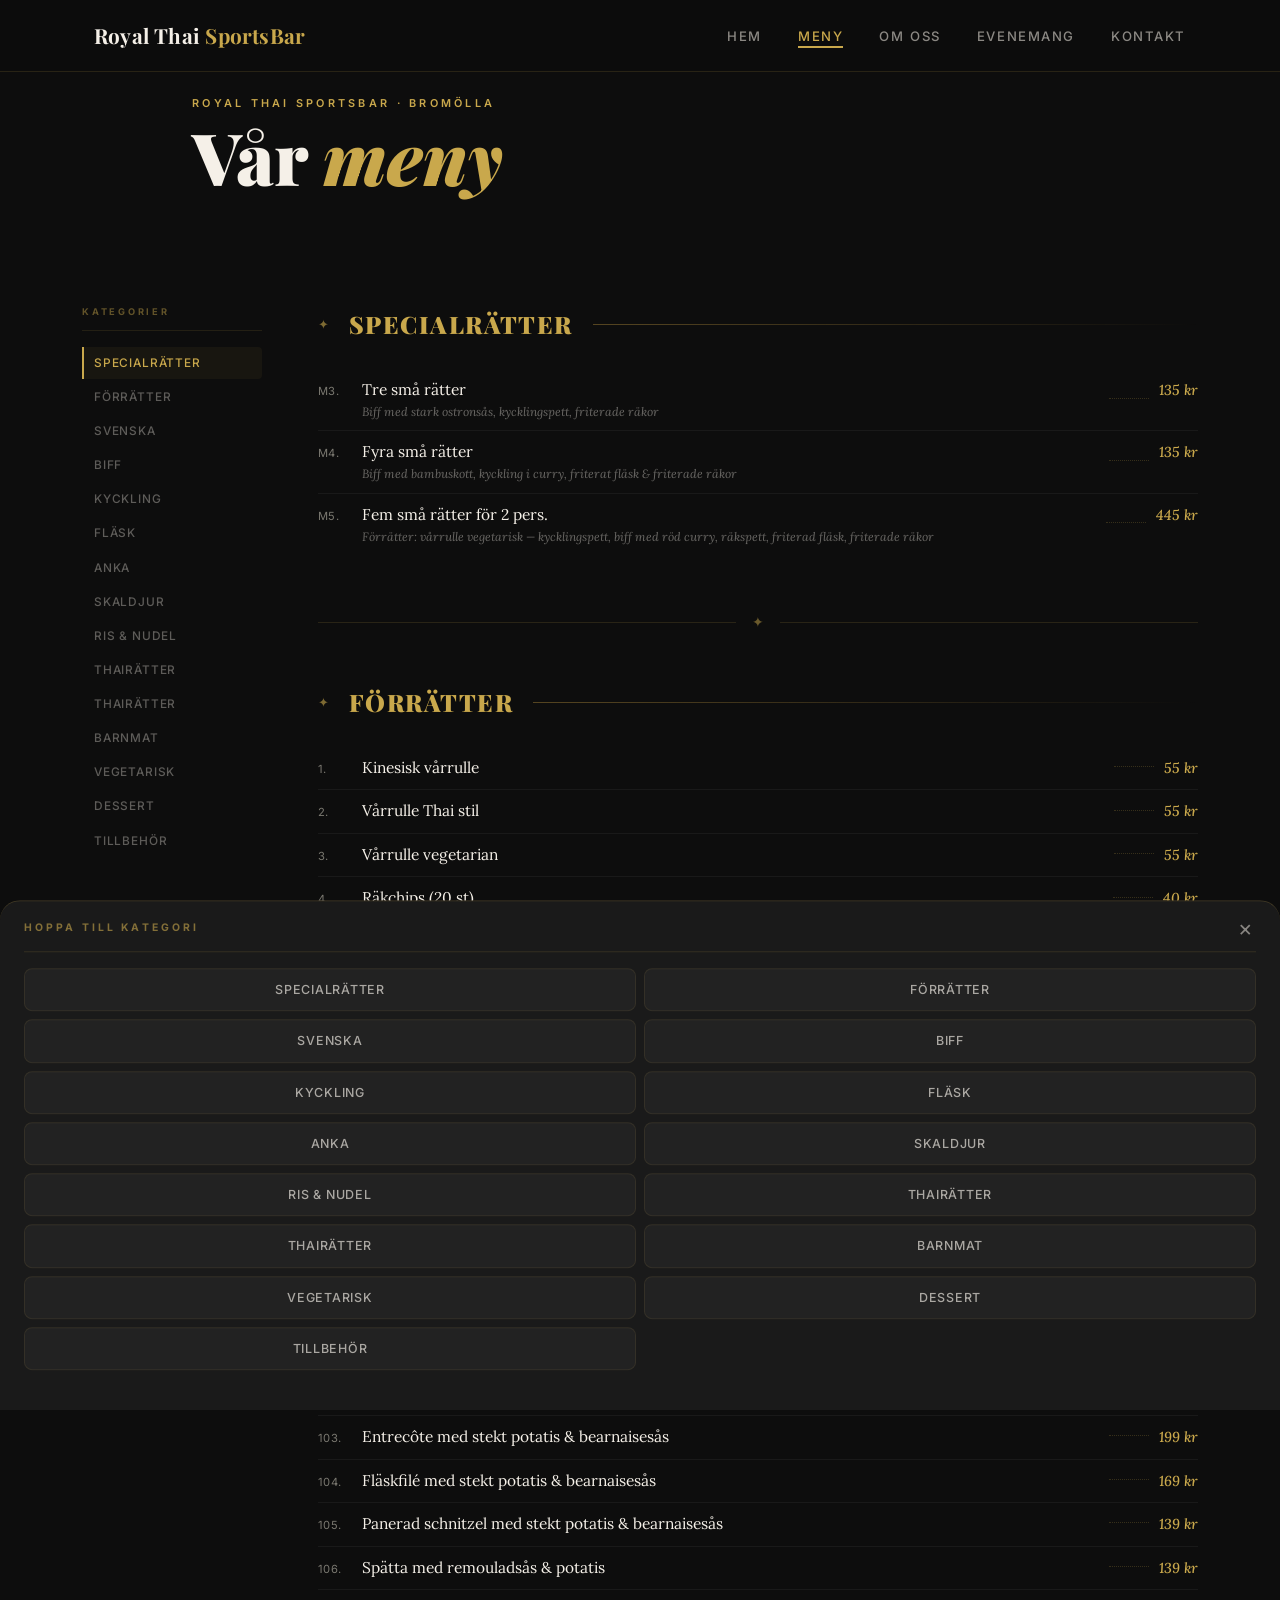
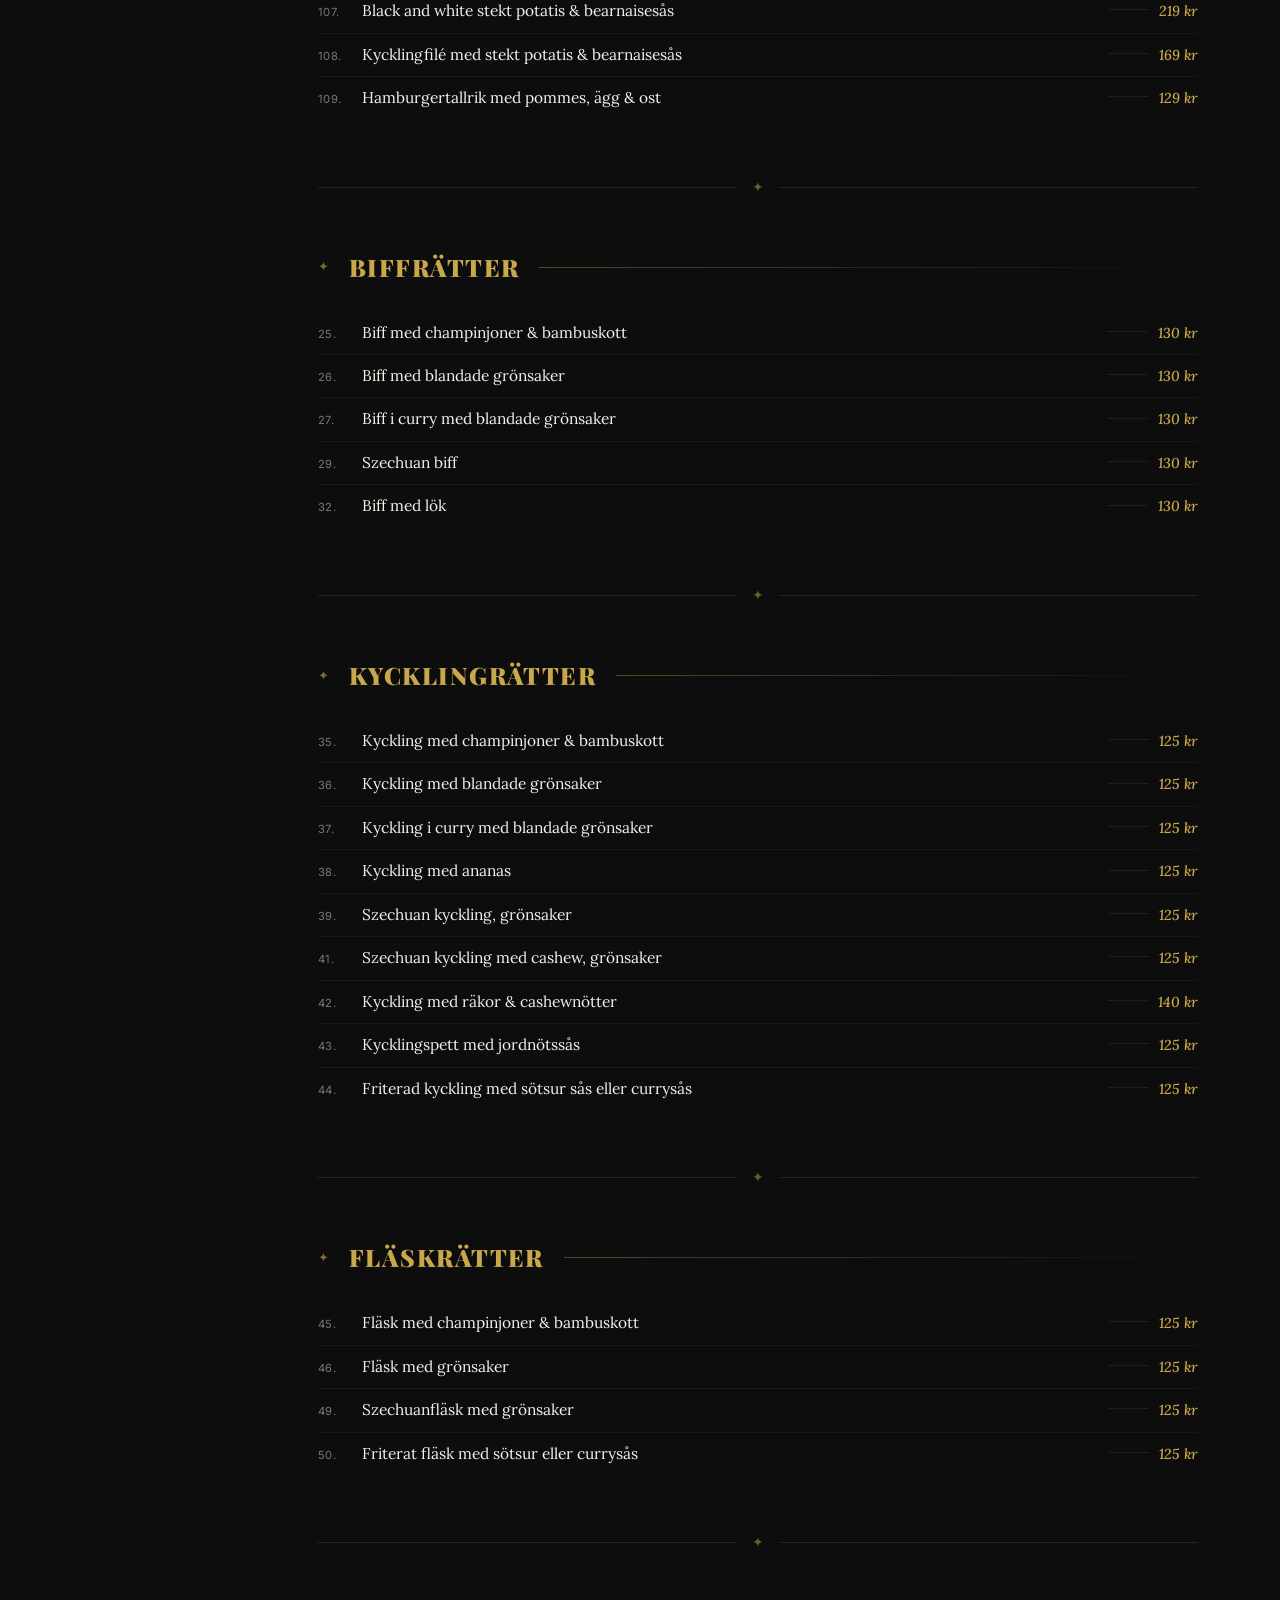
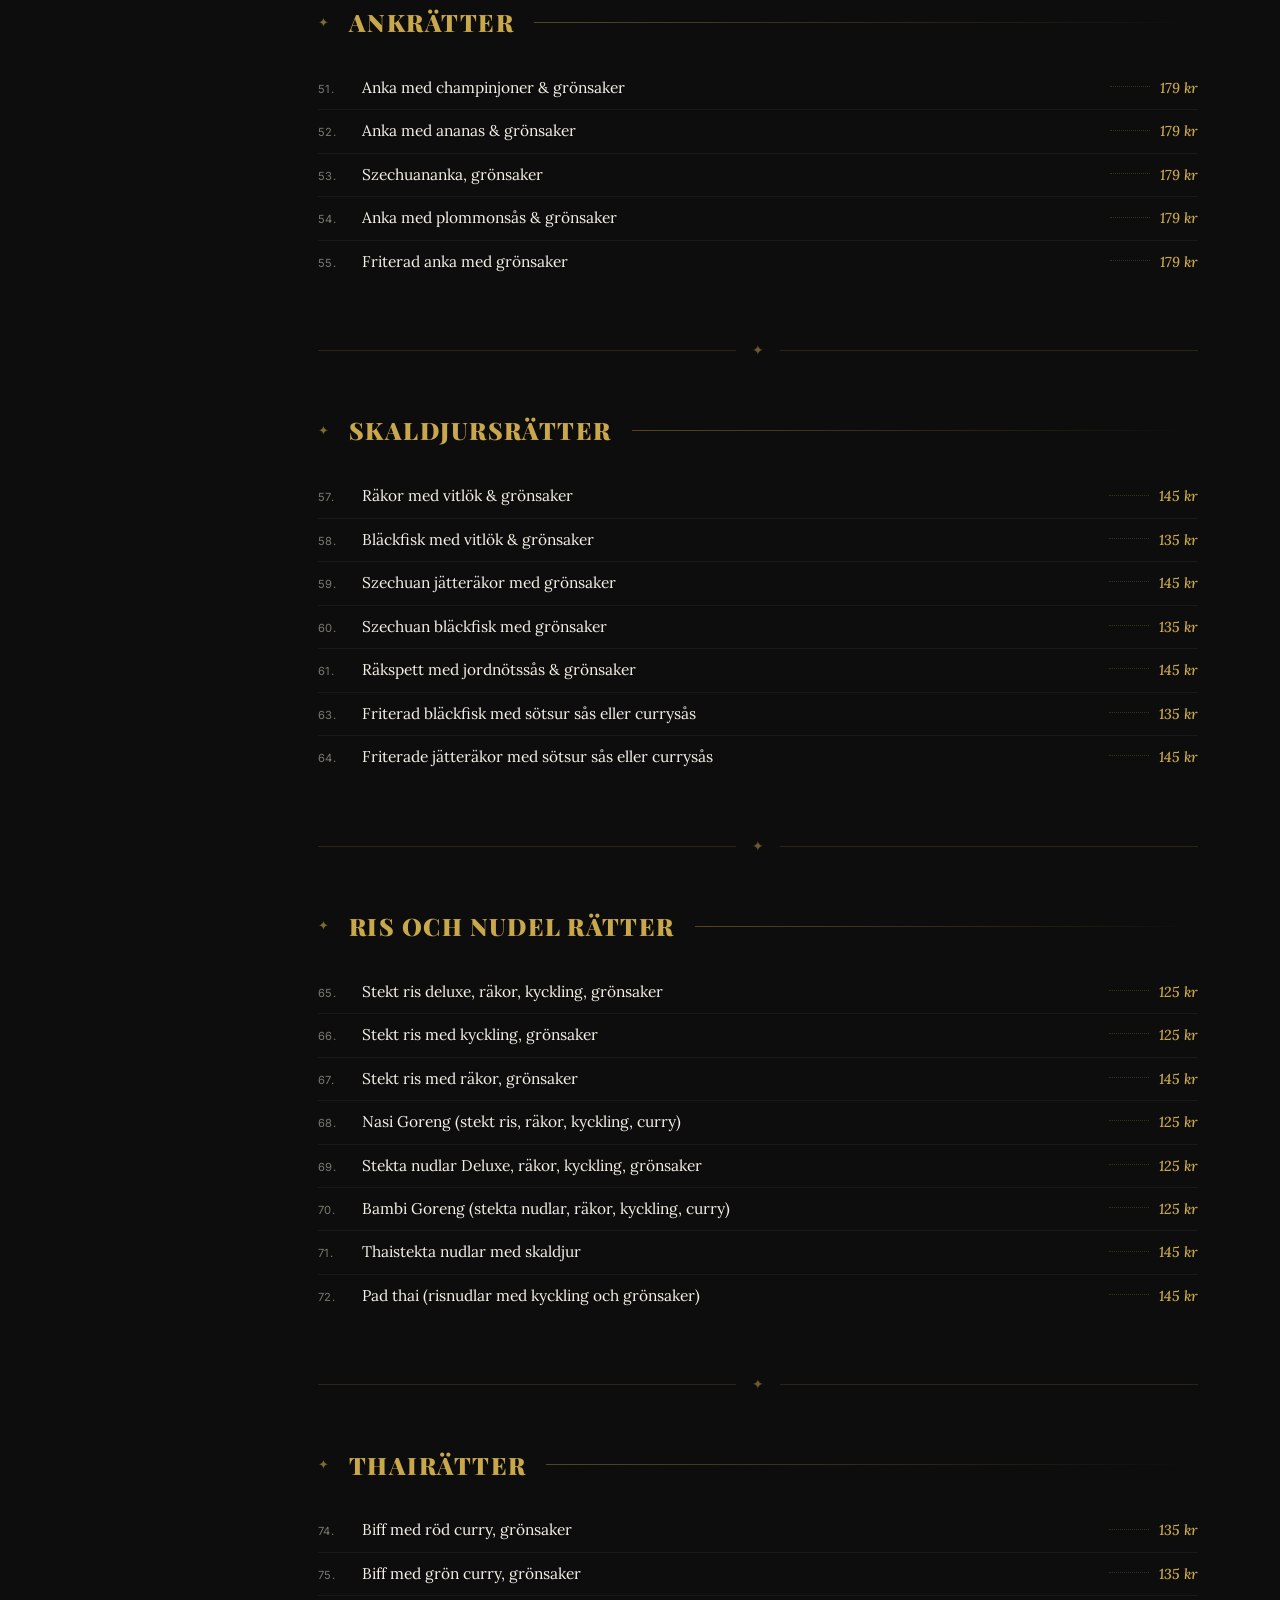
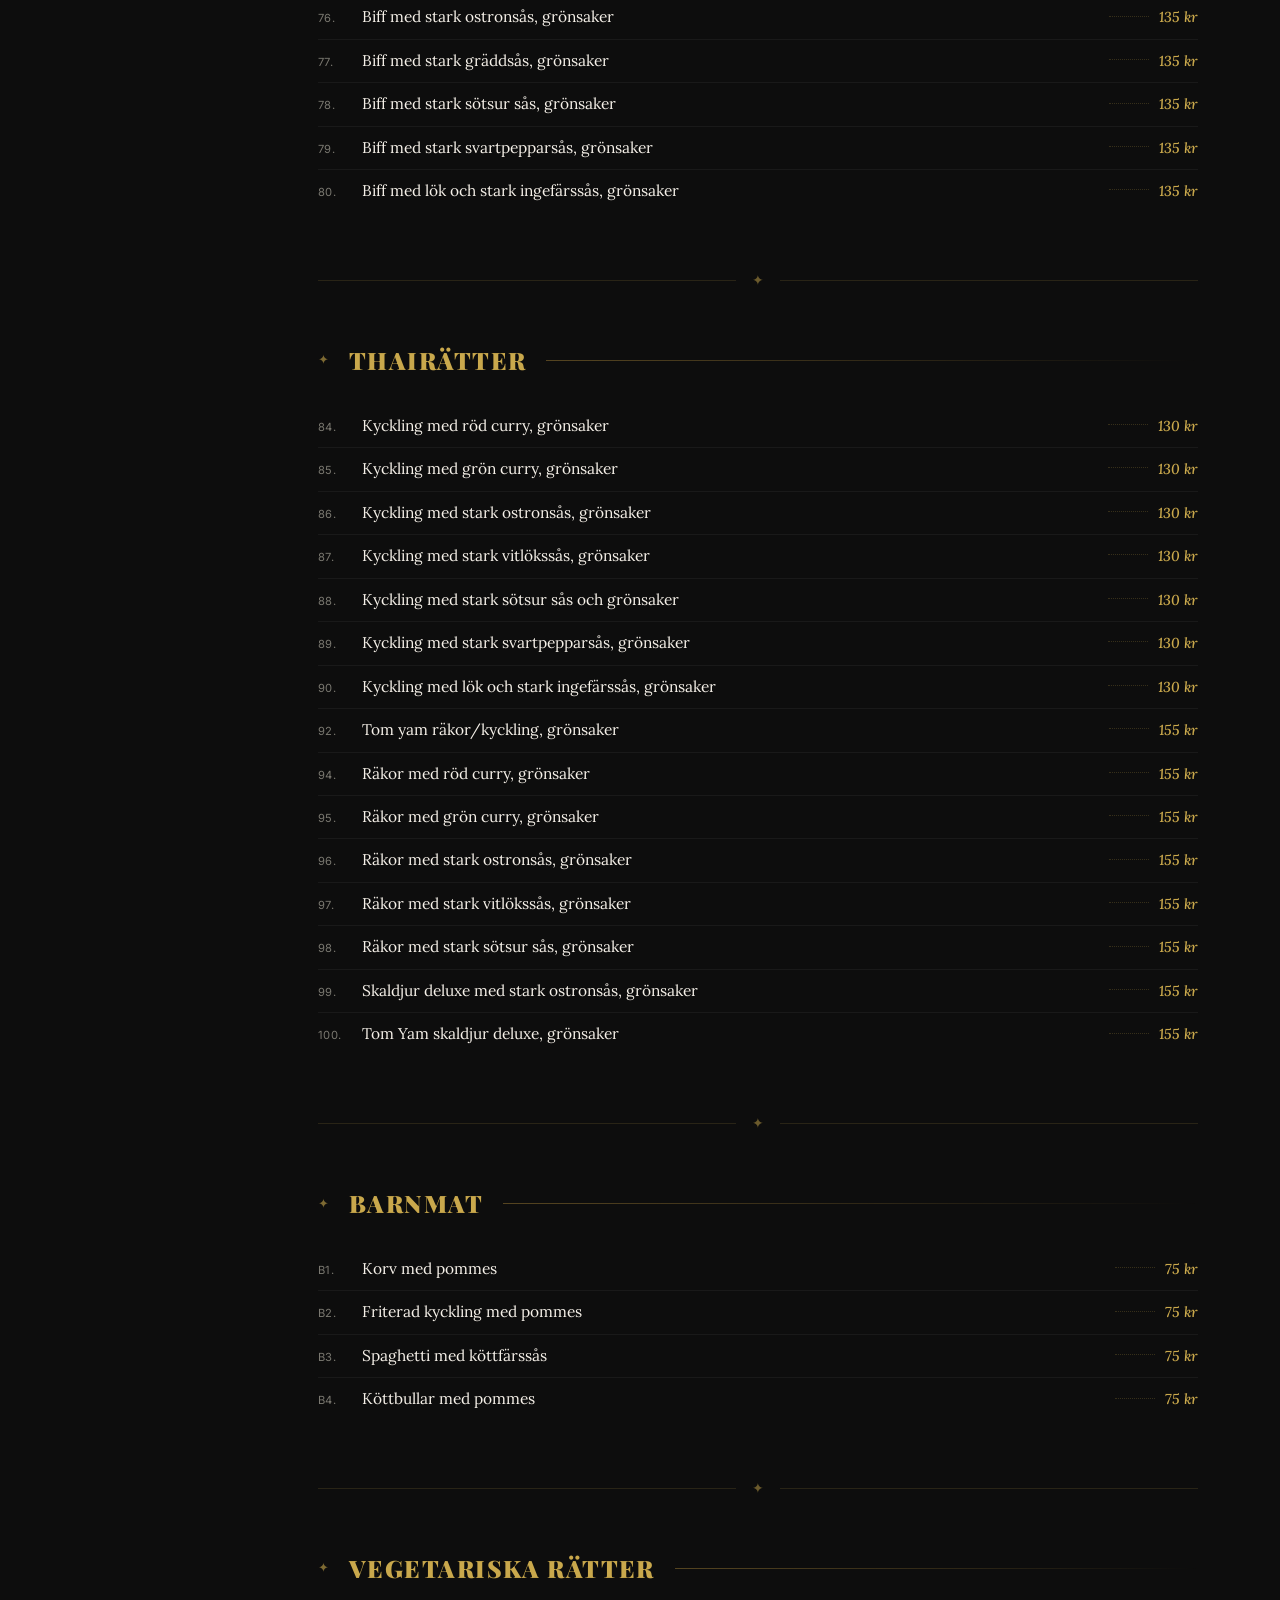
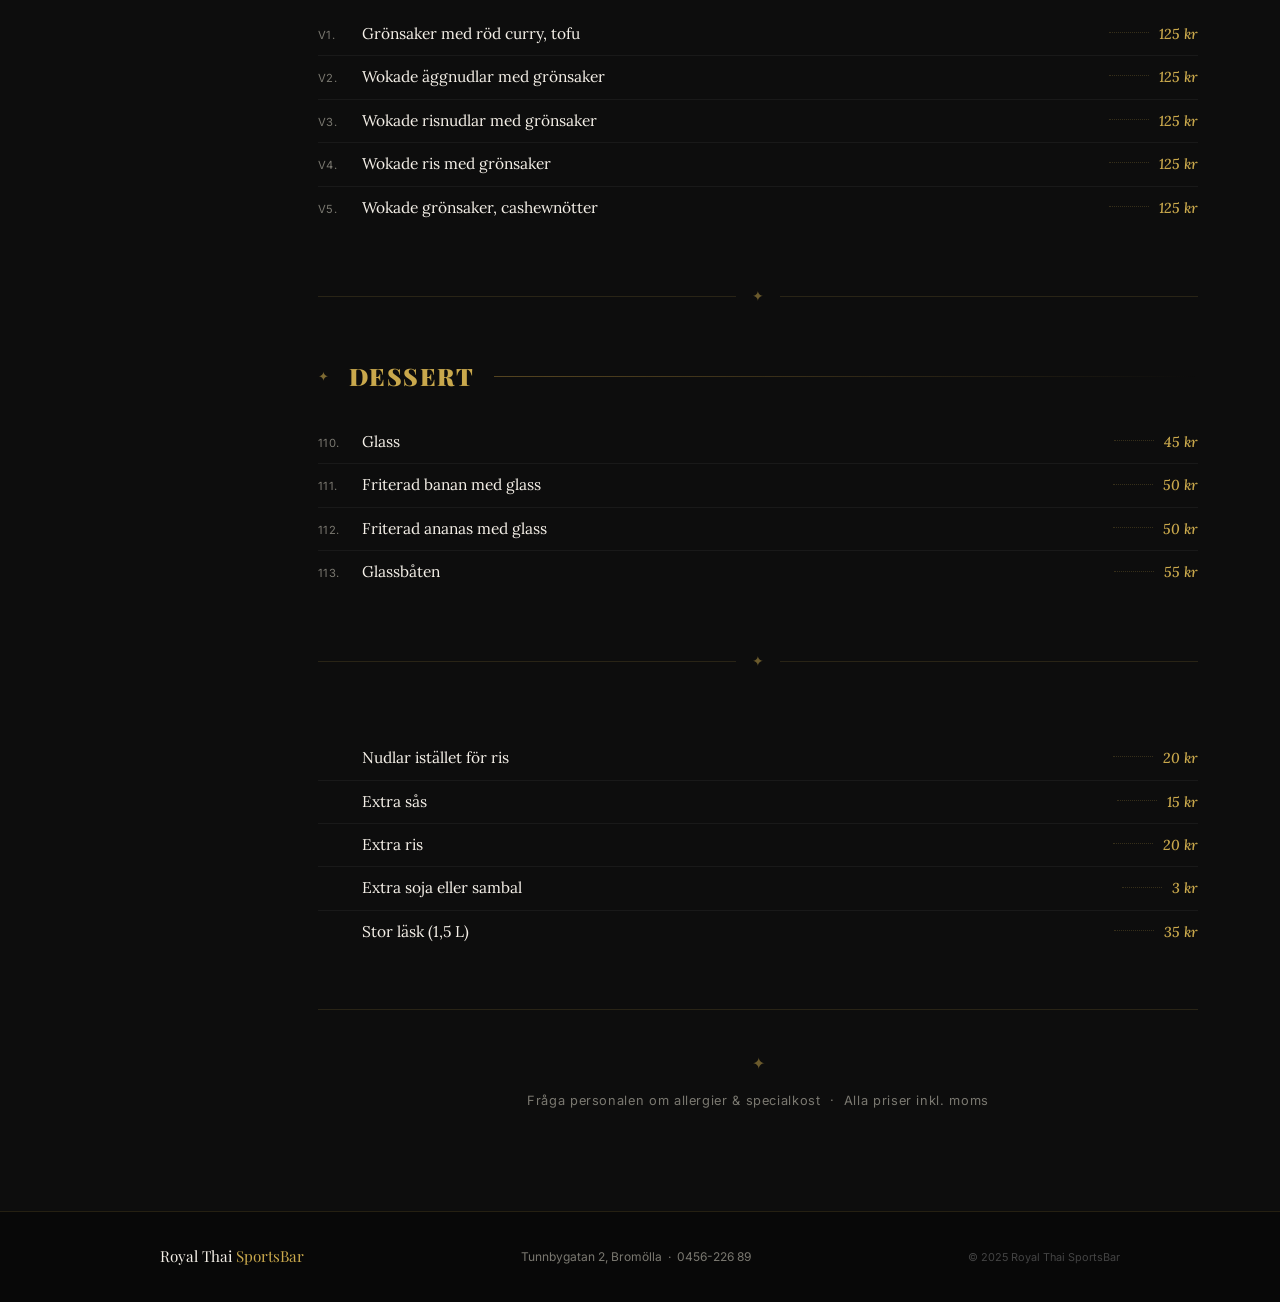
==== commit e2c3cf01: "Integrering av Google Sheets för menyhantering - Lägg till Google Sheets CSV-parser i meny.html - Sk" ====
--- a/meny.html
+++ b/meny.html
@@ -716,48 +716,149 @@
 
         <script src="app.js"></script>
         <script>
-                /* ── Ladda Meny Data (JSON) ───────────────────────── */
+                /* ══════════════════════════════════════════════════════
+                   MENY LOADER — Google Sheets med lokal JSON-fallback
+                   ══════════════════════════════════════════════════════
+                   INSTRUKTIONER:
+                   1. Klistra in ditt Google Sheet-ID nedan (mellan citattecknen)
+                   2. Sheetet måste vara publicerat: Arkiv → Dela → Publicera på webben → CSV
+                   3. Kolumner i sheetet: Kategori | Nr | Namn | Beskrivning | Pris
+                   Om Sheet-ID är tomt används den lokala meny-data.json som backup.
+                */
                 (function () {
                         const container = document.getElementById('menu-content');
                         if (!container) return;
 
-                        fetch('meny-data.json')
-                                .then(res => res.json())
-                                .then(data => {
+                        /* ── CONFIG — klistra in ditt Google Sheet-ID här ── */
+                        const GOOGLE_SHEET_ID = '';
+
+                        /* ── Kategori-namn → HTML-id mapping ────────────── */
+                        const ID_MAP = {
+                                'specialrätter': 'specialratter',
+                                'förrätter': 'forratter',
+                                'svenska rätter': 'svenska',
+                                'biffrätter': 'biff',
+                                'kycklingrätter': 'kyckling',
+                                'fläskrätter': 'flask',
+                                'ankrätter': 'ankratter',
+                                'skaldjursrätter': 'skaldjur',
+                                'ris och nudel rätter': 'risnudel',
+                                'thairätter (biff)': 'thai',
+                                'thairätter (kyckling & räkor)': 'thai-2',
+                                'barnmat': 'barn',
+                                'vegetariska rätter': 'vegetarisk',
+                                'dessert': 'dessert',
+                                'tillbehör': 'tillbehor'
+                        };
+
+                        /* ── Visa-namn (vad som visas i rubriken) ────────── */
+                        const DISPLAY_MAP = {
+                                'thairätter (biff)': 'Thairätter',
+                                'thairätter (kyckling & räkor)': 'Thairätter'
+                        };
+
+                        /* ── CSV-parser (hanterar citerade fält korrekt) ─── */
+                        function parseCSV(text) {
+                                const rows = []; let row = []; let f = ''; let q = false;
+                                for (let i = 0; i < text.length; i++) {
+                                        const c = text[i];
+                                        if (q) {
+                                                if (c === '"' && text[i + 1] === '"') { f += '"'; i++; }
+                                                else if (c === '"') q = false;
+                                                else f += c;
+                                        } else if (c === '"') { q = true; }
+                                        else if (c === ',') { row.push(f.trim()); f = ''; }
+                                        else if (c === '\n' || (c === '\r' && text[i + 1] === '\n')) {
+                                                row.push(f.trim()); f = '';
+                                                if (row.some(x => x)) rows.push(row);
+                                                row = [];
+                                                if (c === '\r') i++;
+                                        } else { f += c; }
+                                }
+                                if (f || row.length) { row.push(f.trim()); if (row.some(x => x)) rows.push(row); }
+                                return rows;
+                        }
+
+                        /* ── CSV → menydata (samma format som JSON-filen) ── */
+                        function csvToMenu(csv) {
+                                const rows = parseCSV(csv);
+                                if (rows.length < 2) throw new Error('Tom data');
+                                const h = rows[0].map(s => s.toLowerCase().trim());
+                                const ci = h.indexOf('kategori'), ni = h.indexOf('nr');
+                                const na = h.indexOf('namn'), di = h.indexOf('beskrivning'), pi = h.indexOf('pris');
+
+                                const kategorier = []; let cat = null; const seen = {};
+                                for (let i = 1; i < rows.length; i++) {
+                                        const r = rows[i];
+                                        if (!r[na] && !(r[pi] && r[pi] !== '0')) continue;
+                                        const rawCat = (r[ci] || (cat ? cat._raw : '')).trim();
+                                        const catKey = rawCat.toLowerCase();
+
+                                        if (!cat || cat._raw !== rawCat) {
+                                                const id = ID_MAP[catKey] || catKey.replace(/[åä]/g, 'a').replace(/ö/g, 'o').replace(/[^a-z0-9]+/g, '-').replace(/^-|-$/g, '');
+                                                const titel = DISPLAY_MAP[catKey] || rawCat;
+                                                cat = { id: id, titel: titel, ratter: [], _raw: rawCat };
+                                                kategorier.push(cat);
+                                        }
+                                        const item = { namn: r[na] || '', pris: parseInt(r[pi]) || 0 };
+                                        if (r[ni]) item.nr = r[ni];
+                                        if (di >= 0 && r[di]) item.desc = r[di];
+                                        cat.ratter.push(item);
+                                }
+                                kategorier.forEach(c => delete c._raw);
+                                return { kategorier };
+                        }
+
+                        /* ── Hämta menydata ──────────────────────────────── */
+                        function fetchMenu() {
+                                if (GOOGLE_SHEET_ID) {
+                                        const url = 'https://docs.google.com/spreadsheets/d/' + GOOGLE_SHEET_ID + '/pub?gid=0&single=true&output=csv';
+                                        return fetch(url)
+                                                .then(function (r) { if (!r.ok) throw new Error(); return r.text(); })
+                                                .then(function (csv) { return csvToMenu(csv); })
+                                                .catch(function () {
+                                                        console.warn('Google Sheets ej tillgängligt, använder lokal JSON.');
+                                                        return fetch('meny-data.json?v=' + Date.now()).then(function (r) { return r.json(); });
+                                                });
+                                }
+                                return fetch('meny-data.json?v=' + Date.now()).then(function (r) { return r.json(); });
+                        }
+
+                        /* ── Rendera menyn ────────────────────────────────── */
+                        fetchMenu()
+                                .then(function (data) {
                                         let html = '';
-                                        data.kategorier.forEach(cat => {
-                                                html += `<section class="m-cat" id="${cat.id}">`;
-                                                html += `<div class="m-cat-head" ${cat.id === 'tillbehor' ? 'style="margin-bottom:1rem;"' : ''}>`;
+                                        data.kategorier.forEach(function (cat) {
+                                                html += '<section class="m-cat" id="' + cat.id + '">';
+                                                html += '<div class="m-cat-head"' + (cat.id === 'tillbehor' ? ' style="margin-bottom:1rem;"' : '') + '>';
                                                 if (cat.titel && cat.id !== 'tillbehor') {
-                                                        html += `<span class="m-cat-ornament">✦</span><h2 class="m-cat-title">${cat.titel}</h2><span class="m-cat-rule"></span>`;
+                                                        html += '<span class="m-cat-ornament">✦</span><h2 class="m-cat-title">' + cat.titel + '</h2><span class="m-cat-rule"></span>';
                                                 }
-                                                html += `</div>`;
-
-                                                cat.ratter.forEach(item => {
-                                                        html += `<div class="m-row">`;
-                                                        html += `<span class="m-num">${item.nr ? item.nr : ''}</span>`;
-                                                        html += `<span class="m-name">${item.namn}`;
+                                                html += '</div>';
+
+                                                cat.ratter.forEach(function (item) {
+                                                        html += '<div class="m-row">';
+                                                        html += '<span class="m-num">' + (item.nr || '') + '</span>';
+                                                        html += '<span class="m-name">' + item.namn;
                                                         if (item.desc) {
-                                                                html += `<small style="display:block;font-size:0.78em;color:rgba(245,240,232,0.4);font-style:italic;margin-top:2px;">${item.desc}</small>`;
+                                                                html += '<small style="display:block;font-size:0.78em;color:rgba(245,240,232,0.4);font-style:italic;margin-top:2px;">' + item.desc + '</small>';
                                                         }
-                                                        html += `</span>`;
-                                                        html += `<span class="m-dots"></span>`;
-                                                        html += `<span class="m-price">${item.pris} kr</span>`;
-                                                        html += `</div>`;
+                                                        html += '</span>';
+                                                        html += '<span class="m-dots"></span>';
+                                                        html += '<span class="m-price">' + item.pris + ' kr</span>';
+                                                        html += '</div>';
                                                 });
-                                                html += `</section>`;
+                                                html += '</section>';
 
                                                 if (cat.id !== 'tillbehor') {
-                                                        html += `<div class="m-divider"><span class="m-divider-line"></span><span class="m-divider-sym">✦</span><span class="m-divider-line"></span></div>`;
+                                                        html += '<div class="m-divider"><span class="m-divider-line"></span><span class="m-divider-sym">✦</span><span class="m-divider-line"></span></div>';
                                                 }
                                         });
                                         container.innerHTML = html;
                                         container.removeAttribute('style');
-
-                                        // Initiera scroll-trackern eftersom länkarna fäster in i de nya sektionerna nu
                                         if (window.initScrollTracker) window.initScrollTracker();
                                 })
-                                .catch(err => {
+                                .catch(function (err) {
                                         container.innerHTML = '<p style="color:var(--gold); text-align:center;">Det gick inte att ladda menyn.</p>';
                                         console.error('Fel vid laddning av meny:', err);
                                 });
--- a/style.css
+++ b/style.css
@@ -247,12 +247,71 @@
     transition: var(--transition);
 }
 
-.hamburger.is-open span:nth-child(1) {
-    transform: translateY(7px) rotate(45deg);
-}
-
-.hamburger.is-open span:nth-child(2) {
-    opacity: 0;
+/* ── Split featured image (biljard + shuffleboard) ────────────── */
+.event-img-split {
+    flex: 1;
+    display: flex;
+    min-height: 320px;
+    position: relative;
+    overflow: hidden;
+}
+
+.event-img-half {
+    flex: 1;
+    background-size: cover;
+    background-position: center;
+    position: relative;
+    transition: flex 0.4s ease;
+}
+
+.event-img-half:hover {
+    flex: 1.2;
+}
+
+.event-img-split-divider {
+    width: 3px;
+    background: linear-gradient(to bottom, transparent, var(--color-gold), transparent);
+    opacity: 0.7;
+    flex-shrink: 0;
+    position: relative;
+    z-index: 2;
+}
+
+.event-img-half::after {
+    content: '';
+    position: absolute;
+    inset: 0;
+    background: linear-gradient(to top, rgba(0,0,0,0.55), transparent 60%);
+}
+
+.event-img-half--biljard {
+    background-image: url('images/biljard.jpg');
+    background-position: center 40%;
+}
+
+.event-img-half--shuffleboard {
+    background-image: url('https://static.wixstatic.com/media/e10f32_8682d359f7c54677a05fb19a47278e68~mv2.jpg/v1/fill/w_800,h_600,al_c,q_85,usm_0.66_1.00_0.01,enc_avif,quality_auto/e10f32_8682d359f7c54677a05fb19a47278e68~mv2.jpg');
+    background-position: center 30%;
+}
+
+/* Label overlays on each half */
+.event-img-half--biljard::before,
+.event-img-half--shuffleboard::before {
+    content: attr(data-label);
+    position: absolute;
+    bottom: 14px;
+    left: 50%;
+    transform: translateX(-50%);
+    font-size: 0.65rem;
+    letter-spacing: 0.18em;
+    text-transform: uppercase;
+    color: var(--color-gold);
+    background: rgba(0,0,0,0.55);
+    padding: 4px 12px;
+    border-radius: 20px;
+    border: 1px solid rgba(201,168,76,0.3);
+    white-space: nowrap;
+    z-index: 3;
 }
 
 .hamburger.is-open span:nth-child(3) {
@@ -607,7 +666,7 @@
 
 .om-img-grid {
     display: grid;
-    grid-template-columns: 1fr 1fr;
+    grid-template-columns: repeat(2, 1fr);
     gap: 12px;
 }
 
@@ -620,8 +679,14 @@
     width: 100%;
     height: 100%;
     object-fit: cover;
+    object-position: center;
     display: block;
     transition: transform 0.5s ease;
+}
+
+/* Gemenskap/celebration photo — portrait shot, focus on people's upper bodies */
+.om-img-small img[src*="e10f32_869220ff"] {
+    object-position: center 25%;
 }
 
 .om-img-main:hover img,
@@ -640,6 +705,162 @@
 }
 
 /* ═══════════════════════════════════════════════════════════════
+   HERO DELIVERY NOTE
+═══════════════════════════════════════════════════════════════ */
+.hero-delivery-note {
+    margin-top: 12px;
+    font-size: 0.95rem;
+    font-weight: 500;
+    color: var(--color-gold);
+    letter-spacing: 0.04em;
+}
+
+/* ═══════════════════════════════════════════════════════════════
+   ERBJUDANDEN (Lunch & Afterwork)
+═══════════════════════════════════════════════════════════════ */
+.erbjudanden-section {
+    background: var(--color-bg);
+    border-bottom: 1px solid var(--color-border);
+}
+
+.erbjudanden-grid {
+    display: grid;
+    grid-template-columns: 1fr 1fr;
+    gap: 32px;
+    max-width: 900px;
+    margin: 0 auto;
+}
+
+.erbjudande-card {
+    background: var(--color-surface);
+    border: 1px solid var(--color-border);
+    border-radius: var(--radius-lg);
+    padding: 40px 32px;
+    text-align: center;
+    transition: transform var(--transition), box-shadow var(--transition), border-color var(--transition);
+}
+
+.erbjudande-card:hover {
+    transform: translateY(-4px);
+    box-shadow: var(--shadow);
+    border-color: rgba(201, 168, 76, 0.35);
+}
+
+.erbjudande-icon {
+    font-size: 2.5rem;
+    margin-bottom: 16px;
+}
+
+.erbjudande-title {
+    font-family: var(--font-heading);
+    font-size: 1.4rem;
+    font-weight: 700;
+    color: var(--color-gold);
+    margin-bottom: 12px;
+}
+
+.erbjudande-price {
+    font-family: var(--font-heading);
+    font-size: 2.8rem;
+    font-weight: 900;
+    color: var(--color-text);
+    margin-bottom: 16px;
+    line-height: 1;
+}
+
+.erbjudande-price span {
+    font-size: 1.2rem;
+    color: var(--color-gold);
+    font-weight: 600;
+}
+
+.erbjudande-time-label {
+    display: inline-block;
+    font-size: 0.85rem;
+    font-weight: 600;
+    letter-spacing: 0.06em;
+    color: var(--color-text);
+    background: rgba(201, 168, 76, 0.12);
+    border: 1px solid var(--color-border);
+    padding: 6px 16px;
+    border-radius: 20px;
+    margin-bottom: 24px;
+}
+
+.erbjudande-desc {
+    font-size: 0.9rem;
+    color: var(--color-muted);
+    line-height: 1.6;
+    margin-top: 12px;
+}
+
+.erbjudande-list {
+    list-style: none;
+    text-align: left;
+    margin: 16px 0 8px;
+}
+
+.erbjudande-list li {
+    font-size: 0.88rem;
+    color: var(--color-muted);
+    padding: 6px 0;
+    border-bottom: 1px solid rgba(255, 255, 255, 0.04);
+    position: relative;
+    padding-left: 16px;
+}
+
+.erbjudande-list li::before {
+    content: '·';
+    position: absolute;
+    left: 0;
+    color: var(--color-gold);
+    font-weight: 700;
+}
+
+.erbjudande-note {
+    font-size: 0.78rem;
+    color: rgba(245, 240, 232, 0.35);
+    font-style: italic;
+    margin-top: 12px;
+}
+
+.erbjudande-offers {
+    list-style: none;
+    margin: 16px 0;
+}
+
+.erbjudande-offers li {
+    display: flex;
+    justify-content: space-between;
+    align-items: center;
+    padding: 14px 0;
+    border-bottom: 1px solid rgba(255, 255, 255, 0.06);
+}
+
+.erbjudande-offers li:last-child {
+    border-bottom: none;
+}
+
+.offer-label {
+    font-size: 0.95rem;
+    color: var(--color-text);
+}
+
+.offer-price {
+    font-family: var(--font-heading);
+    font-size: 1.3rem;
+    font-weight: 700;
+    color: var(--color-gold);
+    white-space: nowrap;
+}
+
+@media (max-width: 640px) {
+    .erbjudanden-grid {
+        grid-template-columns: 1fr;
+    }
+}
+
+/* ═══════════════════════════════════════════════════════════════
    EVENEMANG
 ═══════════════════════════════════════════════════════════════ */
 .evenemang-section {
@@ -648,7 +869,45 @@
 
 .events-grid {
     display: grid;
-    grid-template-columns: repeat(3, 1fr);
+    grid-template-columns: 1fr;
+    gap: 24px;
+}
+
+/* Featured biljard card — full width on top */
+.event-card--featured {
+    display: flex;
+    flex-direction: row;
+    min-height: 320px;
+}
+
+.event-card--featured .event-img {
+    flex: 1;
+    height: auto;
+    min-height: 320px;
+}
+
+.event-card--featured .event-body {
+    display: flex;
+    flex-direction: column;
+    justify-content: center;
+    flex: 0 0 320px;
+    padding: 36px;
+}
+
+.event-card--featured .event-title {
+    font-size: 1.7rem;
+    margin-bottom: 16px;
+}
+
+.event-card--featured .event-desc {
+    font-size: 1rem;
+    margin-bottom: 24px;
+}
+
+/* Row of two cards below */
+.events-row {
+    display: grid;
+    grid-template-columns: 1fr 1fr;
     gap: 24px;
 }
 
@@ -682,18 +941,22 @@
 
 /* Real event photos from the Royal Thai SportsBar */
 .event-img--biljard {
-    background-image: url('https://static.wixstatic.com/media/e10f32_8682d359f7c54677a05fb19a47278e68~mv2.jpg/v1/fill/w_800,h_600,al_c,q_85,usm_0.66_1.00_0.01,enc_avif,quality_auto/e10f32_8682d359f7c54677a05fb19a47278e68~mv2.jpg');
+    background-image: url('images/biljard.jpg');
     background-color: #1a1210;
+    background-position: center 35%;
 }
 
 .event-img--blackjack {
-    background-image: url('https://static.wixstatic.com/media/e10f32_869220ff788c49d5a21ddf912c2be2cf~mv2.jpg/v1/fill/w_800,h_600,al_c,q_85,usm_0.66_1.00_0.01,enc_avif,quality_auto/e10f32_869220ff788c49d5a21ddf912c2be2cf~mv2.jpg');
-    background-color: #0d1a10;
+    background-image: url('images/blackjack.jpg');
+    background-color: #0d1010;
+    background-position: center 65%;
+    background-size: 120%;
 }
 
 .event-img--karaoke {
     background-image: url('https://static.wixstatic.com/media/e10f32_fa8fbf1a85e5420cb51e9599e3eabc5cf000.jpg/v1/fill/w_800,h_600,al_c,q_85,usm_0.66_1.00_0.01,enc_avif,quality_auto/e10f32_fa8fbf1a85e5420cb51e9599e3eabc5cf000.jpg');
     background-color: #1a0d1a;
+    background-position: center 30%;
 }
 
 .event-body {
@@ -881,7 +1144,16 @@
 
 /* Tablet */
 @media (max-width: 900px) {
-    .events-grid {
+    .event-card--featured {
+        flex-direction: column;
+    }
+
+    .event-card--featured .event-body {
+        flex: none;
+        padding: 24px;
+    }
+
+    .events-row {
         grid-template-columns: 1fr 1fr;
     }
 
@@ -965,13 +1237,13 @@
     }
 
     /* Events */
-    .events-grid {
+    .events-row {
         grid-template-columns: 1fr;
     }
 
     /* Om Oss */
     .om-img-grid {
-        grid-template-columns: 1fr 1fr;
+        grid-template-columns: 1fr;
     }
 
     /* Accordion */
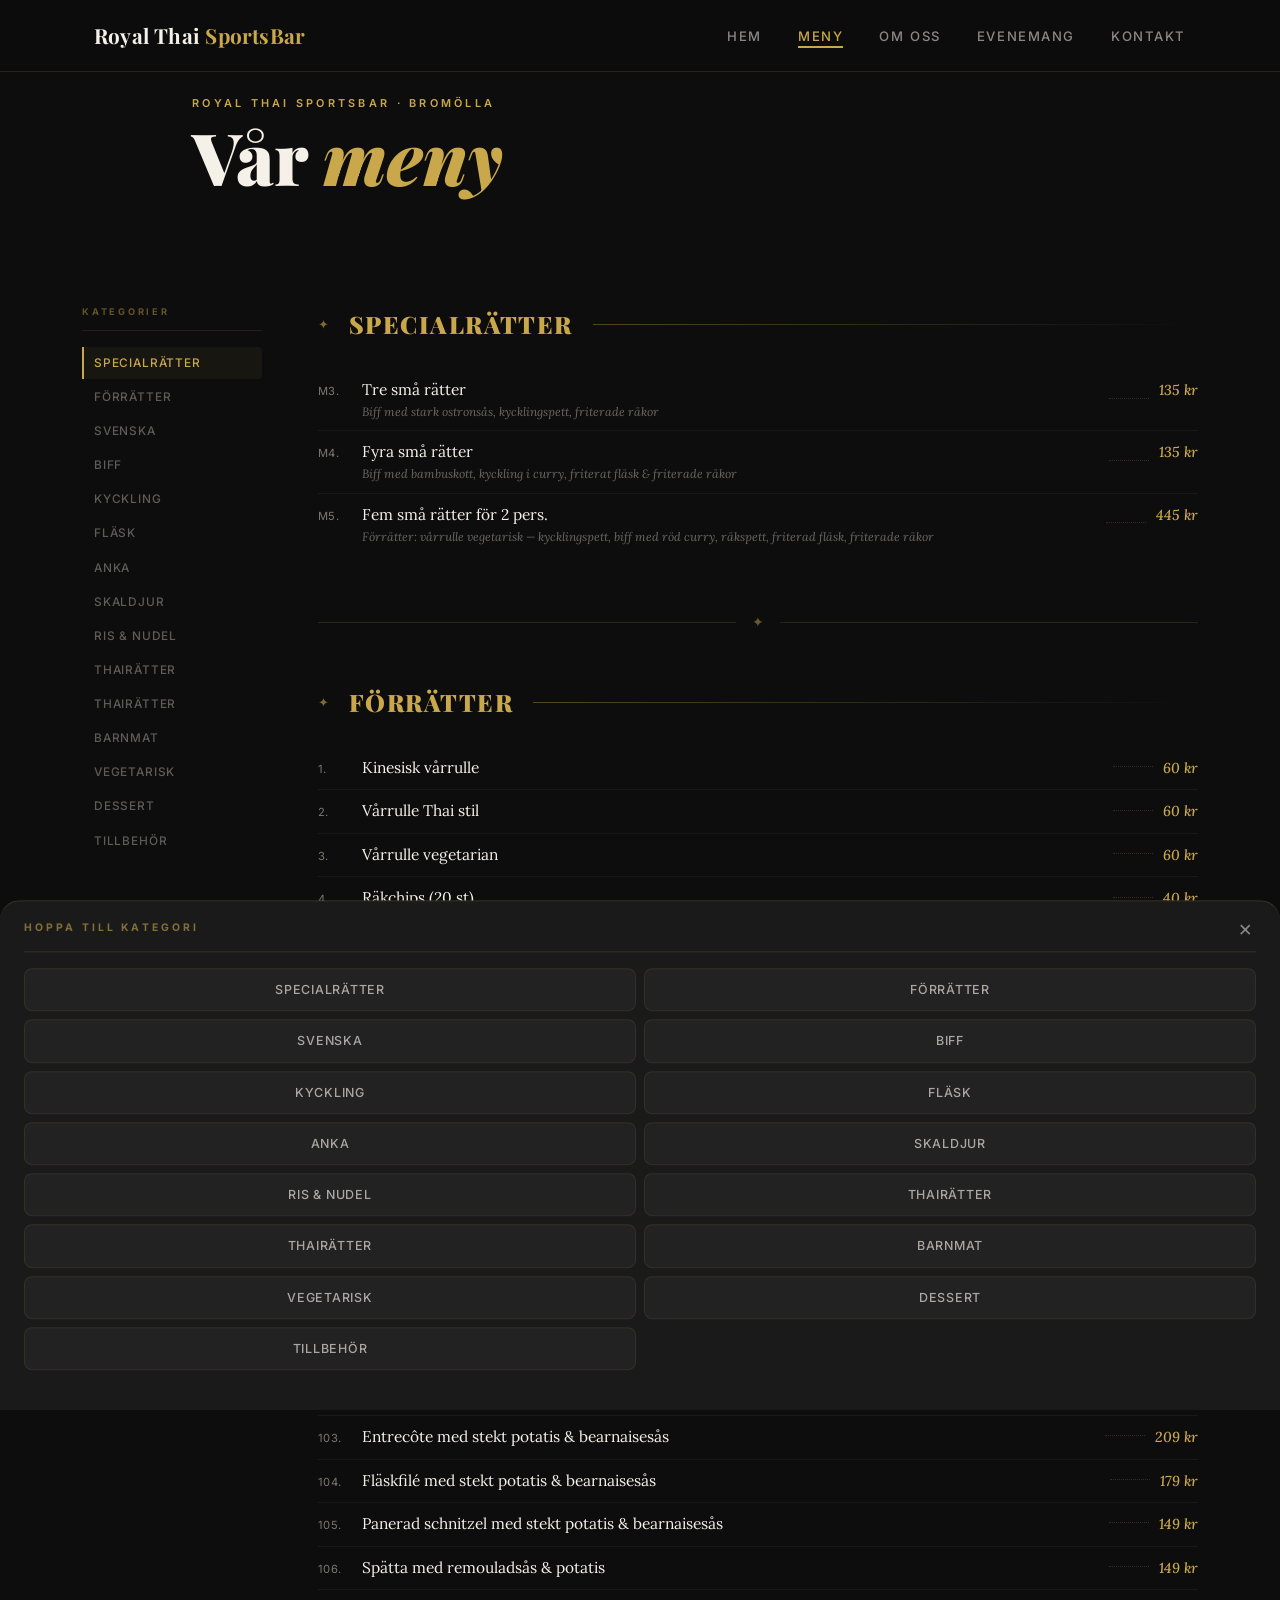
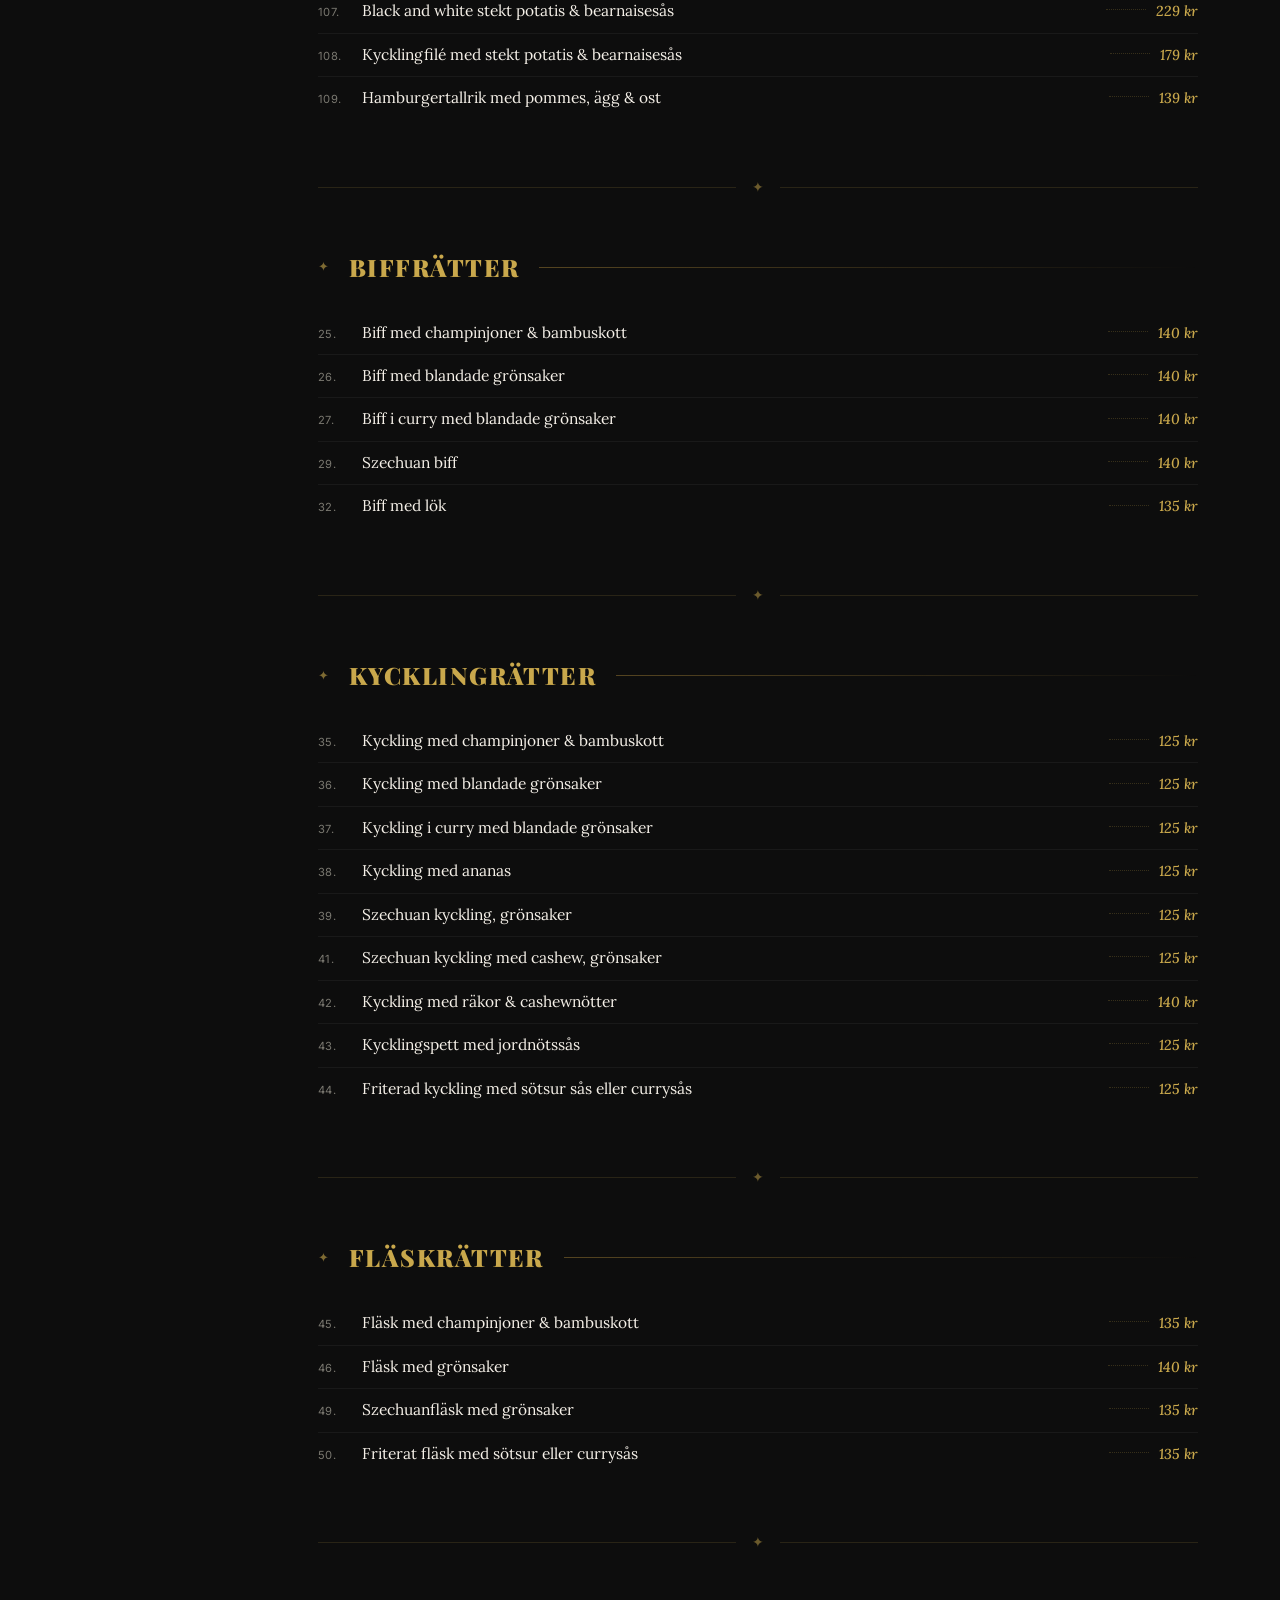
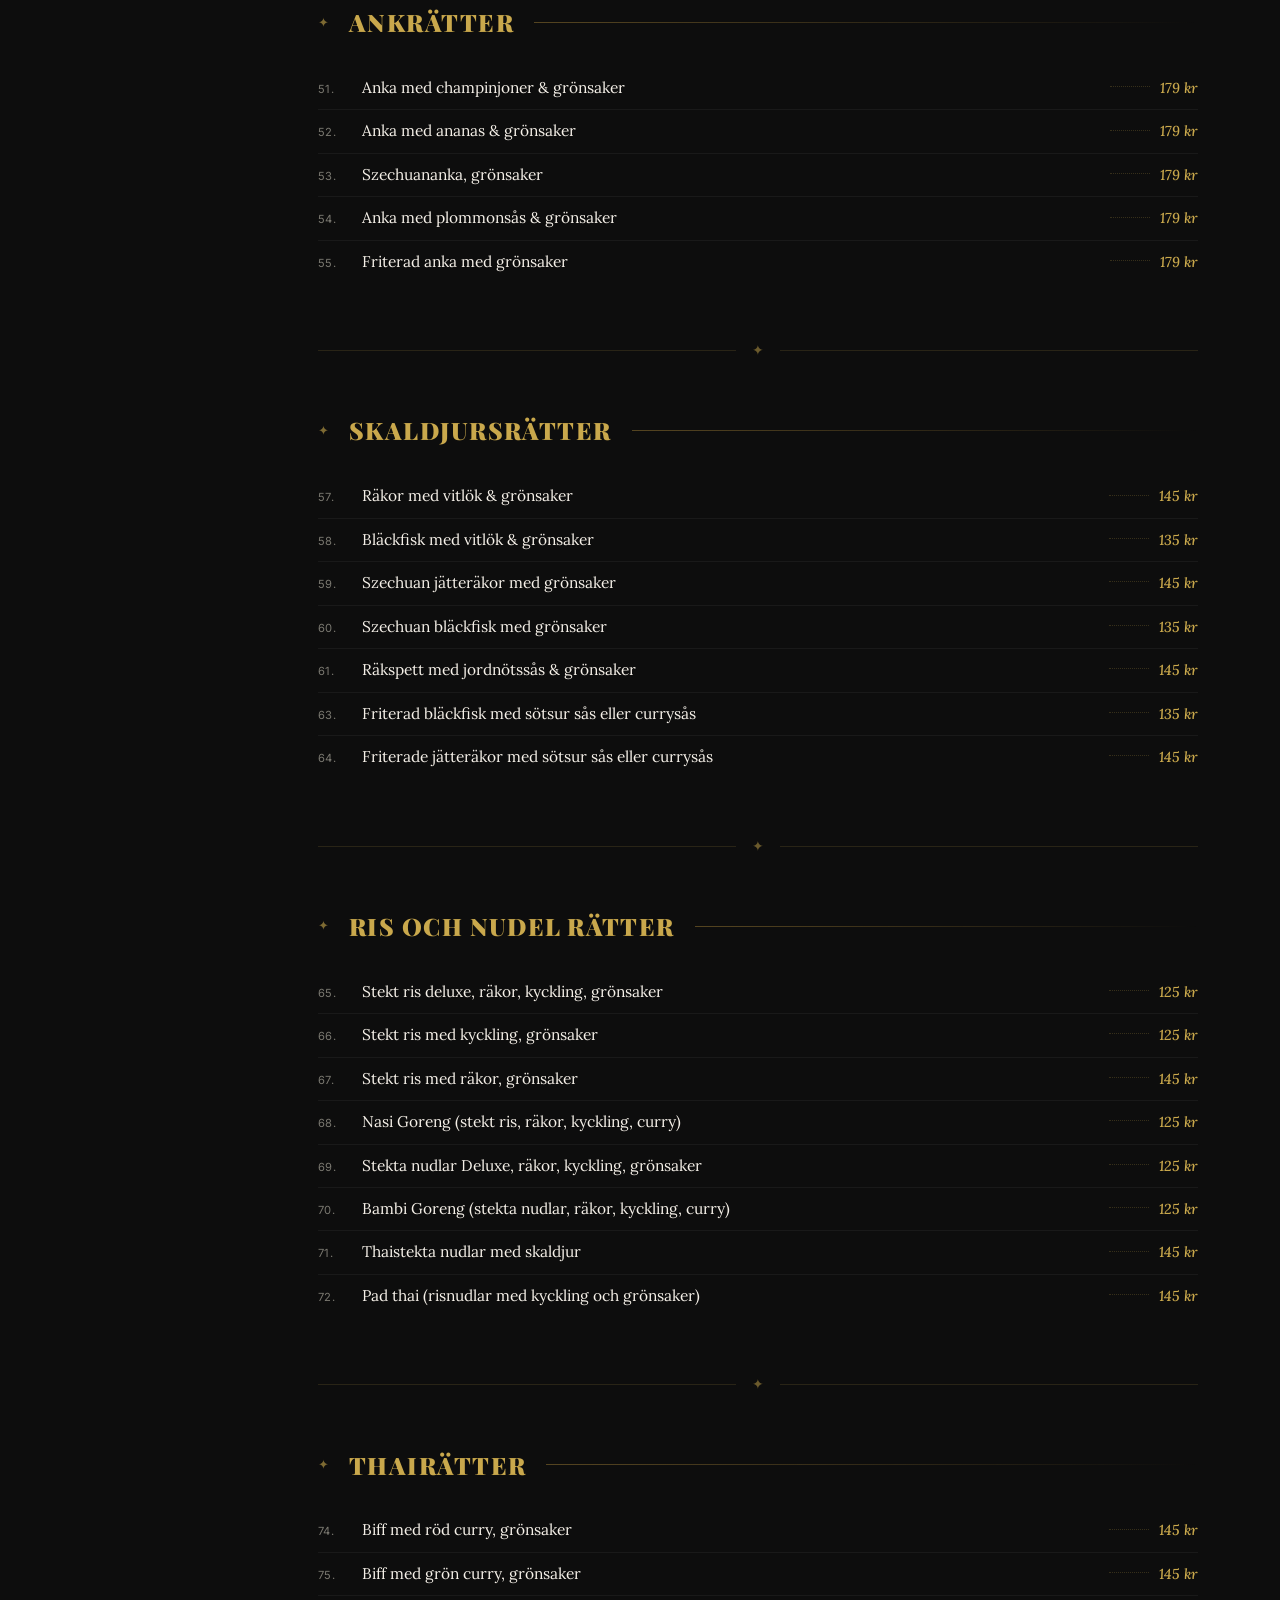
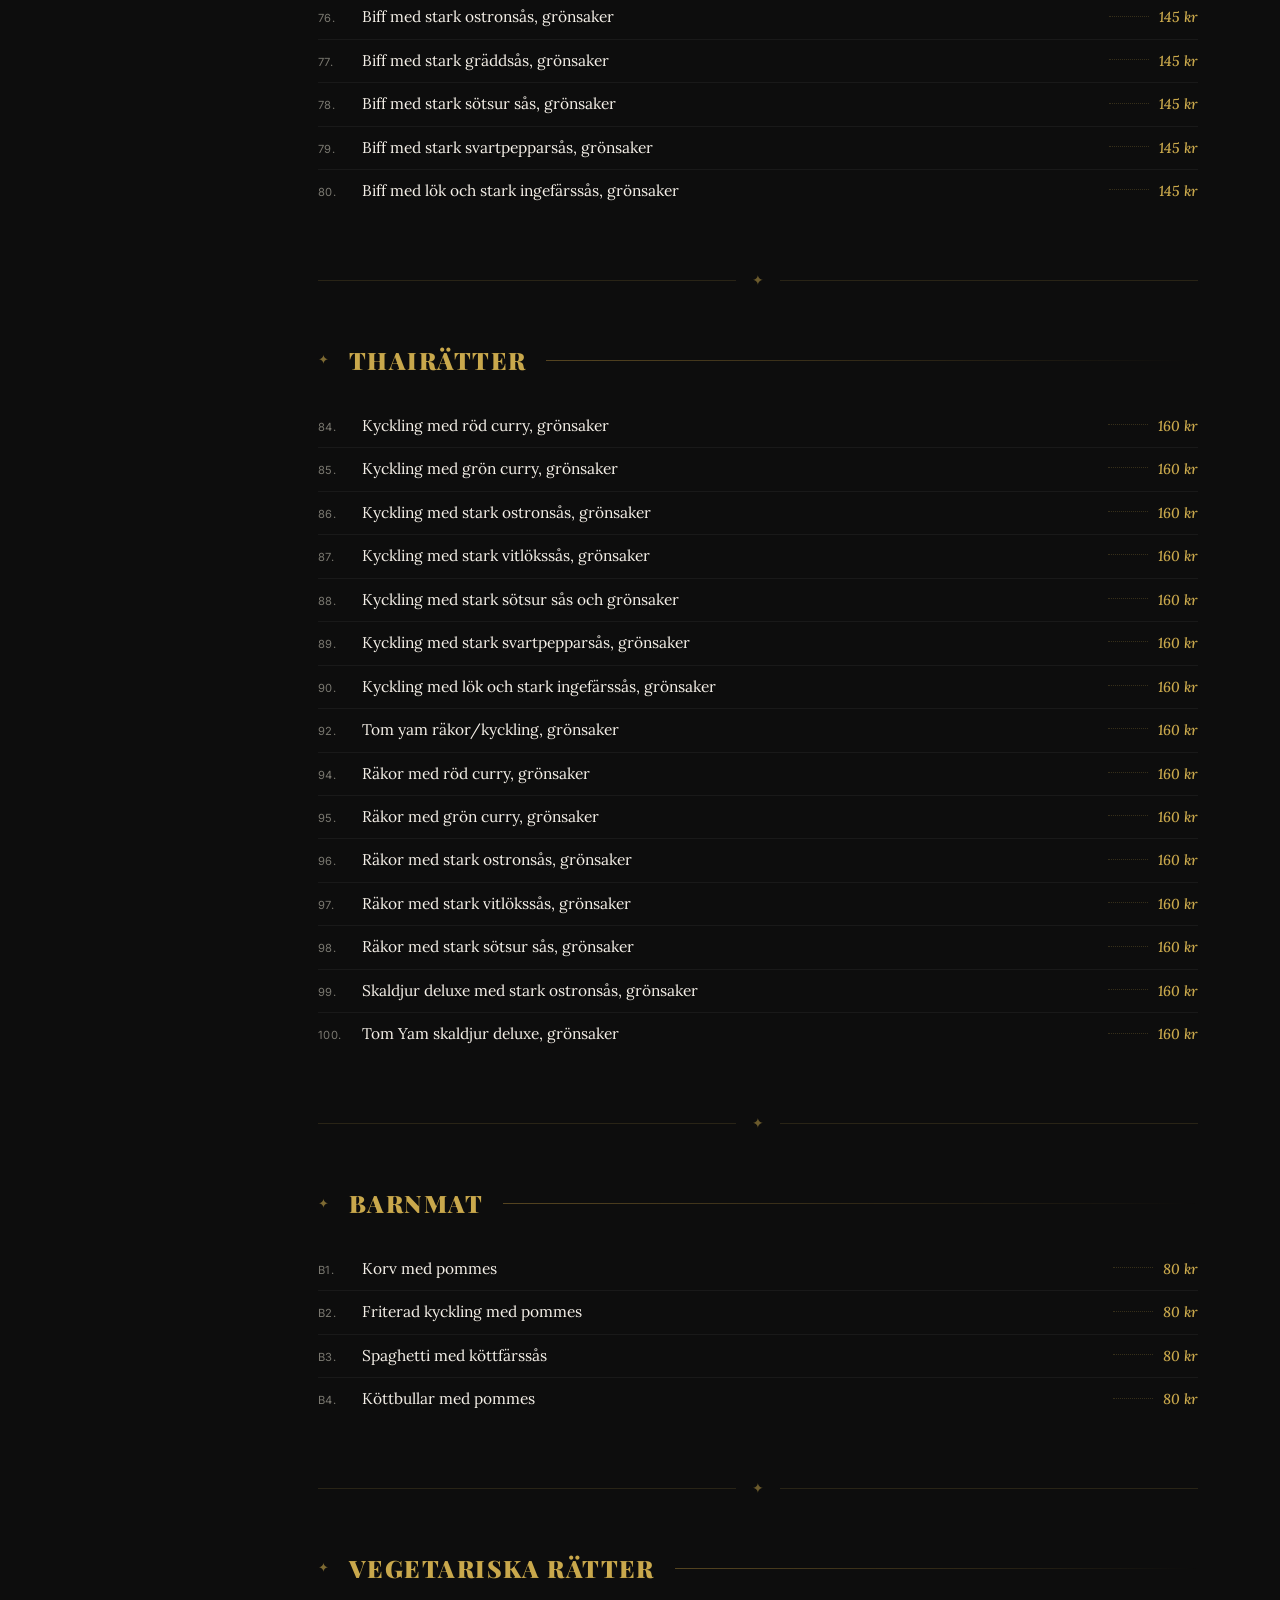
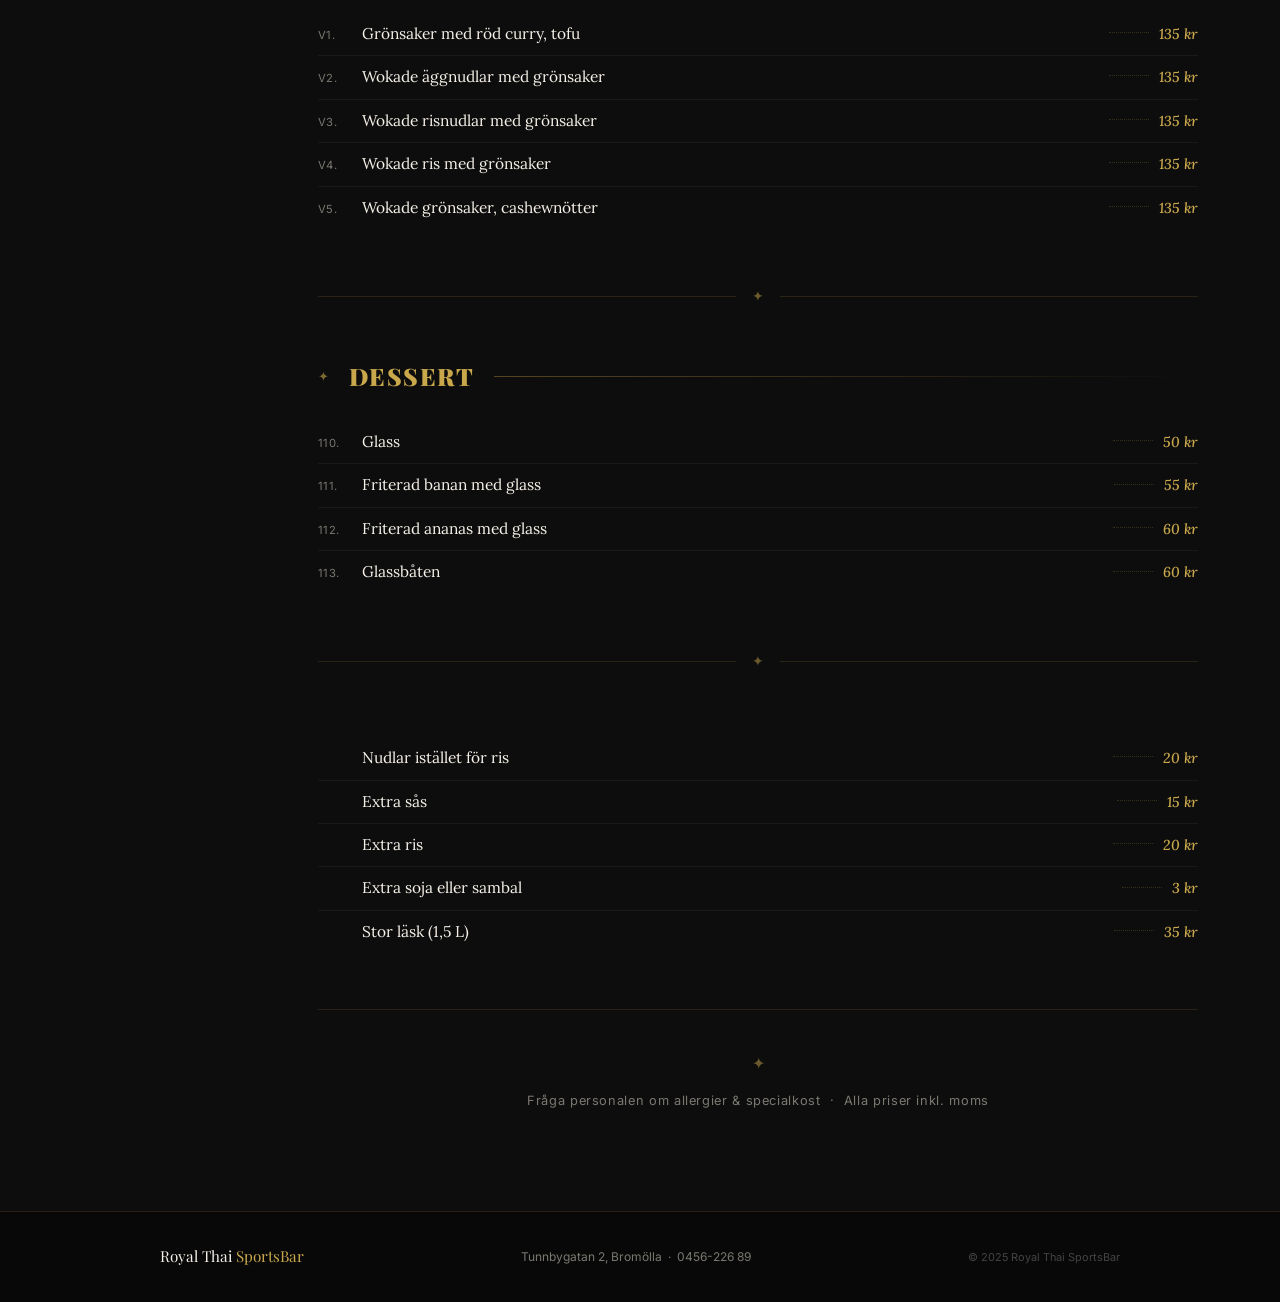
==== commit f3c66da4: "Koppla Google Sheets till menyn och ta bort Foodora-knappen - Lägger till Google Sheet ID i meny.htm" ====
--- a/meny.html
+++ b/meny.html
@@ -730,7 +730,7 @@
                         if (!container) return;
 
                         /* ── CONFIG — klistra in ditt Google Sheet-ID här ── */
-                        const GOOGLE_SHEET_ID = '';
+                        const GOOGLE_SHEET_ID = '13lU2BBixBs_xwoAzYBXeDStkLe_-LaLPLdsL7fLIT48';
 
                         /* ── Kategori-namn → HTML-id mapping ────────────── */
                         const ID_MAP = {
--- a/style.css
+++ b/style.css
@@ -409,25 +409,6 @@
     margin-bottom: 36px;
 }
 
-.foodora-badge {
-    display: inline-flex;
-    align-items: center;
-    gap: 8px;
-    padding: 10px 20px;
-    border-radius: 40px;
-    background: rgba(255, 255, 255, 0.08);
-    border: 1px solid rgba(255, 255, 255, 0.15);
-    backdrop-filter: blur(8px);
-    font-size: 0.9rem;
-    color: var(--color-text);
-    transition: var(--transition);
-}
-
-.foodora-badge:hover {
-    background: rgba(255, 255, 255, 0.14);
-    border-color: var(--color-gold-dim);
-}
-
 .hero-scroll-hint {
     position: absolute;
     bottom: 32px;
@@ -595,27 +576,6 @@
     margin-inline: auto;
 }
 
-.meny-foodora {
-    display: flex;
-    flex-direction: column;
-    align-items: center;
-    gap: 16px;
-    margin-top: 56px;
-    padding: 40px 24px;
-    background: var(--color-surface);
-    border: 1px solid var(--color-border);
-    border-radius: var(--radius-lg);
-    max-width: 480px;
-    margin-inline: auto;
-}
-
-.meny-foodora p {
-    font-family: var(--font-heading);
-    font-size: 1.3rem;
-    font-weight: 600;
-    color: var(--color-text);
-}
-
 /* ═══════════════════════════════════════════════════════════════
    OM OSS
 ═══════════════════════════════════════════════════════════════ */
@@ -704,16 +664,6 @@
     border-radius: 4px;
 }
 
-/* ═══════════════════════════════════════════════════════════════
-   HERO DELIVERY NOTE
-═══════════════════════════════════════════════════════════════ */
-.hero-delivery-note {
-    margin-top: 12px;
-    font-size: 0.95rem;
-    font-weight: 500;
-    color: var(--color-gold);
-    letter-spacing: 0.04em;
-}
 
 /* ═══════════════════════════════════════════════════════════════
    ERBJUDANDEN (Lunch & Afterwork)
